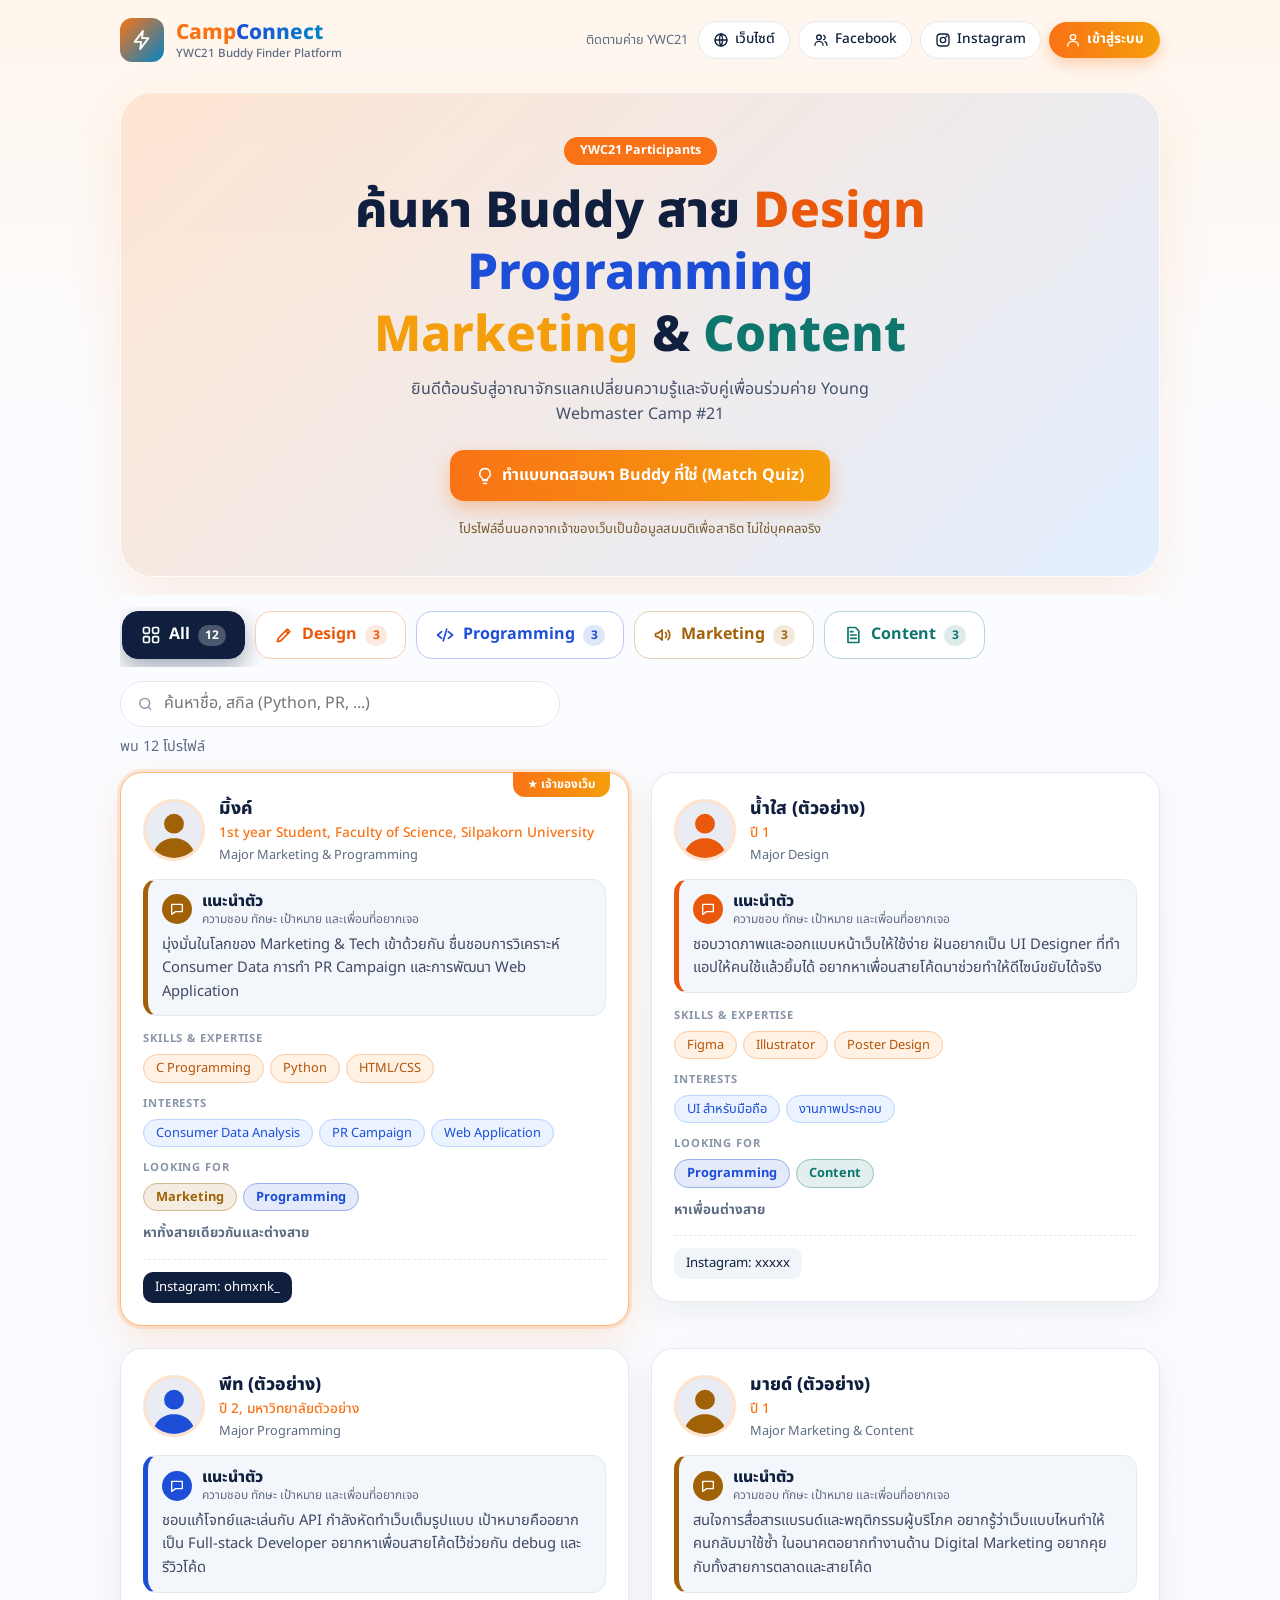
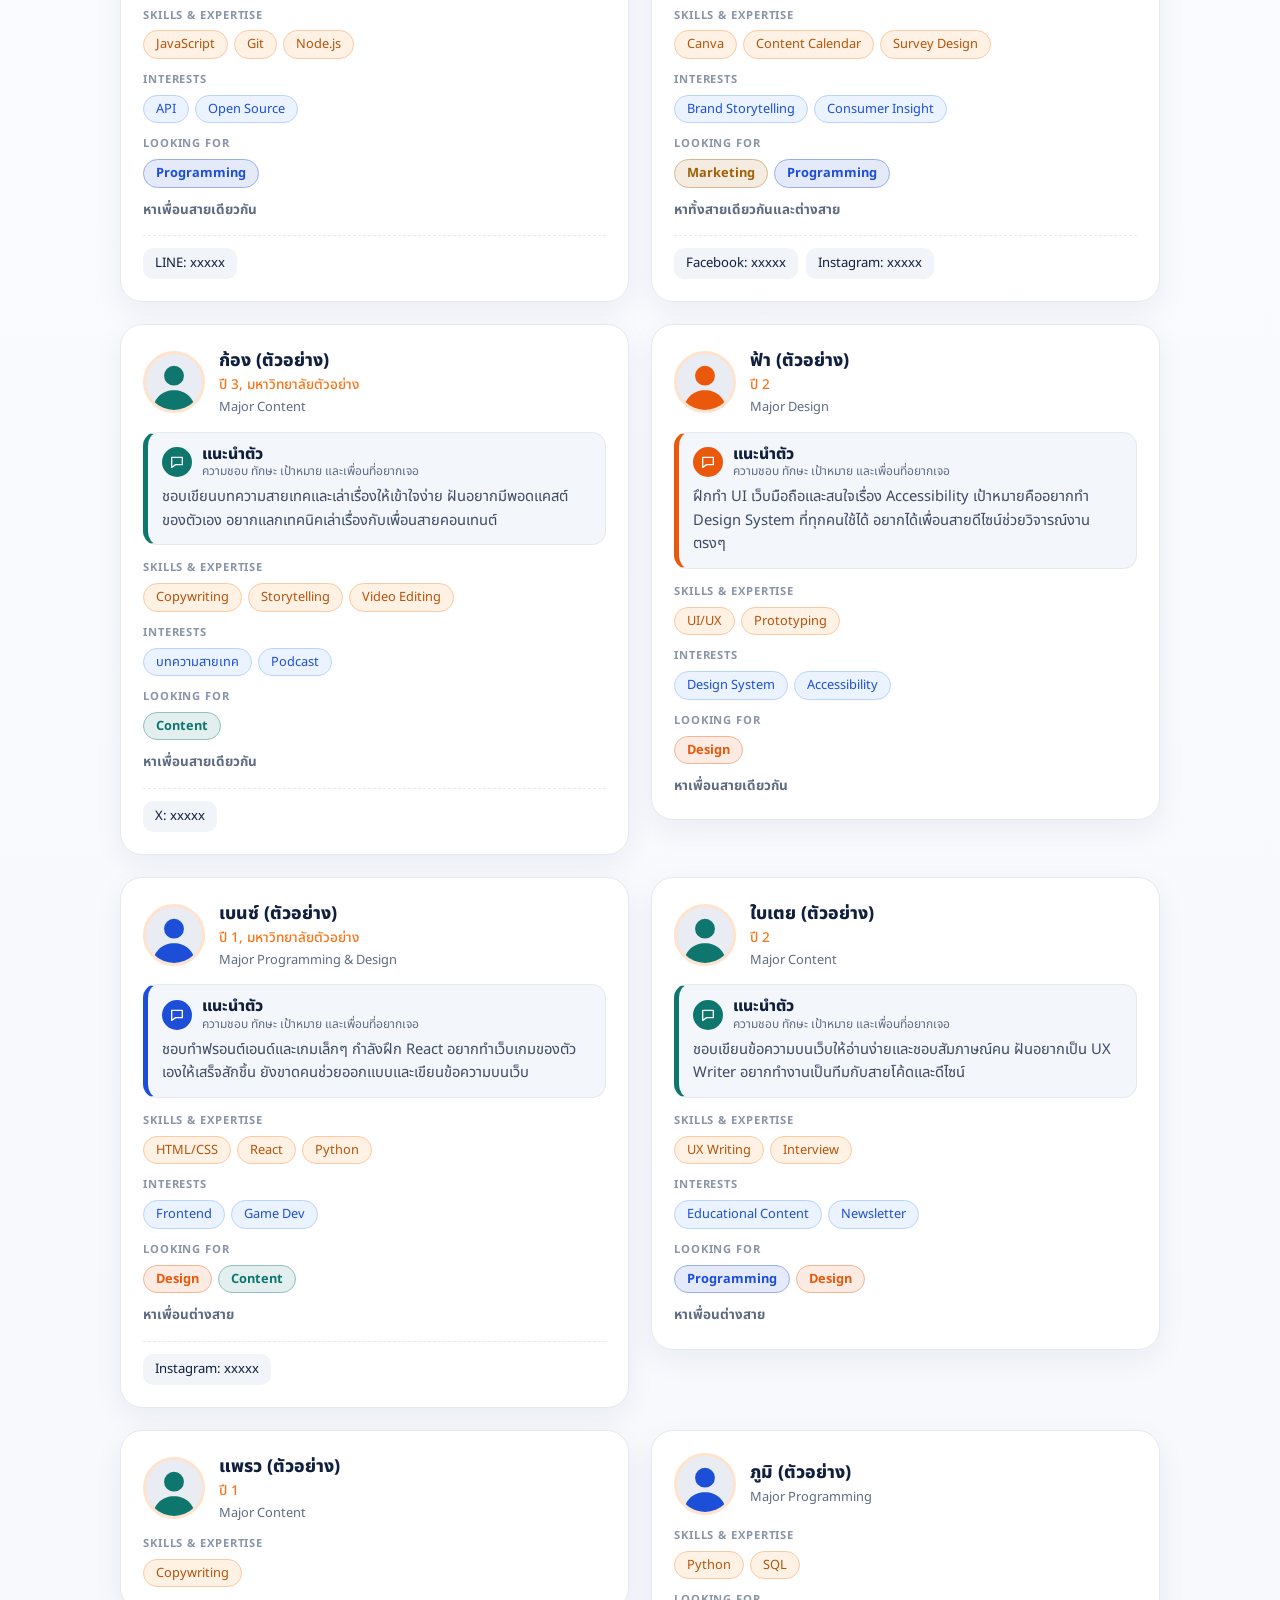
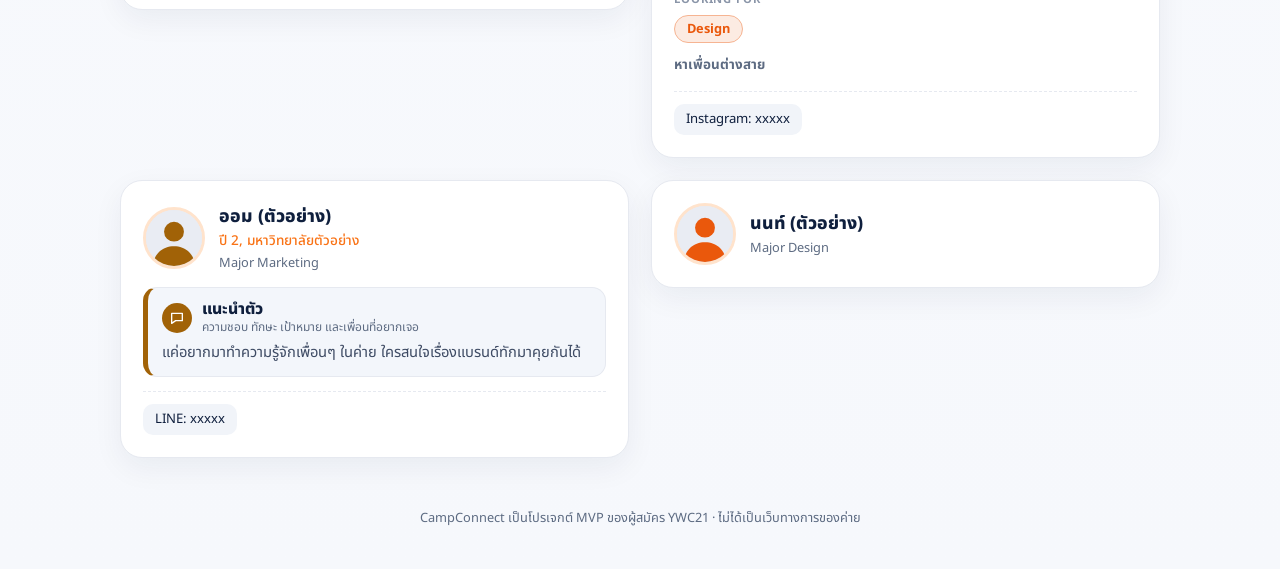
==== index.html @ a97323c1 "Rename index (3).html to index.html" ====
<!DOCTYPE html>
<html lang="th">
<head>
<meta charset="UTF-8">
<meta name="viewport" content="width=device-width, initial-scale=1">
<title>CampConnect | YWC21 Buddy Finder Platform</title>
<link rel="preconnect" href="https://fonts.googleapis.com">
<link rel="preconnect" href="https://fonts.gstatic.com" crossorigin>
<link href="https://fonts.googleapis.com/css2?family=Noto+Sans+Thai:wght@400;500;700;800&display=swap" rel="stylesheet">
<style>
:root{--navy:#0f1f3d;--muted:#5d6b82;--orange:#f97316;--amber:#f59e0b;--blue:#1d4ed8;--sky:#0284c7;--line:#e6e9f0;
  --Design:#ea580c;--Programming:#1d4ed8;--Marketing:#a16207;--Content:#0f766e}
*{box-sizing:border-box}
body{margin:0;font-family:"Noto Sans Thai",system-ui,sans-serif;color:var(--navy);line-height:1.6;
  background:linear-gradient(180deg,#fff6ec 0,#fbfcff 420px,#f6f8fc 100%);min-height:100vh}
.wrap{max-width:1080px;margin:0 auto;padding:0 20px}
.bar{display:flex;align-items:center;justify-content:space-between;gap:14px;padding:16px 20px;flex-wrap:wrap}
.brand{display:flex;align-items:center;gap:12px}
.logo{width:44px;height:44px;border-radius:12px;background:linear-gradient(135deg,var(--orange),var(--sky));display:grid;place-items:center}
.brand b{font-size:1.3rem;font-weight:800;color:var(--orange)}
.brand b span{background:linear-gradient(90deg,var(--blue),var(--sky));-webkit-background-clip:text;background-clip:text;color:transparent}
.brand small{display:block;color:var(--muted);font-size:.72rem;font-weight:500;margin-top:-4px}
.search{display:flex;align-items:center;gap:8px;background:#fff;border:1px solid var(--line);border-radius:999px;padding:8px 16px;width:min(340px,100%)}
.search input{border:0;outline:0;font:inherit;width:100%;background:transparent}
.camp{display:flex;align-items:center;gap:8px;flex-wrap:wrap}
.camp-t{font-size:.8rem;color:var(--muted);margin-right:2px}
.camp a{display:inline-flex;align-items:center;gap:6px;font-size:.85rem;font-weight:500;color:var(--navy);text-decoration:none;background:#fff;border:1px solid var(--line);border-radius:999px;padding:7px 14px;transition:background .15s,color .15s,border-color .15s}
.camp a:hover{background:var(--navy);color:#fff;border-color:var(--navy)}
.login-btn{display:inline-flex;align-items:center;gap:6px;border:0;cursor:pointer;font:inherit;font-size:.85rem;font-weight:700;color:#fff;background:linear-gradient(90deg,var(--orange),var(--amber));border-radius:999px;padding:7px 16px;box-shadow:0 6px 14px rgba(249,115,22,.3)}
#auth{max-width:640px;max-height:90vh;overflow:auto}
.x{position:absolute;top:10px;right:14px;border:0;background:transparent;font-size:1.6rem;cursor:pointer;color:var(--muted);line-height:1}
.demo-note{margin:0 0 10px;font-size:.8rem;background:#fff7e6;border:1px dashed #f4b27a;border-radius:10px;padding:8px 12px;color:#7a5a2c}
.msg{min-height:1.2em;margin:0 0 8px;font-size:.88rem;font-weight:700;color:var(--blue)}
.sub{margin:-6px 0 14px;color:var(--muted);font-size:.9rem}
.auth-form{display:grid;gap:12px}
.auth-grid{grid-template-columns:repeat(2,1fr)}
@media(max-width:560px){.auth-grid{grid-template-columns:1fr}}
.auth-form label{display:flex;flex-direction:column;gap:4px;font-size:.88rem;font-weight:500}
.auth-form input:not([type=checkbox]):not([type=radio]):not([type=file]),.auth-form select,.auth-form textarea{padding:9px 12px;border:1px solid var(--line);border-radius:10px;font:inherit;width:100%}
.auth-form .full{grid-column:1/-1}
.pw{position:relative;display:block}
.pw input{padding-right:64px!important}
.eye{position:absolute;right:6px;top:50%;transform:translateY(-50%);border:0;background:#eef1f8;border-radius:8px;padding:3px 10px;font:inherit;font-size:.78rem;cursor:pointer}
.rowb{display:flex;justify-content:space-between;align-items:center;font-size:.86rem}
.auth-form label.chk{flex-direction:row;align-items:center;gap:6px}
.hint{font-size:.78rem;color:var(--muted);font-weight:400}
.pickrow{display:flex;gap:8px;flex-wrap:wrap;margin-top:4px}
.auth-form .pickrow label{flex-direction:row;align-items:center;gap:6px;border:1.5px solid var(--line);border-radius:999px;padding:5px 12px;cursor:pointer}
.switch{margin:16px 0 0;text-align:center;font-size:.9rem}
.switch a,.rowb a{color:var(--blue);font-weight:700}
.wide{width:100%;justify-content:center;margin-top:4px}
[hidden]{display:none!important}
.steps{display:flex;align-items:center;gap:10px;margin:0 0 14px;font-size:.82rem;color:var(--muted)}
.dot{display:inline-flex;align-items:center;gap:6px;font-weight:500;white-space:nowrap}
.dot b{width:24px;height:24px;border-radius:50%;display:grid;place-items:center;background:#e9ecf3;color:var(--muted);font-size:.8rem}
.dot.on{color:var(--navy);font-weight:700}
.dot.on b{background:var(--orange);color:#fff}
.dot.done b{background:var(--navy);color:#fff}
.barl{flex:1;height:3px;border-radius:3px;background:#e9ecf3}
.btnrow{display:flex;gap:10px}
.btnrow .cta{margin-top:0}
.btnrow .cta:last-child{flex:1;justify-content:center}
.finder{margin:2px 0 4px;width:min(440px,100%)}
@media(max-width:640px){.camp-t{display:none}}
.glass{margin-top:12px;padding:44px 24px 36px;text-align:center;border-radius:32px;border:1px solid rgba(255,255,255,.8);
  background:linear-gradient(135deg,rgba(255,226,204,.85),rgba(222,236,255,.85));backdrop-filter:blur(10px);box-shadow:0 18px 50px rgba(249,115,22,.12)}
.pill-badge{display:inline-block;background:var(--orange);color:#fff;font-size:.78rem;font-weight:700;border-radius:999px;padding:4px 16px}
h1{margin:16px auto 10px;font-size:clamp(1.9rem,5vw,3.1rem);line-height:1.25;font-weight:800;max-width:20ch}
.c-d{color:var(--Design)}.c-p{color:var(--Programming)}.c-m{color:var(--amber)}.c-c{color:var(--Content)}
.glass p{margin:0 auto;color:#44506a;max-width:60ch}
.cta{margin-top:22px;border:0;cursor:pointer;font:inherit;font-weight:700;color:#fff;border-radius:14px;padding:13px 26px;
  background:linear-gradient(90deg,var(--orange),var(--amber));box-shadow:0 8px 20px rgba(249,115,22,.35);display:inline-flex;gap:8px;align-items:center}
.notice{margin-top:18px;font-size:.82rem;color:#7a5a2c}
.tabbar{position:sticky;top:0;z-index:5;margin-top:18px;padding:12px 0;background:linear-gradient(#fbfcff 75%,rgba(251,252,255,0))}
.tabs{display:flex;gap:10px;overflow-x:auto;padding:4px 2px 8px;scrollbar-width:none}
.tabs::-webkit-scrollbar{display:none}
.tab{flex:none;display:flex;align-items:center;gap:8px;padding:10px 18px;border-radius:16px;font:inherit;font-weight:700;cursor:pointer;
  color:var(--tc);background:#fff;border:1.5px solid color-mix(in srgb,var(--tc) 30%,white);transition:transform .15s,box-shadow .15s}
.tab:hover{transform:translateY(-2px);box-shadow:0 8px 18px color-mix(in srgb,var(--tc) 22%,transparent)}
.tab .n{font-size:.75rem;min-width:22px;text-align:center;border-radius:999px;padding:1px 7px;background:color-mix(in srgb,var(--tc) 14%,white)}
.tab[aria-pressed="true"]{color:#fff;background:var(--tc);border-color:var(--tc);box-shadow:0 10px 22px color-mix(in srgb,var(--tc) 35%,transparent)}
.tab[aria-pressed="true"] .n{background:rgba(255,255,255,.25)}
#count{color:var(--muted);font-size:.9rem;margin:8px 0 14px}
.grid{align-items:start;display:grid;grid-template-columns:repeat(2,1fr);gap:22px;padding-bottom:40px}
@media(max-width:760px){.grid{grid-template-columns:1fr}}
.card{position:relative;background:#fff;border:1px solid var(--line);border-radius:22px;padding:22px;box-shadow:0 10px 30px rgba(15,31,61,.06)}
.card.me{border-color:#fdba74;box-shadow:0 0 0 3px rgba(249,115,22,.15),0 14px 36px rgba(249,115,22,.14)}
.spot{position:absolute;top:-1px;right:18px;background:linear-gradient(90deg,var(--orange),var(--amber));color:#fff;font-size:.74rem;font-weight:700;padding:3px 14px;border-radius:0 0 12px 12px}
.head{display:flex;gap:14px;align-items:center}
.avatar{width:62px;height:62px;border-radius:50%;object-fit:cover;border:3px solid #ffe3cc;background:#e9ecf3;flex:none}
.name{margin:0;font-weight:800;font-size:1.1rem}
.role{margin:0;color:var(--orange);font-size:.85rem;font-weight:500}
.major{margin:0;color:var(--muted);font-size:.8rem}
.intro{margin:14px 0;background:#f3f6fb;border:1px solid var(--line);border-left:5px solid var(--tc);border-radius:14px;padding:12px 14px}
.intro-h{display:flex;align-items:center;gap:10px;margin-bottom:6px}
.intro-ic{width:30px;height:30px;border-radius:50%;background:var(--tc);display:grid;place-items:center;flex:none}
.intro-t{font-weight:800;font-size:.98rem;line-height:1.25}
.intro-t small{display:block;font-weight:400;color:var(--muted);font-size:.75rem}
.intro p{margin:0;color:#3d4a63;font-size:.92rem}
.lbl{margin:12px 0 6px;font-size:.7rem;font-weight:700;letter-spacing:.08em;color:#8a95a8}
.tags{display:flex;gap:6px;flex-wrap:wrap}
.tag{font-size:.8rem;border-radius:999px;padding:3px 12px;background:#fff1e4;border:1px solid #fdc9a0;color:#b45309}
.tag.m{background:color-mix(in srgb,var(--tc) 12%,white);border-color:color-mix(in srgb,var(--tc) 45%,white);color:var(--tc);font-weight:700}
.tag.i{background:#eaf3ff;border-color:#b9d5fb;color:var(--blue)}
.look{margin-top:12px;font-size:.84rem;color:var(--muted)}
.contacts{display:flex;gap:8px;flex-wrap:wrap;margin-top:14px;padding-top:12px;border-top:1px dashed var(--line)}
.ct{font-size:.82rem;border-radius:10px;padding:5px 12px;background:#f1f4f9;color:var(--navy);text-decoration:none}
a.ct{background:var(--navy);color:#fff}
.empty{grid-column:1/-1;text-align:center;color:var(--muted);padding:40px 0}
dialog{border:0;border-radius:22px;padding:24px;max-width:440px;width:92vw;box-shadow:0 24px 60px rgba(15,31,61,.3)}
dialog::backdrop{background:rgba(15,31,61,.45)}
dialog h2{margin-top:0}
fieldset{border:0;padding:0;margin:0 0 14px}
legend{font-weight:700;margin-bottom:6px}
fieldset label{display:block;padding:4px 0;cursor:pointer}
.row{display:flex;gap:10px;justify-content:flex-end}
.ghost{background:#eef1f8;color:var(--navy);box-shadow:none;margin:0}
footer{text-align:center;color:var(--muted);font-size:.8rem;padding:10px 0 40px}
:focus-visible{outline:3px solid var(--sky);outline-offset:2px}
</style>
</head>
<body>

<header class="wrap bar">
  <div class="brand">
    <div class="logo"><svg width="22" height="22" viewBox="0 0 24 24" fill="none" stroke="#fff" stroke-width="2" stroke-linejoin="round"><path d="M13 2 4 14h7l-1 8 9-12h-7z"/></svg></div>
    <div><b>Camp<span>Connect</span></b><small>YWC21 Buddy Finder Platform</small></div>
  </div>
  <nav class="camp" aria-label="ช่องทางของค่าย YWC21">
    <span class="camp-t">ติดตามค่าย YWC21</span>
    <a href="https://ywc21.ywc.in.th/" target="_blank" rel="noopener"><svg viewBox="0 0 24 24" width="16" height="16" fill="none" stroke="currentColor" stroke-width="2" stroke-linecap="round" aria-hidden="true"><circle cx="12" cy="12" r="9"/><path d="M3 12h18M12 3c3 3.2 3 14.8 0 18M12 3c-3 3.2-3 14.8 0 18"/></svg>เว็บไซต์</a>
    <a href="https://www.facebook.com/ywcth" target="_blank" rel="noopener"><svg viewBox="0 0 24 24" width="16" height="16" fill="none" stroke="currentColor" stroke-width="2" stroke-linecap="round" aria-hidden="true"><circle cx="9" cy="8" r="3.5"/><path d="M3 20c0-3.5 2.7-6 6-6s6 2.5 6 6M16 5a3.5 3.5 0 0 1 0 6.5M18 14.3c1.9.8 3 2.7 3 5.7"/></svg>Facebook</a>
    <a href="https://www.instagram.com/ywcth" target="_blank" rel="noopener"><svg viewBox="0 0 24 24" width="16" height="16" fill="none" stroke="currentColor" stroke-width="2" stroke-linecap="round" aria-hidden="true"><rect x="3" y="3" width="18" height="18" rx="5"/><circle cx="12" cy="12" r="4"/><circle cx="17.2" cy="6.8" r=".6"/></svg>Instagram</a>
    <button class="login-btn" id="openAuth" type="button"><svg viewBox="0 0 24 24" width="16" height="16" fill="none" stroke="currentColor" stroke-width="2" stroke-linecap="round" aria-hidden="true"><circle cx="12" cy="8" r="4"/><path d="M4 21c0-4.4 3.6-7 8-7s8 2.6 8 7"/></svg>เข้าสู่ระบบ</button>
  </nav>
</header>

<section class="wrap">
  <div class="glass">
    <span class="pill-badge">YWC21 Participants</span>
    <h1>ค้นหา Buddy สาย <span class="c-d">Design</span> <span class="c-p">Programming</span> <span class="c-m">Marketing</span> &amp; <span class="c-c">Content</span></h1>
    <p>ยินดีต้อนรับสู่อาณาจักรแลกเปลี่ยนความรู้และจับคู่เพื่อนร่วมค่าย Young Webmaster Camp #21</p>
    <button class="cta" id="openQuiz"><svg width="18" height="18" viewBox="0 0 24 24" fill="none" stroke="#fff" stroke-width="2" stroke-linecap="round"><path d="M9 18h6M10 22h4M12 2a7 7 0 0 0-4 12.7c.6.5 1 1.2 1 2V17h6v-.3c0-.8.4-1.5 1-2A7 7 0 0 0 12 2z"/></svg>ทำแบบทดสอบหา Buddy ที่ใช่ (Match Quiz)</button>
    <div class="notice">โปรไฟล์อื่นนอกจากเจ้าของเว็บเป็นข้อมูลสมมติเพื่อสาธิต ไม่ใช่บุคคลจริง</div>
  </div>
</section>

<main class="wrap">
  <div class="tabbar"><nav class="tabs" id="tabs" aria-label="เลือกเมเจอร์"></nav></div>
  <label class="search finder">
    <svg width="18" height="18" viewBox="0 0 24 24" fill="none" stroke="#8a95a8" stroke-width="2"><circle cx="11" cy="11" r="7"/><path d="m20 20-3.5-3.5"/></svg>
    <input id="search" type="search" placeholder="ค้นหาชื่อ, สกิล (Python, PR, ...)" aria-label="ค้นหา">
  </label>
  <div id="count" aria-live="polite"></div>
  <div class="grid" id="grid"></div>
</main>
<footer>CampConnect เป็นโปรเจกต์ MVP ของผู้สมัคร YWC21 · ไม่ได้เป็นเว็บทางการของค่าย</footer>

<dialog id="auth" aria-label="เข้าสู่ระบบหรือสร้างบัญชี">
  <button class="x" id="closeAuth" type="button" aria-label="ปิด">&times;</button>
  <p class="demo-note">หน้าตัวอย่าง (Demo): ยังไม่มีระบบสมาชิกจริง ข้อมูลที่กรอกจะไม่ถูกส่งหรือบันทึกที่ไหน กรุณาอย่าใช้อีเมลหรือรหัสผ่านจริง</p>
  <p class="msg" id="authMsg" role="status" aria-live="polite"></p>

  <section id="loginPane">
    <h2>เข้าสู่ระบบ</h2>
    <p class="sub">เข้าสู่ CampConnect เพื่อจัดการโปรไฟล์ของคุณ</p>
    <form class="auth-form" id="loginForm" autocomplete="off">
      <label>อีเมล<input type="email" required placeholder="you@example.com" autocomplete="off"></label>
      <label>รหัสผ่าน
        <span class="pw"><input id="lpw" type="password" required minlength="8" autocomplete="off"><button type="button" class="eye" data-eye="lpw">แสดง</button></span>
      </label>
      <div class="rowb"><label class="chk"><input type="checkbox"> จดจำฉันไว้</label><a href="#" id="forgot">ลืมรหัสผ่าน?</a></div>
      <button class="cta wide">เข้าสู่ระบบ</button>
    </form>
    <p class="switch">ยังไม่มีบัญชีใช่ไหม? <a href="#" data-pane="signupPane">สร้างบัญชีของคุณได้เลย</a></p>
  </section>

  <section id="signupPane" hidden>
    <h2>สร้างบัญชี</h2>
    <div class="steps" aria-label="ขั้นตอนการสมัคร">
      <span class="dot on" id="dot1"><b>1</b>ข้อมูลหลัก</span><span class="barl"></span><span class="dot" id="dot2"><b>2</b>เล่าเพิ่มเติม</span>
    </div>
    <form id="signupForm" novalidate autocomplete="off">
      <div class="auth-form auth-grid" id="step1">
        <p class="sub full">ใช้เวลาไม่ถึงนาที ช่องที่ไม่มี * ไม่บังคับ</p>
        <label>ชื่อเล่นหรือนามแฝง *<input name="nick" required maxlength="30"></label>
        <label>อีเมล *<input name="email" type="email" required autocomplete="off"></label>
        <label>รหัสผ่าน *<span class="pw"><input id="spw" name="pw" type="password" required minlength="8" autocomplete="new-password"><button type="button" class="eye" data-eye="spw">แสดง</button></span></label>
        <label>ยืนยันรหัสผ่าน *<span class="pw"><input id="spw2" name="pw2" type="password" required minlength="8" autocomplete="new-password"><button type="button" class="eye" data-eye="spw2">แสดง</button></span></label>
        <label>ชั้นปี
          <select name="year"><option value="">ไม่ระบุ</option><option>ปี 1</option><option>ปี 2</option><option>ปี 3</option><option>ปี 4 ขึ้นไป</option></select>
        </label>
        <label>สถานศึกษา<input name="school" placeholder="เช่น คณะ / มหาวิทยาลัย (ไม่ระบุได้)"></label>
        <label>เมเจอร์แรกที่สมัครค่าย *
          <select name="major" required><option value="">เลือกเมเจอร์</option><option>Design</option><option>Programming</option><option>Marketing</option><option>Content</option></select>
        </label>
        <label>เมเจอร์ที่สอง <span class="hint">(ไม่บังคับ)</span>
          <select name="major2" id="minorSel"><option value="">ไม่มีเมเจอร์ที่สอง</option><option>Design</option><option>Programming</option><option>Marketing</option><option>Content</option></select>
        </label>
        <label class="full">ทักษะ<input name="skills" placeholder="คั่นด้วยจุลภาค เช่น HTML, Canva"></label>
        <button type="button" class="cta wide full" id="nextStep">ถัดไป</button>
      </div>
      <div class="auth-form auth-grid" id="step2" hidden>
        <p class="sub full">ส่วนนี้ไม่บังคับทั้งหมด จะกรอกแค่บางช่องหรือข้ามไปเลยก็ได้ ช่องที่ไม่กรอกจะถูกซ่อนจากการ์ดของคุณ</p>
        <label class="full">ความสนใจ<input name="interests" placeholder="คั่นด้วยจุลภาค เช่น UX Writing, Data"></label>
        <div class="full">
          <span style="font-size:.88rem;font-weight:500">กำลังมองหาเพื่อนสายไหน <span class="hint">(เลือกได้หลายสาย)</span></span>
          <div class="pickrow">
            <label><input type="checkbox" name="looking" value="Design"> Design</label>
            <label><input type="checkbox" name="looking" value="Programming"> Programming</label>
            <label><input type="checkbox" name="looking" value="Marketing"> Marketing</label>
            <label><input type="checkbox" name="looking" value="Content"> Content</label>
          </div>
          <span class="hint">ถ้าเลือกสายของตัวเอง = หาเพื่อนสายเดียวกัน ถ้าเลือกสายอื่น = หาเพื่อนต่างสาย</span>
        </div>
        <label class="full">แนะนำตัว
          <textarea name="bio" rows="3" maxlength="200" placeholder="เล่าความชอบ ทักษะ เป้าหมายในอนาคต และเพื่อนที่อยากเจอ"></textarea>
        </label>
        <label>ช่องทางติดต่อ
          <select name="ctype"><option>Instagram</option><option>LINE</option><option>Facebook</option><option>X</option><option>อีเมล</option><option>อื่นๆ</option></select>
        </label>
        <label>ชื่อบัญชีหรือข้อมูลติดต่อ<input name="chandle" placeholder="ไม่บังคับ"></label>
        <span class="hint full" style="margin-top:-6px">แนะนำให้ใช้ชื่อบัญชีโซเชียลมากกว่าเบอร์โทร</span>
        <label class="full">รูปโปรไฟล์
          <input type="file" name="photo" accept="image/*"><span class="hint">ตัวอย่างเท่านั้น ยังไม่มีการอัปโหลดรูปจริง</span>
        </label>
        <label class="chk full"><input type="checkbox" name="consent" required> ฉันเข้าใจว่าข้อมูลโปรไฟล์ที่กรอกจะแสดงบนหน้าเว็บให้ทุกคนเห็น *</label>
        <div class="btnrow full"><button type="button" class="cta ghost" id="backStep">ย้อนกลับ</button><button class="cta">สร้างบัญชี</button></div>
      </div>
    </form>
    <p class="switch">มีบัญชีอยู่แล้ว? <a href="#" data-pane="loginPane">เข้าสู่ระบบ</a></p>
  </section>
</dialog>

<dialog id="quiz">
  <form method="dialog" id="quizForm">
    <h2>Match Quiz</h2>
    <fieldset><legend>1. อยากเจอเพื่อนสายไหน</legend>
      <label><input type="radio" name="q1" value="all" checked> ทุกสาย</label>
      <label><input type="radio" name="q1" value="Design"> Design</label>
      <label><input type="radio" name="q1" value="Programming"> Programming</label>
      <label><input type="radio" name="q1" value="Marketing"> Marketing</label>
      <label><input type="radio" name="q1" value="Content"> Content</label>
    </fieldset>
    <fieldset><legend>2. อยากได้เพื่อนแบบไหน</legend>
      <label><input type="radio" name="q2" value="all" checked> แบบไหนก็ได้</label>
      <label><input type="radio" name="q2" value="same"> เพื่อนสายเดียวกัน ไว้แลกเปลี่ยนความรู้</label>
      <label><input type="radio" name="q2" value="other"> เพื่อนต่างสาย ไว้ทำงานด้วยกัน</label>
    </fieldset>
    <div class="row"><button type="button" class="cta ghost" id="closeQuiz">ยกเลิก</button><button class="cta" style="margin-top:0">ดูผลลัพธ์</button></div>
  </form>
</dialog>

<script>
/* ===== 1) ข้อมูลของเจ้าของเว็บ (แก้ได้) ===== */
const ME = {
  name: "มิ้งค์",
  year: "1st year Student",
  institution: "Faculty of Science, Silpakorn University", // ถ้าไม่สะดวกบอก ให้ลบข้อความเป็น ""
  major: "Marketing",
  major2: "Programming",   // เมเจอร์ที่สอง (ถ้าไม่มีให้ลบบรรทัดนี้)
  photo: "images/me.jpg",   // วางรูปของคุณไว้ที่ images/me.jpg
  // แนะนำตัว: เล่าความชอบ ทักษะ เป้าหมายในอนาคต และเพื่อนที่อยากเจอ (1-3 ประโยค)
  bio: "มุ่งมั่นในโลกของ Marketing & Tech เข้าด้วยกัน ชื่นชอบการวิเคราะห์ Consumer Data การทำ PR Campaign และการพัฒนา Web Application",
  skills: ["C Programming", "Python", "HTML/CSS"],           // เพิ่ม-ลดให้ตรงกับที่ทำได้จริง
  interests: ["Consumer Data Analysis", "PR Campaign", "Web Application"],
  lookingFor: ["Marketing", "Programming"],   // เลือกได้หลายเมเจอร์ที่อยากเจอ (ถ้ารวมเมเจอร์ตัวเอง = หาเพื่อนสายเดียวกัน)
  contacts: [
    { label: "Instagram: ohmxnk_", url: "https://instagram.com/ohmxnk_" }
  ],
  isMe: true
};

/* ===== 2) โปรไฟล์ตัวอย่าง (สมมติทั้งหมด ไม่ใช่บุคคลจริง) ===== */
const DEMO = [
  {name:"น้ำใส (ตัวอย่าง)", year:"ปี 1", major:"Design", lookingFor:["Programming","Content"], skills:["Figma","Illustrator","Poster Design"], interests:["UI สำหรับมือถือ","งานภาพประกอบ"], bio:"ชอบวาดภาพและออกแบบหน้าเว็บให้ใช้ง่าย ฝันอยากเป็น UI Designer ที่ทำแอปให้คนใช้แล้วยิ้มได้ อยากหาเพื่อนสายโค้ดมาช่วยทำให้ดีไซน์ขยับได้จริง", contacts:["Instagram: xxxxx"]},
  {name:"พีท (ตัวอย่าง)", year:"ปี 2", institution:"มหาวิทยาลัยตัวอย่าง", major:"Programming", lookingFor:["Programming"], skills:["JavaScript","Git","Node.js"], interests:["API","Open Source"], bio:"ชอบแก้โจทย์และเล่นกับ API กำลังหัดทำเว็บเต็มรูปแบบ เป้าหมายคืออยากเป็น Full-stack Developer อยากหาเพื่อนสายโค้ดไว้ช่วยกัน debug และรีวิวโค้ด", contacts:["LINE: xxxxx"]},
  {name:"มายด์ (ตัวอย่าง)", year:"ปี 1", major:"Marketing", major2:"Content", lookingFor:["Marketing","Programming"], skills:["Canva","Content Calendar","Survey Design"], interests:["Brand Storytelling","Consumer Insight"], bio:"สนใจการสื่อสารแบรนด์และพฤติกรรมผู้บริโภค อยากรู้ว่าเว็บแบบไหนทำให้คนกลับมาใช้ซ้ำ ในอนาคตอยากทำงานด้าน Digital Marketing อยากคุยกับทั้งสายการตลาดและสายโค้ด", contacts:["Facebook: xxxxx","Instagram: xxxxx"]},
  {name:"ก้อง (ตัวอย่าง)", year:"ปี 3", institution:"มหาวิทยาลัยตัวอย่าง", major:"Content", lookingFor:["Content"], skills:["Copywriting","Storytelling","Video Editing"], interests:["บทความสายเทค","Podcast"], bio:"ชอบเขียนบทความสายเทคและเล่าเรื่องให้เข้าใจง่าย ฝันอยากมีพอดแคสต์ของตัวเอง อยากแลกเทคนิคเล่าเรื่องกับเพื่อนสายคอนเทนต์", contacts:["X: xxxxx"]},
  {name:"ฟ้า (ตัวอย่าง)", year:"ปี 2", major:"Design", lookingFor:["Design"], skills:["UI/UX","Prototyping"], interests:["Design System","Accessibility"], bio:"ฝึกทำ UI เว็บมือถือและสนใจเรื่อง Accessibility เป้าหมายคืออยากทำ Design System ที่ทุกคนใช้ได้ อยากได้เพื่อนสายดีไซน์ช่วยวิจารณ์งานตรงๆ", contacts:[]},
  {name:"เบนซ์ (ตัวอย่าง)", year:"ปี 1", institution:"มหาวิทยาลัยตัวอย่าง", major:"Programming", major2:"Design", lookingFor:["Design","Content"], skills:["HTML/CSS","React","Python"], interests:["Frontend","Game Dev"], bio:"ชอบทำฟรอนต์เอนด์และเกมเล็กๆ กำลังฝึก React อยากทำเว็บเกมของตัวเองให้เสร็จสักชิ้น ยังขาดคนช่วยออกแบบและเขียนข้อความบนเว็บ", contacts:["Instagram: xxxxx"]},
  {name:"ใบเตย (ตัวอย่าง)", year:"ปี 2", major:"Content", lookingFor:["Programming","Design"], skills:["UX Writing","Interview"], interests:["Educational Content","Newsletter"], bio:"ชอบเขียนข้อความบนเว็บให้อ่านง่ายและชอบสัมภาษณ์คน ฝันอยากเป็น UX Writer อยากทำงานเป็นทีมกับสายโค้ดและดีไซน์", contacts:[]},
  // ตัวอย่างโปรไฟล์ที่กรอกข้อมูลน้อย: ช่องที่ไม่บังคับถูกเว้นว่าง การ์ดจะซ่อนส่วนนั้นเอง
  {name:"แพรว (ตัวอย่าง)", year:"ปี 1", major:"Content", skills:["Copywriting"]},
  {name:"ภูมิ (ตัวอย่าง)", major:"Programming", skills:["Python","SQL"], lookingFor:["Design"], contacts:["Instagram: xxxxx"]},
  {name:"ออม (ตัวอย่าง)", year:"ปี 2", institution:"มหาวิทยาลัยตัวอย่าง", major:"Marketing", bio:"แค่อยากมาทำความรู้จักเพื่อนๆ ในค่าย ใครสนใจเรื่องแบรนด์ทักมาคุยกันได้", contacts:["LINE: xxxxx"]},
  {name:"นนท์ (ตัวอย่าง)", major:"Design"}
];

/* ===== 3) ตัวแปรและค่าคงที่ ===== */
const MAJORS = ["Design","Programming","Marketing","Content"];
const LOOK_TEXT = {same:"หาเพื่อนสายเดียวกัน", other:"หาเพื่อนต่างสาย", both:"หาทั้งสายเดียวกันและต่างสาย"};
const COLORS = {Design:"#ea580c",Programming:"#1d4ed8",Marketing:"#a16207",Content:"#0f766e"};
const state = {major:"all", look:"all", q:""};

/* ===== 4) ฟังก์ชันช่วย ===== */
// สรุปว่าโปรไฟล์นี้หาเพื่อนแบบไหน จากรายการเมเจอร์ที่เลือกไว้ใน lookingFor
function lookType(p){
  if (!p.lookingFor || !p.lookingFor.length) return null;   // ไม่ได้กรอกช่องนี้
  const same = p.lookingFor.includes(p.major);
  const other = p.lookingFor.some(m => m !== p.major);
  return same && other ? "both" : same ? "same" : "other";
}

// กัน XSS: แปลงข้อความให้ปลอดภัยก่อนใส่ใน HTML
function esc(s){ const d = document.createElement("div"); d.textContent = s ?? ""; return d.innerHTML; }

// อวาตาร์ไม่มีหน้า สีตามเมเจอร์ (SVG ที่วาดเอง ไม่มีลิขสิทธิ์)
function avatarFor(major){
  const c = COLORS[major] || "#94a3b8";
  const svg = `<svg xmlns="http://www.w3.org/2000/svg" viewBox="0 0 62 62"><rect width="62" height="62" fill="#e9ecf3"/><circle cx="31" cy="24" r="11" fill="${c}"/><path d="M8 62c0-13 10-22 23-22s23 9 23 22z" fill="${c}"/></svg>`;
  return "data:image/svg+xml," + encodeURIComponent(svg);
}

// ตัวกรอง: คืนค่า true ถ้าโปรไฟล์ผ่านทุกเงื่อนไข
function matches(p){
  if (MAJORS.includes(state.major) && p.major !== state.major) return false;
  if (state.look !== "all" && lookType(p) !== state.look && lookType(p) !== "both") return false;
  const q = state.q.trim().toLowerCase();
  if (q) {
    const text = [p.name, ...(p.skills || []), ...(p.interests || [])].join(" ").toLowerCase();
    if (!text.includes(q)) return false;
  }
  return true;
}

/* ===== 5) สร้างการ์ดและแสดงผล ===== */
function contactHTML(c){
  if (typeof c === "string") return `<span class="ct">${esc(c)}</span>`; // ข้อมูลตัวอย่าง: ข้อความธรรมดา ไม่เป็นลิงก์
  return `<a class="ct" target="_blank" rel="noopener" href="${esc(c.url)}">${esc(c.label)}</a>`;
}

function cardHTML(p){
  // ช่องที่ไม่บังคับ: ถ้าไม่ได้กรอก จะไม่แสดงส่วนนั้นบนการ์ด
  const roleLine = [p.year, p.institution].filter(Boolean).join(", ");
  const majorLine = p.major2 ? `Major ${p.major} & ${p.major2}` : `Major ${p.major}`;
  const tags = (arr, cls) => arr.map(t => `<span class="tag ${cls}">${esc(t)}</span>`).join("");
  const role = roleLine ? `<p class="role">${esc(roleLine)}</p>` : "";
  const intro = p.bio ? `<section class="intro" style="--tc:${COLORS[p.major]}" aria-label="แนะนำตัว">
      <div class="intro-h">
        <span class="intro-ic"><svg viewBox="0 0 24 24" width="16" height="16" fill="none" stroke="#fff" stroke-width="2" stroke-linejoin="round" stroke-linecap="round" aria-hidden="true"><path d="M4 5h16v11H10l-6 4z"/></svg></span>
        <div class="intro-t">แนะนำตัว<small>ความชอบ ทักษะ เป้าหมาย และเพื่อนที่อยากเจอ</small></div>
      </div>
      <p>${esc(p.bio)}</p>
    </section>` : "";
  const skills = p.skills && p.skills.length
    ? `<div class="lbl">SKILLS &amp; EXPERTISE</div><div class="tags">${tags(p.skills, "")}</div>` : "";
  const interests = p.interests && p.interests.length
    ? `<div class="lbl">INTERESTS</div><div class="tags">${tags(p.interests, "i")}</div>` : "";
  const looking = p.lookingFor && p.lookingFor.length
    ? `<div class="lbl">LOOKING FOR</div>
    <div class="tags">${p.lookingFor.map(m => `<span class="tag m" style="--tc:${COLORS[m]}">${esc(m)}</span>`).join("")}</div>
    <div class="look"><b>${LOOK_TEXT[lookType(p)]}</b></div>` : "";
  const contacts = p.contacts && p.contacts.length
    ? `<div class="contacts">${p.contacts.map(contactHTML).join("")}</div>` : "";
  return `<article class="card ${p.isMe ? "me" : ""}">
    ${p.isMe ? '<span class="spot">★ เจ้าของเว็บ</span>' : ""}
    <div class="head">
      <img class="avatar" src="${esc(p.photo || avatarFor(p.major))}" alt="" onerror="this.onerror=null;this.src='${avatarFor(p.major)}'">
      <div><p class="name">${esc(p.name)}</p>${role}<p class="major">${esc(majorLine)}</p></div>
    </div>
    ${intro}
    ${skills}
    ${interests}
    ${looking}
    ${contacts}
  </article>`;
}

function render(){
  const list = [ME, ...DEMO].filter(matches);
  const note = state.look !== "all" ? ` · ตัวกรองจากแบบทดสอบ: ${LOOK_TEXT[state.look]} (กดแท็บเพื่อล้าง)` : "";
  document.getElementById("count").textContent = `พบ ${list.length} โปรไฟล์` + note;
  document.getElementById("grid").innerHTML = list.length
    ? list.map(cardHTML).join("")
    : '<p class="empty">ไม่พบโปรไฟล์ที่ตรงกับตัวกรอง ลองเปลี่ยนเมเจอร์หรือคำค้นหา</p>';
}

// ไอคอนของแต่ละแท็บ (SVG เส้นที่วาดเอง) และสีประจำเมเจอร์
const TABS = [
  {v:"all", label:"All", color:"#0f1f3d", icon:'<rect x="3" y="3" width="7" height="7" rx="1.5"/><rect x="14" y="3" width="7" height="7" rx="1.5"/><rect x="3" y="14" width="7" height="7" rx="1.5"/><rect x="14" y="14" width="7" height="7" rx="1.5"/>'},
  {v:"Design", label:"Design", color:COLORS.Design, icon:'<path d="M4 20l1-4L16 5l3 3L8 19z"/><path d="M14 7l3 3"/>'},
  {v:"Programming", label:"Programming", color:COLORS.Programming, icon:'<path d="M8 8l-5 4 5 4M16 8l5 4-5 4M14 5l-4 14"/>'},
  {v:"Marketing", label:"Marketing", color:COLORS.Marketing, icon:'<path d="M3 11v2a1 1 0 0 0 1 1h2l5 4V6L6 10H4a1 1 0 0 0-1 1z"/><path d="M15 9a4 4 0 0 1 0 6M18 6.5a8 8 0 0 1 0 11"/>'},
  {v:"Content", label:"Content", color:COLORS.Content, icon:'<path d="M6 3h9l4 4v14H6z"/><path d="M9 8h3M9 12h7M9 16h7"/>'}
];

// วาดแท็บเมเจอร์ พร้อมตัวเลขจำนวนโปรไฟล์ของแต่ละสาย
function renderTabs(){
  const all = [ME, ...DEMO];
  document.getElementById("tabs").innerHTML = TABS.map(t => {
    const n = t.v === "all" ? all.length : all.filter(p => p.major === t.v).length;
    return `<button class="tab" style="--tc:${t.color}" data-v="${t.v}" aria-pressed="${state.major === t.v}">
      <svg viewBox="0 0 24 24" width="20" height="20" fill="none" stroke="currentColor" stroke-width="2" stroke-linecap="round" stroke-linejoin="round" aria-hidden="true">${t.icon}</svg>
      <span>${t.label}</span><span class="n">${n}</span></button>`;
  }).join("");
}

/* ===== 6) อีเวนต์ ===== */
document.getElementById("tabs").addEventListener("click", e => {
  const b = e.target.closest(".tab");
  if (!b) return;
  state.major = b.dataset.v;
  state.look = "all"; // กดแท็บ = ล้างตัวกรองที่มาจากแบบทดสอบ
  renderTabs(); render();
});
document.getElementById("search").addEventListener("input", e => { state.q = e.target.value; render(); });

const quiz = document.getElementById("quiz");
document.getElementById("openQuiz").addEventListener("click", () => quiz.showModal());
document.getElementById("closeQuiz").addEventListener("click", () => quiz.close());
document.getElementById("quizForm").addEventListener("submit", () => {
  const f = new FormData(document.getElementById("quizForm"));
  state.major = f.get("q1");
  state.look = f.get("q2");
  renderTabs(); render();
  document.getElementById("count").scrollIntoView({behavior:"smooth"});
});

/* ===== 7) หน้า Login / สร้างบัญชี (เดโมเท่านั้น: ไม่ส่งและไม่บันทึกข้อมูลใดๆ) ===== */
const auth = document.getElementById("auth");

// เปิด true = กด "ถัดไป" ข้ามขั้นที่ 1 ได้เลยโดยไม่ต้องกรอก (ไว้โชว์เดโม)
// ปิด false = กลับไปตรวจช่องบังคับตามปกติ
const DEMO_SKIP_VALIDATION = true;

function demoMsg(t){ document.getElementById("authMsg").textContent = t; }
function showPane(id){
  ["loginPane","signupPane"].forEach(x => { document.getElementById(x).hidden = (x !== id); });
  auth.querySelectorAll("[data-eye]").forEach(b => { document.getElementById(b.dataset.eye).type = "password"; b.textContent = "แสดง"; });
  showStep(1);
}
document.getElementById("openAuth").addEventListener("click", () => { showPane("loginPane"); auth.showModal(); });
document.getElementById("closeAuth").addEventListener("click", () => auth.close());
auth.addEventListener("click", e => {
  const a = e.target.closest("[data-pane]");
  if (a) { e.preventDefault(); showPane(a.dataset.pane); }
  const eye = e.target.closest("[data-eye]");
  if (eye) {  // ปุ่มแสดง/ซ่อนรหัสผ่าน
    const input = document.getElementById(eye.dataset.eye);
    const show = input.type === "password";
    input.type = show ? "text" : "password";
    eye.textContent = show ? "ซ่อน" : "แสดง";
  }
});
document.getElementById("forgot").addEventListener("click", e => {
  e.preventDefault();
  demoMsg("นี่คือหน้าตัวอย่าง ยังไม่มีระบบรีเซ็ตรหัสผ่านจริง");
});
document.getElementById("loginForm").addEventListener("submit", e => {
  e.preventDefault();
  e.target.reset();
  demoMsg("นี่คือหน้าตัวอย่าง ยังไม่ได้เข้าสู่ระบบจริง และไม่มีข้อมูลถูกส่งหรือบันทึก");
});
// สมัครบัญชี 2 ขั้นตอน: ขั้นที่ 1 ข้อมูลหลัก / ขั้นที่ 2 ข้อมูลเพิ่มเติม (ไม่บังคับ)
const signupForm = document.getElementById("signupForm");
let signupStep = 1;
function showStep(n){
  signupStep = n;
  document.getElementById("step1").hidden = n !== 1;
  document.getElementById("step2").hidden = n !== 2;
  document.getElementById("dot1").className = "dot " + (n === 1 ? "on" : "done");
  document.getElementById("dot2").className = "dot " + (n === 2 ? "on" : "");
  demoMsg("");
  auth.scrollTop = 0;
}
function step1Valid(){
  if (DEMO_SKIP_VALIDATION) return true;   // โหมดเดโม: ข้ามการตรวจ
  for (const el of document.querySelectorAll("#step1 input, #step1 select")) {
    if (!el.reportValidity()) return false;   // เบราว์เซอร์แสดงข้อความเตือนที่ช่องแรกที่ยังไม่ผ่าน
  }
  const f = new FormData(signupForm);
  if (f.get("pw") !== f.get("pw2")) { demoMsg("รหัสผ่านทั้งสองช่องไม่ตรงกัน"); return false; }
  return true;
}
document.getElementById("backStep").addEventListener("click", () => showStep(1));
// ปุ่ม "ถัดไป": คลิกแล้วไปขั้นที่ 2 โดยตรง (ไม่พึ่งการ submit ฟอร์ม)
document.getElementById("nextStep").addEventListener("click", () => { if (step1Valid()) showStep(2); });
// เมเจอร์ที่สองต้องไม่ซ้ำกับเมเจอร์แรก: ปิดตัวเลือกที่ซ้ำให้อัตโนมัติ
const majorSel = signupForm.elements.major, minorSel = document.getElementById("minorSel");
majorSel.addEventListener("change", () => {
  [...minorSel.options].forEach(o => { o.disabled = o.value !== "" && o.text === majorSel.value; });
  if (minorSel.selectedOptions[0].disabled) minorSel.value = "";
});
signupForm.addEventListener("submit", e => {
  e.preventDefault();   // ฟอร์มนี้ไม่ส่งข้อมูลไปไหน
  if (signupStep === 1) { if (step1Valid()) showStep(2); return; }
  if (!DEMO_SKIP_VALIDATION && !signupForm.elements.consent.reportValidity()) return;
  signupForm.reset();
  showPane("signupPane");   // รีเซ็ตกลับไปขั้นที่ 1
  demoMsg("นี่คือหน้าตัวอย่าง ยังไม่ได้สร้างบัญชีจริง และไม่มีข้อมูลถูกส่งหรือบันทึก");
});

renderTabs();
render();
</script>
</body>
</html>
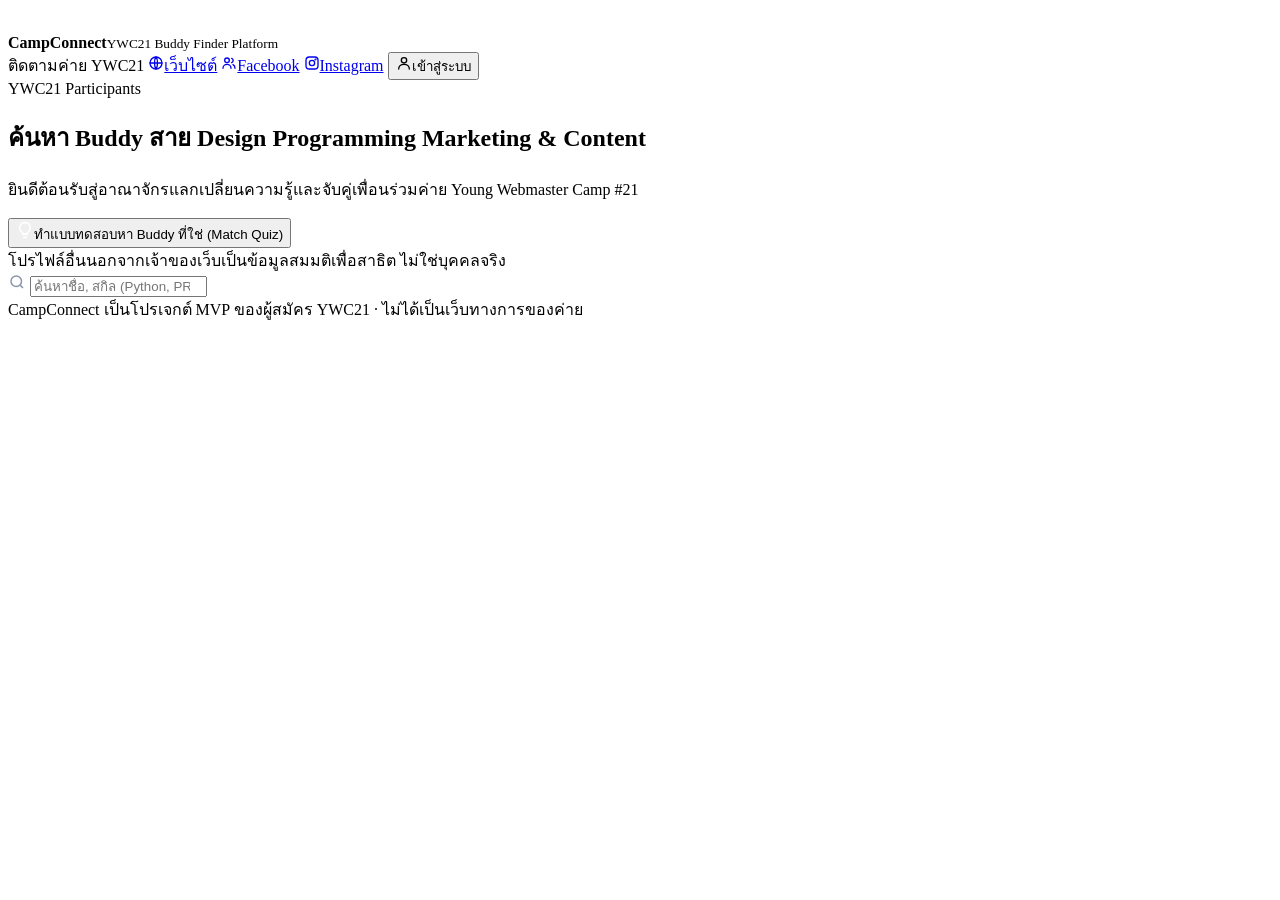
==== commit 9485e502: "Add initial HTML structure and CSS styles for CampConnect platform" ====
--- a/index.html
+++ b/index.html
@@ -1,4 +1,5 @@
 <!DOCTYPE html>
+<!-- CampConnect | index.html: ฝั่งโครงสร้างหน้าเว็บ (HTML) เท่านั้น สไตล์อยู่ใน css/ และตรรกะอยู่ใน js/ -->
 <html lang="th">
 <head>
 <meta charset="UTF-8">
@@ -7,117 +8,7 @@
 <link rel="preconnect" href="https://fonts.googleapis.com">
 <link rel="preconnect" href="https://fonts.gstatic.com" crossorigin>
 <link href="https://fonts.googleapis.com/css2?family=Noto+Sans+Thai:wght@400;500;700;800&display=swap" rel="stylesheet">
-<style>
-:root{--navy:#0f1f3d;--muted:#5d6b82;--orange:#f97316;--amber:#f59e0b;--blue:#1d4ed8;--sky:#0284c7;--line:#e6e9f0;
-  --Design:#ea580c;--Programming:#1d4ed8;--Marketing:#a16207;--Content:#0f766e}
-*{box-sizing:border-box}
-body{margin:0;font-family:"Noto Sans Thai",system-ui,sans-serif;color:var(--navy);line-height:1.6;
-  background:linear-gradient(180deg,#fff6ec 0,#fbfcff 420px,#f6f8fc 100%);min-height:100vh}
-.wrap{max-width:1080px;margin:0 auto;padding:0 20px}
-.bar{display:flex;align-items:center;justify-content:space-between;gap:14px;padding:16px 20px;flex-wrap:wrap}
-.brand{display:flex;align-items:center;gap:12px}
-.logo{width:44px;height:44px;border-radius:12px;background:linear-gradient(135deg,var(--orange),var(--sky));display:grid;place-items:center}
-.brand b{font-size:1.3rem;font-weight:800;color:var(--orange)}
-.brand b span{background:linear-gradient(90deg,var(--blue),var(--sky));-webkit-background-clip:text;background-clip:text;color:transparent}
-.brand small{display:block;color:var(--muted);font-size:.72rem;font-weight:500;margin-top:-4px}
-.search{display:flex;align-items:center;gap:8px;background:#fff;border:1px solid var(--line);border-radius:999px;padding:8px 16px;width:min(340px,100%)}
-.search input{border:0;outline:0;font:inherit;width:100%;background:transparent}
-.camp{display:flex;align-items:center;gap:8px;flex-wrap:wrap}
-.camp-t{font-size:.8rem;color:var(--muted);margin-right:2px}
-.camp a{display:inline-flex;align-items:center;gap:6px;font-size:.85rem;font-weight:500;color:var(--navy);text-decoration:none;background:#fff;border:1px solid var(--line);border-radius:999px;padding:7px 14px;transition:background .15s,color .15s,border-color .15s}
-.camp a:hover{background:var(--navy);color:#fff;border-color:var(--navy)}
-.login-btn{display:inline-flex;align-items:center;gap:6px;border:0;cursor:pointer;font:inherit;font-size:.85rem;font-weight:700;color:#fff;background:linear-gradient(90deg,var(--orange),var(--amber));border-radius:999px;padding:7px 16px;box-shadow:0 6px 14px rgba(249,115,22,.3)}
-#auth{max-width:640px;max-height:90vh;overflow:auto}
-.x{position:absolute;top:10px;right:14px;border:0;background:transparent;font-size:1.6rem;cursor:pointer;color:var(--muted);line-height:1}
-.demo-note{margin:0 0 10px;font-size:.8rem;background:#fff7e6;border:1px dashed #f4b27a;border-radius:10px;padding:8px 12px;color:#7a5a2c}
-.msg{min-height:1.2em;margin:0 0 8px;font-size:.88rem;font-weight:700;color:var(--blue)}
-.sub{margin:-6px 0 14px;color:var(--muted);font-size:.9rem}
-.auth-form{display:grid;gap:12px}
-.auth-grid{grid-template-columns:repeat(2,1fr)}
-@media(max-width:560px){.auth-grid{grid-template-columns:1fr}}
-.auth-form label{display:flex;flex-direction:column;gap:4px;font-size:.88rem;font-weight:500}
-.auth-form input:not([type=checkbox]):not([type=radio]):not([type=file]),.auth-form select,.auth-form textarea{padding:9px 12px;border:1px solid var(--line);border-radius:10px;font:inherit;width:100%}
-.auth-form .full{grid-column:1/-1}
-.pw{position:relative;display:block}
-.pw input{padding-right:64px!important}
-.eye{position:absolute;right:6px;top:50%;transform:translateY(-50%);border:0;background:#eef1f8;border-radius:8px;padding:3px 10px;font:inherit;font-size:.78rem;cursor:pointer}
-.rowb{display:flex;justify-content:space-between;align-items:center;font-size:.86rem}
-.auth-form label.chk{flex-direction:row;align-items:center;gap:6px}
-.hint{font-size:.78rem;color:var(--muted);font-weight:400}
-.pickrow{display:flex;gap:8px;flex-wrap:wrap;margin-top:4px}
-.auth-form .pickrow label{flex-direction:row;align-items:center;gap:6px;border:1.5px solid var(--line);border-radius:999px;padding:5px 12px;cursor:pointer}
-.switch{margin:16px 0 0;text-align:center;font-size:.9rem}
-.switch a,.rowb a{color:var(--blue);font-weight:700}
-.wide{width:100%;justify-content:center;margin-top:4px}
-[hidden]{display:none!important}
-.steps{display:flex;align-items:center;gap:10px;margin:0 0 14px;font-size:.82rem;color:var(--muted)}
-.dot{display:inline-flex;align-items:center;gap:6px;font-weight:500;white-space:nowrap}
-.dot b{width:24px;height:24px;border-radius:50%;display:grid;place-items:center;background:#e9ecf3;color:var(--muted);font-size:.8rem}
-.dot.on{color:var(--navy);font-weight:700}
-.dot.on b{background:var(--orange);color:#fff}
-.dot.done b{background:var(--navy);color:#fff}
-.barl{flex:1;height:3px;border-radius:3px;background:#e9ecf3}
-.btnrow{display:flex;gap:10px}
-.btnrow .cta{margin-top:0}
-.btnrow .cta:last-child{flex:1;justify-content:center}
-.finder{margin:2px 0 4px;width:min(440px,100%)}
-@media(max-width:640px){.camp-t{display:none}}
-.glass{margin-top:12px;padding:44px 24px 36px;text-align:center;border-radius:32px;border:1px solid rgba(255,255,255,.8);
-  background:linear-gradient(135deg,rgba(255,226,204,.85),rgba(222,236,255,.85));backdrop-filter:blur(10px);box-shadow:0 18px 50px rgba(249,115,22,.12)}
-.pill-badge{display:inline-block;background:var(--orange);color:#fff;font-size:.78rem;font-weight:700;border-radius:999px;padding:4px 16px}
-h1{margin:16px auto 10px;font-size:clamp(1.9rem,5vw,3.1rem);line-height:1.25;font-weight:800;max-width:20ch}
-.c-d{color:var(--Design)}.c-p{color:var(--Programming)}.c-m{color:var(--amber)}.c-c{color:var(--Content)}
-.glass p{margin:0 auto;color:#44506a;max-width:60ch}
-.cta{margin-top:22px;border:0;cursor:pointer;font:inherit;font-weight:700;color:#fff;border-radius:14px;padding:13px 26px;
-  background:linear-gradient(90deg,var(--orange),var(--amber));box-shadow:0 8px 20px rgba(249,115,22,.35);display:inline-flex;gap:8px;align-items:center}
-.notice{margin-top:18px;font-size:.82rem;color:#7a5a2c}
-.tabbar{position:sticky;top:0;z-index:5;margin-top:18px;padding:12px 0;background:linear-gradient(#fbfcff 75%,rgba(251,252,255,0))}
-.tabs{display:flex;gap:10px;overflow-x:auto;padding:4px 2px 8px;scrollbar-width:none}
-.tabs::-webkit-scrollbar{display:none}
-.tab{flex:none;display:flex;align-items:center;gap:8px;padding:10px 18px;border-radius:16px;font:inherit;font-weight:700;cursor:pointer;
-  color:var(--tc);background:#fff;border:1.5px solid color-mix(in srgb,var(--tc) 30%,white);transition:transform .15s,box-shadow .15s}
-.tab:hover{transform:translateY(-2px);box-shadow:0 8px 18px color-mix(in srgb,var(--tc) 22%,transparent)}
-.tab .n{font-size:.75rem;min-width:22px;text-align:center;border-radius:999px;padding:1px 7px;background:color-mix(in srgb,var(--tc) 14%,white)}
-.tab[aria-pressed="true"]{color:#fff;background:var(--tc);border-color:var(--tc);box-shadow:0 10px 22px color-mix(in srgb,var(--tc) 35%,transparent)}
-.tab[aria-pressed="true"] .n{background:rgba(255,255,255,.25)}
-#count{color:var(--muted);font-size:.9rem;margin:8px 0 14px}
-.grid{align-items:start;display:grid;grid-template-columns:repeat(2,1fr);gap:22px;padding-bottom:40px}
-@media(max-width:760px){.grid{grid-template-columns:1fr}}
-.card{position:relative;background:#fff;border:1px solid var(--line);border-radius:22px;padding:22px;box-shadow:0 10px 30px rgba(15,31,61,.06)}
-.card.me{border-color:#fdba74;box-shadow:0 0 0 3px rgba(249,115,22,.15),0 14px 36px rgba(249,115,22,.14)}
-.spot{position:absolute;top:-1px;right:18px;background:linear-gradient(90deg,var(--orange),var(--amber));color:#fff;font-size:.74rem;font-weight:700;padding:3px 14px;border-radius:0 0 12px 12px}
-.head{display:flex;gap:14px;align-items:center}
-.avatar{width:62px;height:62px;border-radius:50%;object-fit:cover;border:3px solid #ffe3cc;background:#e9ecf3;flex:none}
-.name{margin:0;font-weight:800;font-size:1.1rem}
-.role{margin:0;color:var(--orange);font-size:.85rem;font-weight:500}
-.major{margin:0;color:var(--muted);font-size:.8rem}
-.intro{margin:14px 0;background:#f3f6fb;border:1px solid var(--line);border-left:5px solid var(--tc);border-radius:14px;padding:12px 14px}
-.intro-h{display:flex;align-items:center;gap:10px;margin-bottom:6px}
-.intro-ic{width:30px;height:30px;border-radius:50%;background:var(--tc);display:grid;place-items:center;flex:none}
-.intro-t{font-weight:800;font-size:.98rem;line-height:1.25}
-.intro-t small{display:block;font-weight:400;color:var(--muted);font-size:.75rem}
-.intro p{margin:0;color:#3d4a63;font-size:.92rem}
-.lbl{margin:12px 0 6px;font-size:.7rem;font-weight:700;letter-spacing:.08em;color:#8a95a8}
-.tags{display:flex;gap:6px;flex-wrap:wrap}
-.tag{font-size:.8rem;border-radius:999px;padding:3px 12px;background:#fff1e4;border:1px solid #fdc9a0;color:#b45309}
-.tag.m{background:color-mix(in srgb,var(--tc) 12%,white);border-color:color-mix(in srgb,var(--tc) 45%,white);color:var(--tc);font-weight:700}
-.tag.i{background:#eaf3ff;border-color:#b9d5fb;color:var(--blue)}
-.look{margin-top:12px;font-size:.84rem;color:var(--muted)}
-.contacts{display:flex;gap:8px;flex-wrap:wrap;margin-top:14px;padding-top:12px;border-top:1px dashed var(--line)}
-.ct{font-size:.82rem;border-radius:10px;padding:5px 12px;background:#f1f4f9;color:var(--navy);text-decoration:none}
-a.ct{background:var(--navy);color:#fff}
-.empty{grid-column:1/-1;text-align:center;color:var(--muted);padding:40px 0}
-dialog{border:0;border-radius:22px;padding:24px;max-width:440px;width:92vw;box-shadow:0 24px 60px rgba(15,31,61,.3)}
-dialog::backdrop{background:rgba(15,31,61,.45)}
-dialog h2{margin-top:0}
-fieldset{border:0;padding:0;margin:0 0 14px}
-legend{font-weight:700;margin-bottom:6px}
-fieldset label{display:block;padding:4px 0;cursor:pointer}
-.row{display:flex;gap:10px;justify-content:flex-end}
-.ghost{background:#eef1f8;color:var(--navy);box-shadow:none;margin:0}
-footer{text-align:center;color:var(--muted);font-size:.8rem;padding:10px 0 40px}
-:focus-visible{outline:3px solid var(--sky);outline-offset:2px}
-</style>
+<link rel="stylesheet" href="css/style.css">
 </head>
 <body>
 
@@ -251,248 +142,8 @@
   </form>
 </dialog>
 
-<script>
-/* ===== 1) ข้อมูลของเจ้าของเว็บ (แก้ได้) ===== */
-const ME = {
-  name: "มิ้งค์",
-  year: "1st year Student",
-  institution: "Faculty of Science, Silpakorn University", // ถ้าไม่สะดวกบอก ให้ลบข้อความเป็น ""
-  major: "Marketing",
-  major2: "Programming",   // เมเจอร์ที่สอง (ถ้าไม่มีให้ลบบรรทัดนี้)
-  photo: "images/me.jpg",   // วางรูปของคุณไว้ที่ images/me.jpg
-  // แนะนำตัว: เล่าความชอบ ทักษะ เป้าหมายในอนาคต และเพื่อนที่อยากเจอ (1-3 ประโยค)
-  bio: "มุ่งมั่นในโลกของ Marketing & Tech เข้าด้วยกัน ชื่นชอบการวิเคราะห์ Consumer Data การทำ PR Campaign และการพัฒนา Web Application",
-  skills: ["C Programming", "Python", "HTML/CSS"],           // เพิ่ม-ลดให้ตรงกับที่ทำได้จริง
-  interests: ["Consumer Data Analysis", "PR Campaign", "Web Application"],
-  lookingFor: ["Marketing", "Programming"],   // เลือกได้หลายเมเจอร์ที่อยากเจอ (ถ้ารวมเมเจอร์ตัวเอง = หาเพื่อนสายเดียวกัน)
-  contacts: [
-    { label: "Instagram: ohmxnk_", url: "https://instagram.com/ohmxnk_" }
-  ],
-  isMe: true
-};
-
-/* ===== 2) โปรไฟล์ตัวอย่าง (สมมติทั้งหมด ไม่ใช่บุคคลจริง) ===== */
-const DEMO = [
-  {name:"น้ำใส (ตัวอย่าง)", year:"ปี 1", major:"Design", lookingFor:["Programming","Content"], skills:["Figma","Illustrator","Poster Design"], interests:["UI สำหรับมือถือ","งานภาพประกอบ"], bio:"ชอบวาดภาพและออกแบบหน้าเว็บให้ใช้ง่าย ฝันอยากเป็น UI Designer ที่ทำแอปให้คนใช้แล้วยิ้มได้ อยากหาเพื่อนสายโค้ดมาช่วยทำให้ดีไซน์ขยับได้จริง", contacts:["Instagram: xxxxx"]},
-  {name:"พีท (ตัวอย่าง)", year:"ปี 2", institution:"มหาวิทยาลัยตัวอย่าง", major:"Programming", lookingFor:["Programming"], skills:["JavaScript","Git","Node.js"], interests:["API","Open Source"], bio:"ชอบแก้โจทย์และเล่นกับ API กำลังหัดทำเว็บเต็มรูปแบบ เป้าหมายคืออยากเป็น Full-stack Developer อยากหาเพื่อนสายโค้ดไว้ช่วยกัน debug และรีวิวโค้ด", contacts:["LINE: xxxxx"]},
-  {name:"มายด์ (ตัวอย่าง)", year:"ปี 1", major:"Marketing", major2:"Content", lookingFor:["Marketing","Programming"], skills:["Canva","Content Calendar","Survey Design"], interests:["Brand Storytelling","Consumer Insight"], bio:"สนใจการสื่อสารแบรนด์และพฤติกรรมผู้บริโภค อยากรู้ว่าเว็บแบบไหนทำให้คนกลับมาใช้ซ้ำ ในอนาคตอยากทำงานด้าน Digital Marketing อยากคุยกับทั้งสายการตลาดและสายโค้ด", contacts:["Facebook: xxxxx","Instagram: xxxxx"]},
-  {name:"ก้อง (ตัวอย่าง)", year:"ปี 3", institution:"มหาวิทยาลัยตัวอย่าง", major:"Content", lookingFor:["Content"], skills:["Copywriting","Storytelling","Video Editing"], interests:["บทความสายเทค","Podcast"], bio:"ชอบเขียนบทความสายเทคและเล่าเรื่องให้เข้าใจง่าย ฝันอยากมีพอดแคสต์ของตัวเอง อยากแลกเทคนิคเล่าเรื่องกับเพื่อนสายคอนเทนต์", contacts:["X: xxxxx"]},
-  {name:"ฟ้า (ตัวอย่าง)", year:"ปี 2", major:"Design", lookingFor:["Design"], skills:["UI/UX","Prototyping"], interests:["Design System","Accessibility"], bio:"ฝึกทำ UI เว็บมือถือและสนใจเรื่อง Accessibility เป้าหมายคืออยากทำ Design System ที่ทุกคนใช้ได้ อยากได้เพื่อนสายดีไซน์ช่วยวิจารณ์งานตรงๆ", contacts:[]},
-  {name:"เบนซ์ (ตัวอย่าง)", year:"ปี 1", institution:"มหาวิทยาลัยตัวอย่าง", major:"Programming", major2:"Design", lookingFor:["Design","Content"], skills:["HTML/CSS","React","Python"], interests:["Frontend","Game Dev"], bio:"ชอบทำฟรอนต์เอนด์และเกมเล็กๆ กำลังฝึก React อยากทำเว็บเกมของตัวเองให้เสร็จสักชิ้น ยังขาดคนช่วยออกแบบและเขียนข้อความบนเว็บ", contacts:["Instagram: xxxxx"]},
-  {name:"ใบเตย (ตัวอย่าง)", year:"ปี 2", major:"Content", lookingFor:["Programming","Design"], skills:["UX Writing","Interview"], interests:["Educational Content","Newsletter"], bio:"ชอบเขียนข้อความบนเว็บให้อ่านง่ายและชอบสัมภาษณ์คน ฝันอยากเป็น UX Writer อยากทำงานเป็นทีมกับสายโค้ดและดีไซน์", contacts:[]},
-  // ตัวอย่างโปรไฟล์ที่กรอกข้อมูลน้อย: ช่องที่ไม่บังคับถูกเว้นว่าง การ์ดจะซ่อนส่วนนั้นเอง
-  {name:"แพรว (ตัวอย่าง)", year:"ปี 1", major:"Content", skills:["Copywriting"]},
-  {name:"ภูมิ (ตัวอย่าง)", major:"Programming", skills:["Python","SQL"], lookingFor:["Design"], contacts:["Instagram: xxxxx"]},
-  {name:"ออม (ตัวอย่าง)", year:"ปี 2", institution:"มหาวิทยาลัยตัวอย่าง", major:"Marketing", bio:"แค่อยากมาทำความรู้จักเพื่อนๆ ในค่าย ใครสนใจเรื่องแบรนด์ทักมาคุยกันได้", contacts:["LINE: xxxxx"]},
-  {name:"นนท์ (ตัวอย่าง)", major:"Design"}
-];
-
-/* ===== 3) ตัวแปรและค่าคงที่ ===== */
-const MAJORS = ["Design","Programming","Marketing","Content"];
-const LOOK_TEXT = {same:"หาเพื่อนสายเดียวกัน", other:"หาเพื่อนต่างสาย", both:"หาทั้งสายเดียวกันและต่างสาย"};
-const COLORS = {Design:"#ea580c",Programming:"#1d4ed8",Marketing:"#a16207",Content:"#0f766e"};
-const state = {major:"all", look:"all", q:""};
-
-/* ===== 4) ฟังก์ชันช่วย ===== */
-// สรุปว่าโปรไฟล์นี้หาเพื่อนแบบไหน จากรายการเมเจอร์ที่เลือกไว้ใน lookingFor
-function lookType(p){
-  if (!p.lookingFor || !p.lookingFor.length) return null;   // ไม่ได้กรอกช่องนี้
-  const same = p.lookingFor.includes(p.major);
-  const other = p.lookingFor.some(m => m !== p.major);
-  return same && other ? "both" : same ? "same" : "other";
-}
-
-// กัน XSS: แปลงข้อความให้ปลอดภัยก่อนใส่ใน HTML
-function esc(s){ const d = document.createElement("div"); d.textContent = s ?? ""; return d.innerHTML; }
-
-// อวาตาร์ไม่มีหน้า สีตามเมเจอร์ (SVG ที่วาดเอง ไม่มีลิขสิทธิ์)
-function avatarFor(major){
-  const c = COLORS[major] || "#94a3b8";
-  const svg = `<svg xmlns="http://www.w3.org/2000/svg" viewBox="0 0 62 62"><rect width="62" height="62" fill="#e9ecf3"/><circle cx="31" cy="24" r="11" fill="${c}"/><path d="M8 62c0-13 10-22 23-22s23 9 23 22z" fill="${c}"/></svg>`;
-  return "data:image/svg+xml," + encodeURIComponent(svg);
-}
-
-// ตัวกรอง: คืนค่า true ถ้าโปรไฟล์ผ่านทุกเงื่อนไข
-function matches(p){
-  if (MAJORS.includes(state.major) && p.major !== state.major) return false;
-  if (state.look !== "all" && lookType(p) !== state.look && lookType(p) !== "both") return false;
-  const q = state.q.trim().toLowerCase();
-  if (q) {
-    const text = [p.name, ...(p.skills || []), ...(p.interests || [])].join(" ").toLowerCase();
-    if (!text.includes(q)) return false;
-  }
-  return true;
-}
-
-/* ===== 5) สร้างการ์ดและแสดงผล ===== */
-function contactHTML(c){
-  if (typeof c === "string") return `<span class="ct">${esc(c)}</span>`; // ข้อมูลตัวอย่าง: ข้อความธรรมดา ไม่เป็นลิงก์
-  return `<a class="ct" target="_blank" rel="noopener" href="${esc(c.url)}">${esc(c.label)}</a>`;
-}
-
-function cardHTML(p){
-  // ช่องที่ไม่บังคับ: ถ้าไม่ได้กรอก จะไม่แสดงส่วนนั้นบนการ์ด
-  const roleLine = [p.year, p.institution].filter(Boolean).join(", ");
-  const majorLine = p.major2 ? `Major ${p.major} & ${p.major2}` : `Major ${p.major}`;
-  const tags = (arr, cls) => arr.map(t => `<span class="tag ${cls}">${esc(t)}</span>`).join("");
-  const role = roleLine ? `<p class="role">${esc(roleLine)}</p>` : "";
-  const intro = p.bio ? `<section class="intro" style="--tc:${COLORS[p.major]}" aria-label="แนะนำตัว">
-      <div class="intro-h">
-        <span class="intro-ic"><svg viewBox="0 0 24 24" width="16" height="16" fill="none" stroke="#fff" stroke-width="2" stroke-linejoin="round" stroke-linecap="round" aria-hidden="true"><path d="M4 5h16v11H10l-6 4z"/></svg></span>
-        <div class="intro-t">แนะนำตัว<small>ความชอบ ทักษะ เป้าหมาย และเพื่อนที่อยากเจอ</small></div>
-      </div>
-      <p>${esc(p.bio)}</p>
-    </section>` : "";
-  const skills = p.skills && p.skills.length
-    ? `<div class="lbl">SKILLS &amp; EXPERTISE</div><div class="tags">${tags(p.skills, "")}</div>` : "";
-  const interests = p.interests && p.interests.length
-    ? `<div class="lbl">INTERESTS</div><div class="tags">${tags(p.interests, "i")}</div>` : "";
-  const looking = p.lookingFor && p.lookingFor.length
-    ? `<div class="lbl">LOOKING FOR</div>
-    <div class="tags">${p.lookingFor.map(m => `<span class="tag m" style="--tc:${COLORS[m]}">${esc(m)}</span>`).join("")}</div>
-    <div class="look"><b>${LOOK_TEXT[lookType(p)]}</b></div>` : "";
-  const contacts = p.contacts && p.contacts.length
-    ? `<div class="contacts">${p.contacts.map(contactHTML).join("")}</div>` : "";
-  return `<article class="card ${p.isMe ? "me" : ""}">
-    ${p.isMe ? '<span class="spot">★ เจ้าของเว็บ</span>' : ""}
-    <div class="head">
-      <img class="avatar" src="${esc(p.photo || avatarFor(p.major))}" alt="" onerror="this.onerror=null;this.src='${avatarFor(p.major)}'">
-      <div><p class="name">${esc(p.name)}</p>${role}<p class="major">${esc(majorLine)}</p></div>
-    </div>
-    ${intro}
-    ${skills}
-    ${interests}
-    ${looking}
-    ${contacts}
-  </article>`;
-}
-
-function render(){
-  const list = [ME, ...DEMO].filter(matches);
-  const note = state.look !== "all" ? ` · ตัวกรองจากแบบทดสอบ: ${LOOK_TEXT[state.look]} (กดแท็บเพื่อล้าง)` : "";
-  document.getElementById("count").textContent = `พบ ${list.length} โปรไฟล์` + note;
-  document.getElementById("grid").innerHTML = list.length
-    ? list.map(cardHTML).join("")
-    : '<p class="empty">ไม่พบโปรไฟล์ที่ตรงกับตัวกรอง ลองเปลี่ยนเมเจอร์หรือคำค้นหา</p>';
-}
-
-// ไอคอนของแต่ละแท็บ (SVG เส้นที่วาดเอง) และสีประจำเมเจอร์
-const TABS = [
-  {v:"all", label:"All", color:"#0f1f3d", icon:'<rect x="3" y="3" width="7" height="7" rx="1.5"/><rect x="14" y="3" width="7" height="7" rx="1.5"/><rect x="3" y="14" width="7" height="7" rx="1.5"/><rect x="14" y="14" width="7" height="7" rx="1.5"/>'},
-  {v:"Design", label:"Design", color:COLORS.Design, icon:'<path d="M4 20l1-4L16 5l3 3L8 19z"/><path d="M14 7l3 3"/>'},
-  {v:"Programming", label:"Programming", color:COLORS.Programming, icon:'<path d="M8 8l-5 4 5 4M16 8l5 4-5 4M14 5l-4 14"/>'},
-  {v:"Marketing", label:"Marketing", color:COLORS.Marketing, icon:'<path d="M3 11v2a1 1 0 0 0 1 1h2l5 4V6L6 10H4a1 1 0 0 0-1 1z"/><path d="M15 9a4 4 0 0 1 0 6M18 6.5a8 8 0 0 1 0 11"/>'},
-  {v:"Content", label:"Content", color:COLORS.Content, icon:'<path d="M6 3h9l4 4v14H6z"/><path d="M9 8h3M9 12h7M9 16h7"/>'}
-];
-
-// วาดแท็บเมเจอร์ พร้อมตัวเลขจำนวนโปรไฟล์ของแต่ละสาย
-function renderTabs(){
-  const all = [ME, ...DEMO];
-  document.getElementById("tabs").innerHTML = TABS.map(t => {
-    const n = t.v === "all" ? all.length : all.filter(p => p.major === t.v).length;
-    return `<button class="tab" style="--tc:${t.color}" data-v="${t.v}" aria-pressed="${state.major === t.v}">
-      <svg viewBox="0 0 24 24" width="20" height="20" fill="none" stroke="currentColor" stroke-width="2" stroke-linecap="round" stroke-linejoin="round" aria-hidden="true">${t.icon}</svg>
-      <span>${t.label}</span><span class="n">${n}</span></button>`;
-  }).join("");
-}
-
-/* ===== 6) อีเวนต์ ===== */
-document.getElementById("tabs").addEventListener("click", e => {
-  const b = e.target.closest(".tab");
-  if (!b) return;
-  state.major = b.dataset.v;
-  state.look = "all"; // กดแท็บ = ล้างตัวกรองที่มาจากแบบทดสอบ
-  renderTabs(); render();
-});
-document.getElementById("search").addEventListener("input", e => { state.q = e.target.value; render(); });
-
-const quiz = document.getElementById("quiz");
-document.getElementById("openQuiz").addEventListener("click", () => quiz.showModal());
-document.getElementById("closeQuiz").addEventListener("click", () => quiz.close());
-document.getElementById("quizForm").addEventListener("submit", () => {
-  const f = new FormData(document.getElementById("quizForm"));
-  state.major = f.get("q1");
-  state.look = f.get("q2");
-  renderTabs(); render();
-  document.getElementById("count").scrollIntoView({behavior:"smooth"});
-});
-
-/* ===== 7) หน้า Login / สร้างบัญชี (เดโมเท่านั้น: ไม่ส่งและไม่บันทึกข้อมูลใดๆ) ===== */
-const auth = document.getElementById("auth");
-
-// เปิด true = กด "ถัดไป" ข้ามขั้นที่ 1 ได้เลยโดยไม่ต้องกรอก (ไว้โชว์เดโม)
-// ปิด false = กลับไปตรวจช่องบังคับตามปกติ
-const DEMO_SKIP_VALIDATION = true;
-
-function demoMsg(t){ document.getElementById("authMsg").textContent = t; }
-function showPane(id){
-  ["loginPane","signupPane"].forEach(x => { document.getElementById(x).hidden = (x !== id); });
-  auth.querySelectorAll("[data-eye]").forEach(b => { document.getElementById(b.dataset.eye).type = "password"; b.textContent = "แสดง"; });
-  showStep(1);
-}
-document.getElementById("openAuth").addEventListener("click", () => { showPane("loginPane"); auth.showModal(); });
-document.getElementById("closeAuth").addEventListener("click", () => auth.close());
-auth.addEventListener("click", e => {
-  const a = e.target.closest("[data-pane]");
-  if (a) { e.preventDefault(); showPane(a.dataset.pane); }
-  const eye = e.target.closest("[data-eye]");
-  if (eye) {  // ปุ่มแสดง/ซ่อนรหัสผ่าน
-    const input = document.getElementById(eye.dataset.eye);
-    const show = input.type === "password";
-    input.type = show ? "text" : "password";
-    eye.textContent = show ? "ซ่อน" : "แสดง";
-  }
-});
-document.getElementById("forgot").addEventListener("click", e => {
-  e.preventDefault();
-  demoMsg("นี่คือหน้าตัวอย่าง ยังไม่มีระบบรีเซ็ตรหัสผ่านจริง");
-});
-document.getElementById("loginForm").addEventListener("submit", e => {
-  e.preventDefault();
-  e.target.reset();
-  demoMsg("นี่คือหน้าตัวอย่าง ยังไม่ได้เข้าสู่ระบบจริง และไม่มีข้อมูลถูกส่งหรือบันทึก");
-});
-// สมัครบัญชี 2 ขั้นตอน: ขั้นที่ 1 ข้อมูลหลัก / ขั้นที่ 2 ข้อมูลเพิ่มเติม (ไม่บังคับ)
-const signupForm = document.getElementById("signupForm");
-let signupStep = 1;
-function showStep(n){
-  signupStep = n;
-  document.getElementById("step1").hidden = n !== 1;
-  document.getElementById("step2").hidden = n !== 2;
-  document.getElementById("dot1").className = "dot " + (n === 1 ? "on" : "done");
-  document.getElementById("dot2").className = "dot " + (n === 2 ? "on" : "");
-  demoMsg("");
-  auth.scrollTop = 0;
-}
-function step1Valid(){
-  if (DEMO_SKIP_VALIDATION) return true;   // โหมดเดโม: ข้ามการตรวจ
-  for (const el of document.querySelectorAll("#step1 input, #step1 select")) {
-    if (!el.reportValidity()) return false;   // เบราว์เซอร์แสดงข้อความเตือนที่ช่องแรกที่ยังไม่ผ่าน
-  }
-  const f = new FormData(signupForm);
-  if (f.get("pw") !== f.get("pw2")) { demoMsg("รหัสผ่านทั้งสองช่องไม่ตรงกัน"); return false; }
-  return true;
-}
-document.getElementById("backStep").addEventListener("click", () => showStep(1));
-// ปุ่ม "ถัดไป": คลิกแล้วไปขั้นที่ 2 โดยตรง (ไม่พึ่งการ submit ฟอร์ม)
-document.getElementById("nextStep").addEventListener("click", () => { if (step1Valid()) showStep(2); });
-// เมเจอร์ที่สองต้องไม่ซ้ำกับเมเจอร์แรก: ปิดตัวเลือกที่ซ้ำให้อัตโนมัติ
-const majorSel = signupForm.elements.major, minorSel = document.getElementById("minorSel");
-majorSel.addEventListener("change", () => {
-  [...minorSel.options].forEach(o => { o.disabled = o.value !== "" && o.text === majorSel.value; });
-  if (minorSel.selectedOptions[0].disabled) minorSel.value = "";
-});
-signupForm.addEventListener("submit", e => {
-  e.preventDefault();   // ฟอร์มนี้ไม่ส่งข้อมูลไปไหน
-  if (signupStep === 1) { if (step1Valid()) showStep(2); return; }
-  if (!DEMO_SKIP_VALIDATION && !signupForm.elements.consent.reportValidity()) return;
-  signupForm.reset();
-  showPane("signupPane");   // รีเซ็ตกลับไปขั้นที่ 1
-  demoMsg("นี่คือหน้าตัวอย่าง ยังไม่ได้สร้างบัญชีจริง และไม่มีข้อมูลถูกส่งหรือบันทึก");
-});
-
-renderTabs();
-render();
-</script>
+<script src="js/data.js"></script>
+<script src="js/app.js"></script>
+<script src="js/auth.js"></script>
 </body>
 </html>
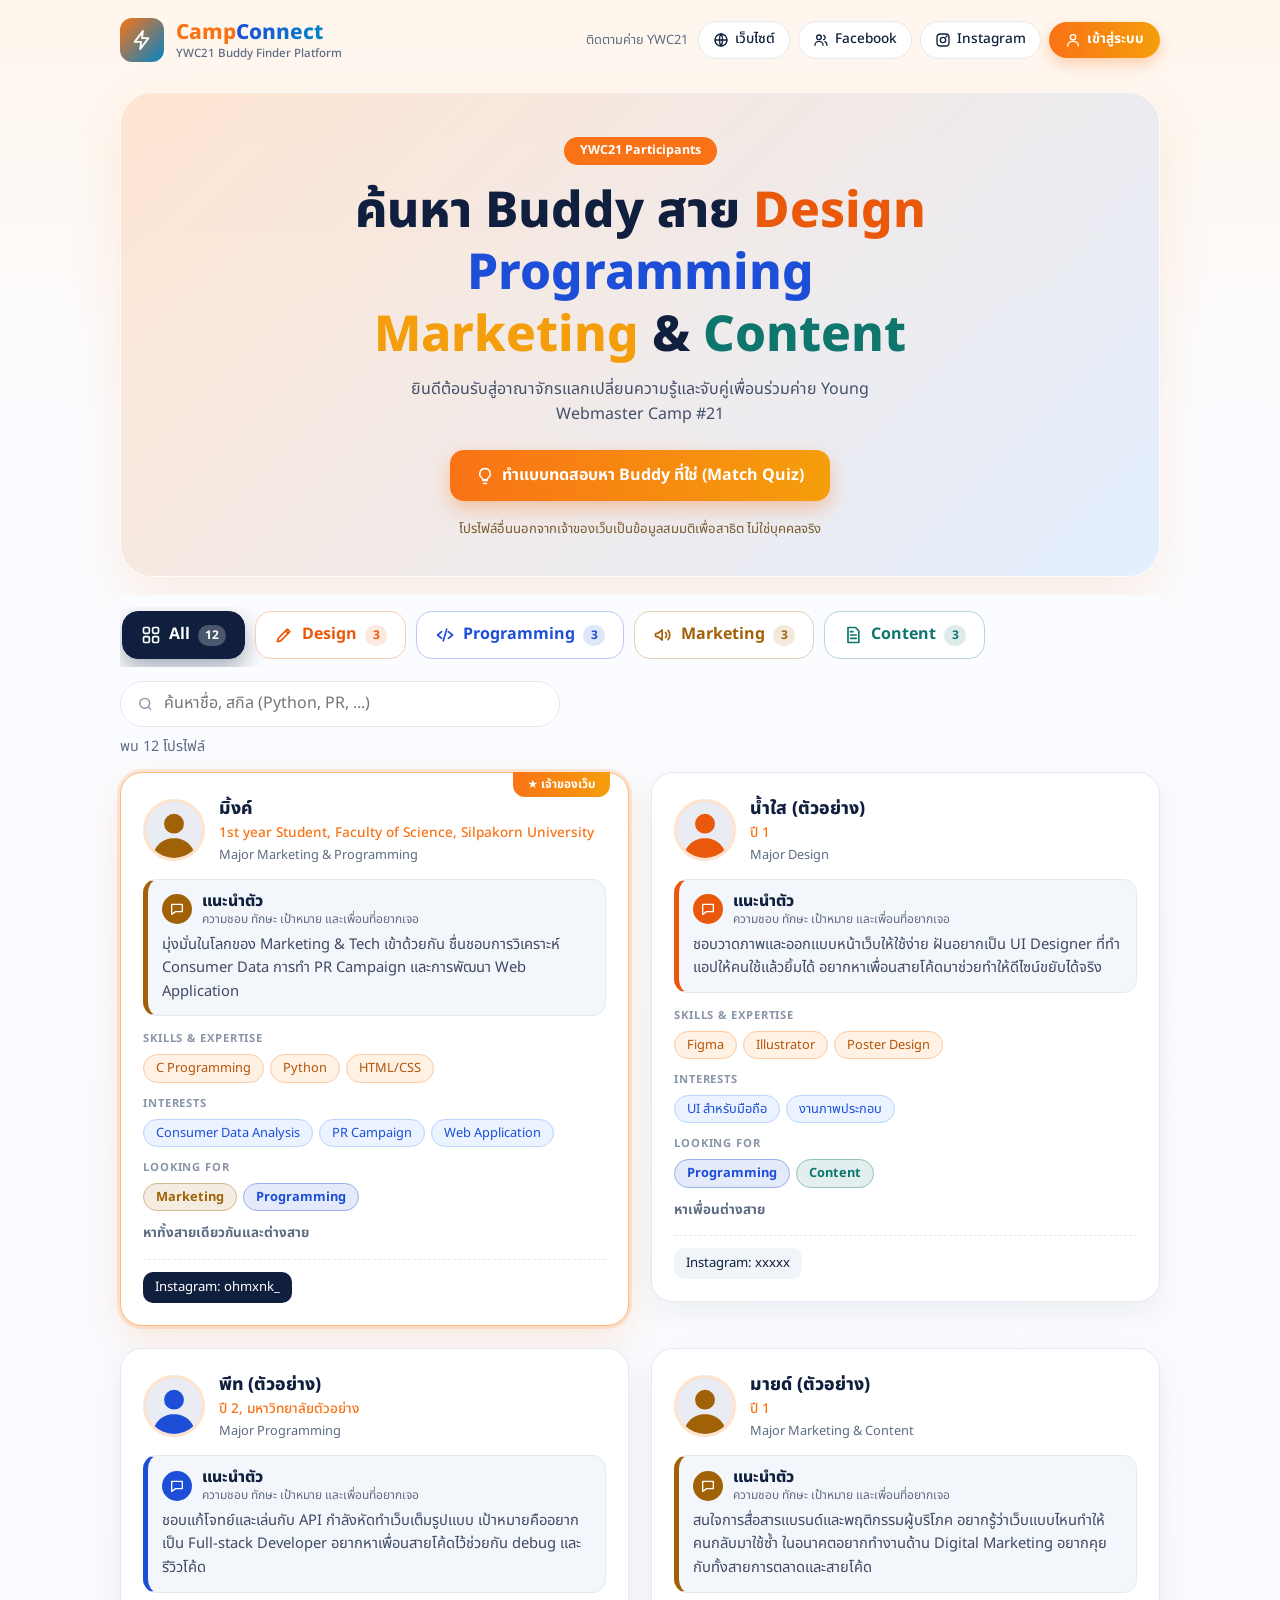
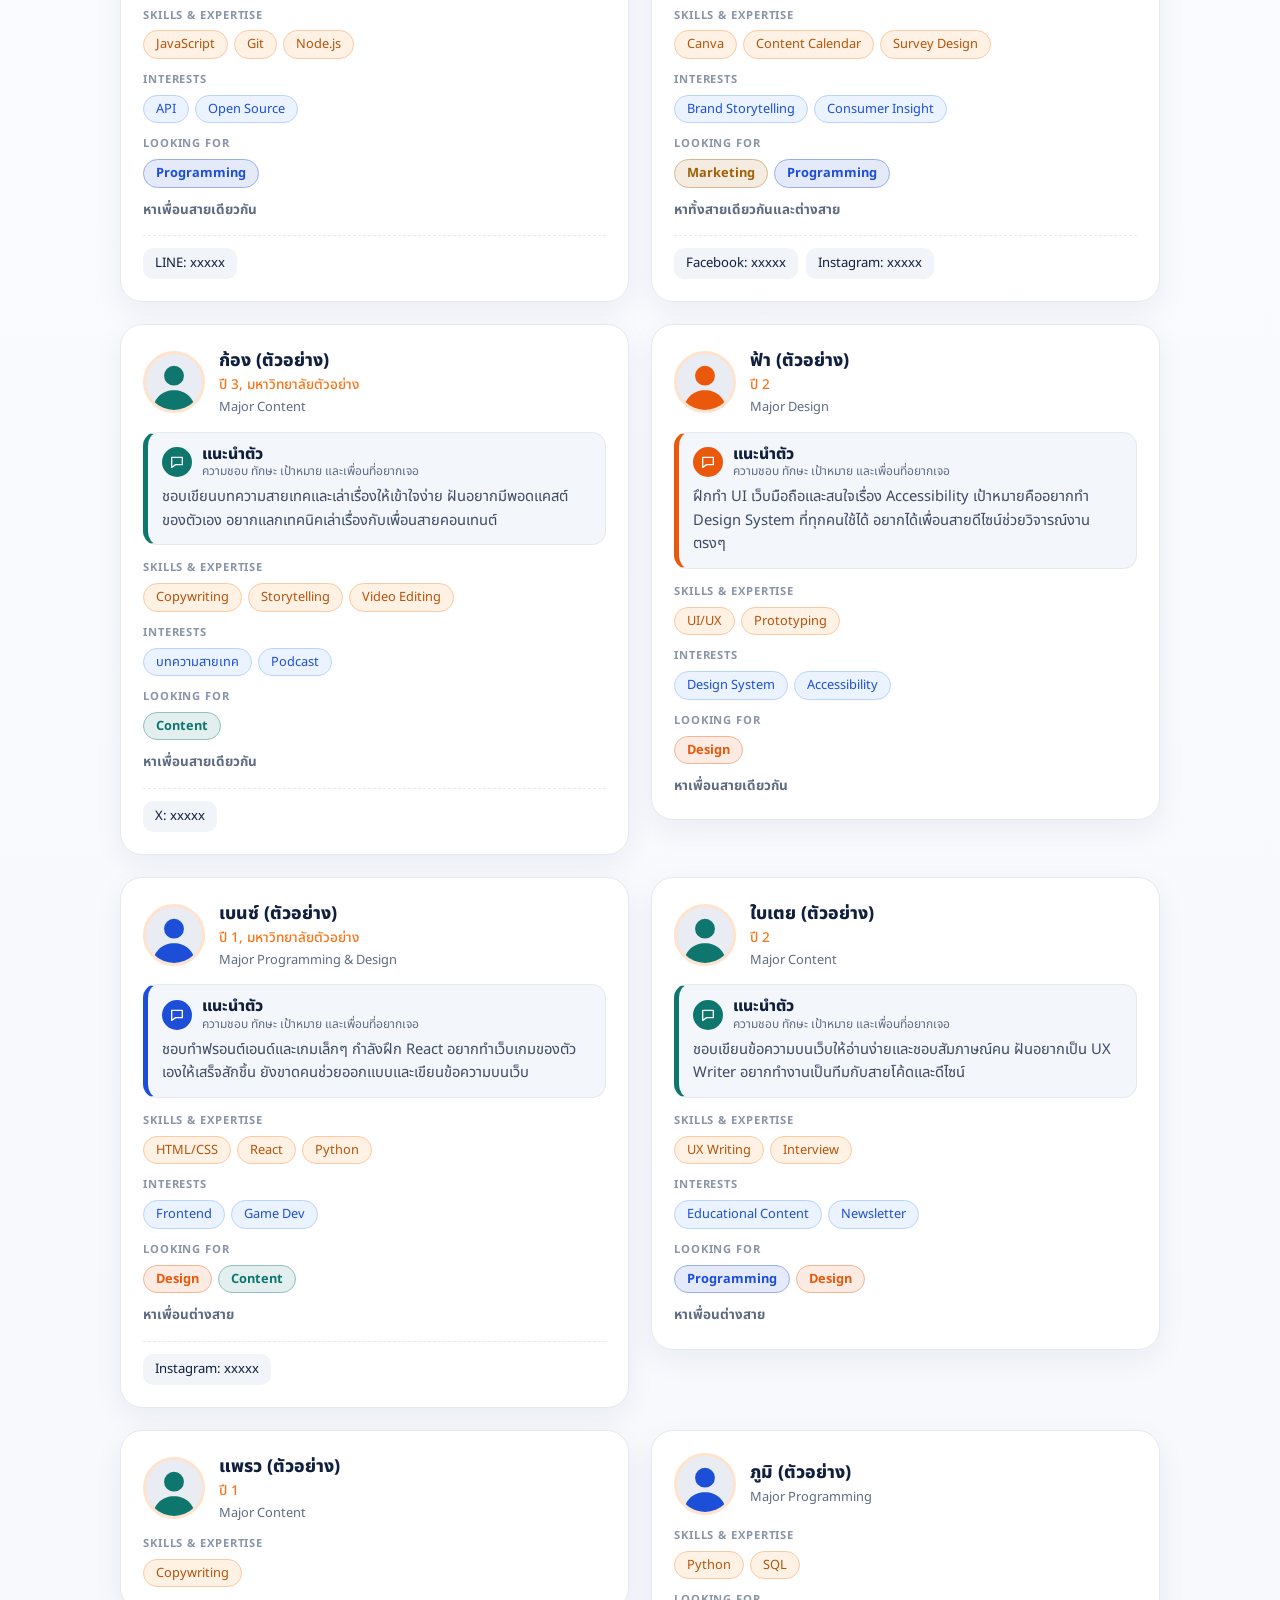
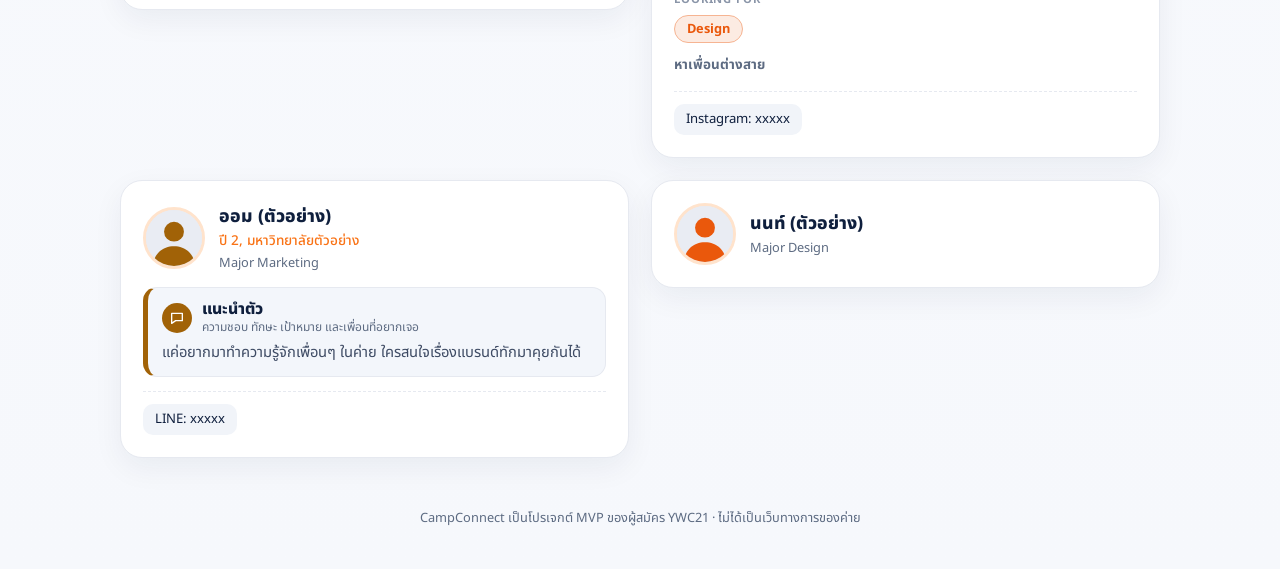
==== commit 6ab50764: "Merge branch 'main' of https://github.com/690710161/campconnect" ====
--- a/index.html
+++ b/index.html
@@ -1,5 +1,5 @@
 <!DOCTYPE html>
-<!-- CampConnect | index.html: ฝั่งโครงสร้างหน้าเว็บ (HTML) เท่านั้น สไตล์อยู่ใน css/ และตรรกะอยู่ใน js/ -->
+<!-- CampConnect | index.html: โครงสร้างหน้าเว็บ; สไตล์และตรรกะอยู่ในไฟล์แยก -->
 <html lang="th">
 <head>
 <meta charset="UTF-8">
@@ -8,7 +8,7 @@
 <link rel="preconnect" href="https://fonts.googleapis.com">
 <link rel="preconnect" href="https://fonts.gstatic.com" crossorigin>
 <link href="https://fonts.googleapis.com/css2?family=Noto+Sans+Thai:wght@400;500;700;800&display=swap" rel="stylesheet">
-<link rel="stylesheet" href="css/style.css">
+<link rel="stylesheet" href="style.css">
 </head>
 <body>
 
@@ -142,8 +142,8 @@
   </form>
 </dialog>
 
-<script src="js/data.js"></script>
-<script src="js/app.js"></script>
-<script src="js/auth.js"></script>
+<script src="data.js"></script>
+<script src="app.js"></script>
+<script src="auth.js"></script>
 </body>
 </html>
--- a/style.css
+++ b/style.css
@@ -0,0 +1,115 @@
+/* ============================================================
+CampConnect | style.css
+ฝั่งหน้าตา (CSS): สี ฟอนต์ เลย์เอาต์ การ์ด แท็บ ป๊อปอัป และ responsive มือถือ
+สีประจำเมเจอร์เป็นตัวแปร CSS อยู่ที่ :root ด้านล่าง
+============================================================ */
+
+:root{--navy:#0f1f3d;--muted:#5d6b82;--orange:#f97316;--amber:#f59e0b;--blue:#1d4ed8;--sky:#0284c7;--line:#e6e9f0;
+  --Design:#ea580c;--Programming:#1d4ed8;--Marketing:#a16207;--Content:#0f766e}
+*{box-sizing:border-box}
+body{margin:0;font-family:"Noto Sans Thai",system-ui,sans-serif;color:var(--navy);line-height:1.6;
+  background:linear-gradient(180deg,#fff6ec 0,#fbfcff 420px,#f6f8fc 100%);min-height:100vh}
+.wrap{max-width:1080px;margin:0 auto;padding:0 20px}
+.bar{display:flex;align-items:center;justify-content:space-between;gap:14px;padding:16px 20px;flex-wrap:wrap}
+.brand{display:flex;align-items:center;gap:12px}
+.logo{width:44px;height:44px;border-radius:12px;background:linear-gradient(135deg,var(--orange),var(--sky));display:grid;place-items:center}
+.brand b{font-size:1.3rem;font-weight:800;color:var(--orange)}
+.brand b span{background:linear-gradient(90deg,var(--blue),var(--sky));-webkit-background-clip:text;background-clip:text;color:transparent}
+.brand small{display:block;color:var(--muted);font-size:.72rem;font-weight:500;margin-top:-4px}
+.search{display:flex;align-items:center;gap:8px;background:#fff;border:1px solid var(--line);border-radius:999px;padding:8px 16px;width:min(340px,100%)}
+.search input{border:0;outline:0;font:inherit;width:100%;background:transparent}
+.camp{display:flex;align-items:center;gap:8px;flex-wrap:wrap}
+.camp-t{font-size:.8rem;color:var(--muted);margin-right:2px}
+.camp a{display:inline-flex;align-items:center;gap:6px;font-size:.85rem;font-weight:500;color:var(--navy);text-decoration:none;background:#fff;border:1px solid var(--line);border-radius:999px;padding:7px 14px;transition:background .15s,color .15s,border-color .15s}
+.camp a:hover{background:var(--navy);color:#fff;border-color:var(--navy)}
+.login-btn{display:inline-flex;align-items:center;gap:6px;border:0;cursor:pointer;font:inherit;font-size:.85rem;font-weight:700;color:#fff;background:linear-gradient(90deg,var(--orange),var(--amber));border-radius:999px;padding:7px 16px;box-shadow:0 6px 14px rgba(249,115,22,.3)}
+#auth{max-width:640px;max-height:90vh;overflow:auto}
+.x{position:absolute;top:10px;right:14px;border:0;background:transparent;font-size:1.6rem;cursor:pointer;color:var(--muted);line-height:1}
+.demo-note{margin:0 0 10px;font-size:.8rem;background:#fff7e6;border:1px dashed #f4b27a;border-radius:10px;padding:8px 12px;color:#7a5a2c}
+.msg{min-height:1.2em;margin:0 0 8px;font-size:.88rem;font-weight:700;color:var(--blue)}
+.sub{margin:-6px 0 14px;color:var(--muted);font-size:.9rem}
+.auth-form{display:grid;gap:12px}
+.auth-grid{grid-template-columns:repeat(2,1fr)}
+@media(max-width:560px){.auth-grid{grid-template-columns:1fr}}
+.auth-form label{display:flex;flex-direction:column;gap:4px;font-size:.88rem;font-weight:500}
+.auth-form input:not([type=checkbox]):not([type=radio]):not([type=file]),.auth-form select,.auth-form textarea{padding:9px 12px;border:1px solid var(--line);border-radius:10px;font:inherit;width:100%}
+.auth-form .full{grid-column:1/-1}
+.pw{position:relative;display:block}
+.pw input{padding-right:64px!important}
+.eye{position:absolute;right:6px;top:50%;transform:translateY(-50%);border:0;background:#eef1f8;border-radius:8px;padding:3px 10px;font:inherit;font-size:.78rem;cursor:pointer}
+.rowb{display:flex;justify-content:space-between;align-items:center;font-size:.86rem}
+.auth-form label.chk{flex-direction:row;align-items:center;gap:6px}
+.hint{font-size:.78rem;color:var(--muted);font-weight:400}
+.pickrow{display:flex;gap:8px;flex-wrap:wrap;margin-top:4px}
+.auth-form .pickrow label{flex-direction:row;align-items:center;gap:6px;border:1.5px solid var(--line);border-radius:999px;padding:5px 12px;cursor:pointer}
+.switch{margin:16px 0 0;text-align:center;font-size:.9rem}
+.switch a,.rowb a{color:var(--blue);font-weight:700}
+.wide{width:100%;justify-content:center;margin-top:4px}
+[hidden]{display:none!important}
+.steps{display:flex;align-items:center;gap:10px;margin:0 0 14px;font-size:.82rem;color:var(--muted)}
+.dot{display:inline-flex;align-items:center;gap:6px;font-weight:500;white-space:nowrap}
+.dot b{width:24px;height:24px;border-radius:50%;display:grid;place-items:center;background:#e9ecf3;color:var(--muted);font-size:.8rem}
+.dot.on{color:var(--navy);font-weight:700}
+.dot.on b{background:var(--orange);color:#fff}
+.dot.done b{background:var(--navy);color:#fff}
+.barl{flex:1;height:3px;border-radius:3px;background:#e9ecf3}
+.btnrow{display:flex;gap:10px}
+.btnrow .cta{margin-top:0}
+.btnrow .cta:last-child{flex:1;justify-content:center}
+.finder{margin:2px 0 4px;width:min(440px,100%)}
+@media(max-width:640px){.camp-t{display:none}}
+.glass{margin-top:12px;padding:44px 24px 36px;text-align:center;border-radius:32px;border:1px solid rgba(255,255,255,.8);
+  background:linear-gradient(135deg,rgba(255,226,204,.85),rgba(222,236,255,.85));backdrop-filter:blur(10px);box-shadow:0 18px 50px rgba(249,115,22,.12)}
+.pill-badge{display:inline-block;background:var(--orange);color:#fff;font-size:.78rem;font-weight:700;border-radius:999px;padding:4px 16px}
+h1{margin:16px auto 10px;font-size:clamp(1.9rem,5vw,3.1rem);line-height:1.25;font-weight:800;max-width:20ch}
+.c-d{color:var(--Design)}.c-p{color:var(--Programming)}.c-m{color:var(--amber)}.c-c{color:var(--Content)}
+.glass p{margin:0 auto;color:#44506a;max-width:60ch}
+.cta{margin-top:22px;border:0;cursor:pointer;font:inherit;font-weight:700;color:#fff;border-radius:14px;padding:13px 26px;
+  background:linear-gradient(90deg,var(--orange),var(--amber));box-shadow:0 8px 20px rgba(249,115,22,.35);display:inline-flex;gap:8px;align-items:center}
+.notice{margin-top:18px;font-size:.82rem;color:#7a5a2c}
+.tabbar{position:sticky;top:0;z-index:5;margin-top:18px;padding:12px 0;background:linear-gradient(#fbfcff 75%,rgba(251,252,255,0))}
+.tabs{display:flex;gap:10px;overflow-x:auto;padding:4px 2px 8px;scrollbar-width:none}
+.tabs::-webkit-scrollbar{display:none}
+.tab{flex:none;display:flex;align-items:center;gap:8px;padding:10px 18px;border-radius:16px;font:inherit;font-weight:700;cursor:pointer;
+  color:var(--tc);background:#fff;border:1.5px solid color-mix(in srgb,var(--tc) 30%,white);transition:transform .15s,box-shadow .15s}
+.tab:hover{transform:translateY(-2px);box-shadow:0 8px 18px color-mix(in srgb,var(--tc) 22%,transparent)}
+.tab .n{font-size:.75rem;min-width:22px;text-align:center;border-radius:999px;padding:1px 7px;background:color-mix(in srgb,var(--tc) 14%,white)}
+.tab[aria-pressed="true"]{color:#fff;background:var(--tc);border-color:var(--tc);box-shadow:0 10px 22px color-mix(in srgb,var(--tc) 35%,transparent)}
+.tab[aria-pressed="true"] .n{background:rgba(255,255,255,.25)}
+#count{color:var(--muted);font-size:.9rem;margin:8px 0 14px}
+.grid{align-items:start;display:grid;grid-template-columns:repeat(2,1fr);gap:22px;padding-bottom:40px}
+@media(max-width:760px){.grid{grid-template-columns:1fr}}
+.card{position:relative;background:#fff;border:1px solid var(--line);border-radius:22px;padding:22px;box-shadow:0 10px 30px rgba(15,31,61,.06)}
+.card.me{border-color:#fdba74;box-shadow:0 0 0 3px rgba(249,115,22,.15),0 14px 36px rgba(249,115,22,.14)}
+.spot{position:absolute;top:-1px;right:18px;background:linear-gradient(90deg,var(--orange),var(--amber));color:#fff;font-size:.74rem;font-weight:700;padding:3px 14px;border-radius:0 0 12px 12px}
+.head{display:flex;gap:14px;align-items:center}
+.avatar{width:62px;height:62px;border-radius:50%;object-fit:cover;border:3px solid #ffe3cc;background:#e9ecf3;flex:none}
+.name{margin:0;font-weight:800;font-size:1.1rem}
+.role{margin:0;color:var(--orange);font-size:.85rem;font-weight:500}
+.major{margin:0;color:var(--muted);font-size:.8rem}
+.intro{margin:14px 0;background:#f3f6fb;border:1px solid var(--line);border-left:5px solid var(--tc);border-radius:14px;padding:12px 14px}
+.intro-h{display:flex;align-items:center;gap:10px;margin-bottom:6px}
+.intro-ic{width:30px;height:30px;border-radius:50%;background:var(--tc);display:grid;place-items:center;flex:none}
+.intro-t{font-weight:800;font-size:.98rem;line-height:1.25}
+.intro-t small{display:block;font-weight:400;color:var(--muted);font-size:.75rem}
+.intro p{margin:0;color:#3d4a63;font-size:.92rem}
+.lbl{margin:12px 0 6px;font-size:.7rem;font-weight:700;letter-spacing:.08em;color:#8a95a8}
+.tags{display:flex;gap:6px;flex-wrap:wrap}
+.tag{font-size:.8rem;border-radius:999px;padding:3px 12px;background:#fff1e4;border:1px solid #fdc9a0;color:#b45309}
+.tag.m{background:color-mix(in srgb,var(--tc) 12%,white);border-color:color-mix(in srgb,var(--tc) 45%,white);color:var(--tc);font-weight:700}
+.tag.i{background:#eaf3ff;border-color:#b9d5fb;color:var(--blue)}
+.look{margin-top:12px;font-size:.84rem;color:var(--muted)}
+.contacts{display:flex;gap:8px;flex-wrap:wrap;margin-top:14px;padding-top:12px;border-top:1px dashed var(--line)}
+.ct{font-size:.82rem;border-radius:10px;padding:5px 12px;background:#f1f4f9;color:var(--navy);text-decoration:none}
+a.ct{background:var(--navy);color:#fff}
+.empty{grid-column:1/-1;text-align:center;color:var(--muted);padding:40px 0}
+dialog{border:0;border-radius:22px;padding:24px;max-width:440px;width:92vw;box-shadow:0 24px 60px rgba(15,31,61,.3)}
+dialog::backdrop{background:rgba(15,31,61,.45)}
+dialog h2{margin-top:0}
+fieldset{border:0;padding:0;margin:0 0 14px}
+legend{font-weight:700;margin-bottom:6px}
+fieldset label{display:block;padding:4px 0;cursor:pointer}
+.row{display:flex;gap:10px;justify-content:flex-end}
+.ghost{background:#eef1f8;color:var(--navy);box-shadow:none;margin:0}
+footer{text-align:center;color:var(--muted);font-size:.8rem;padding:10px 0 40px}
+:focus-visible{outline:3px solid var(--sky);outline-offset:2px}
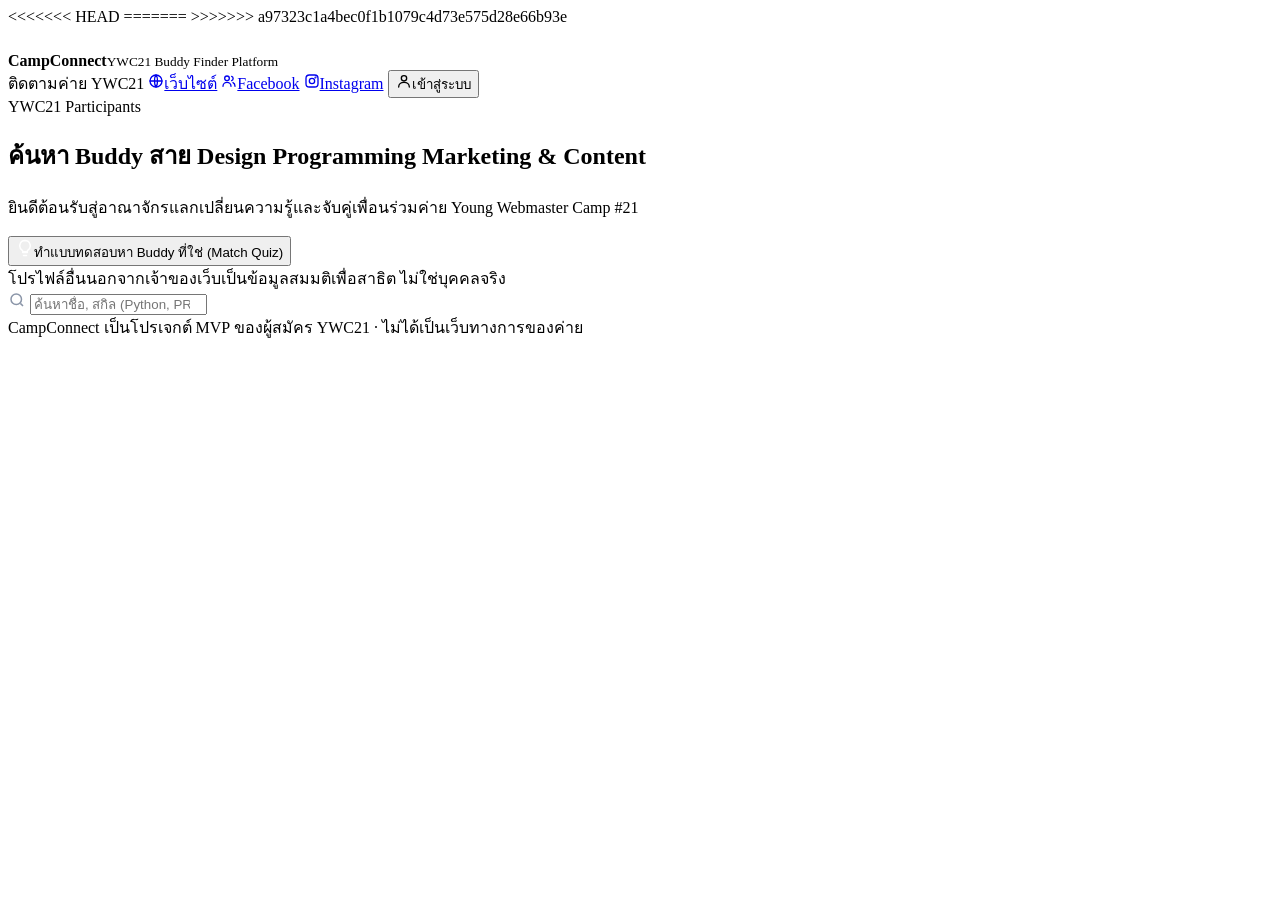
==== commit 6955f257: "Fix HTML structure comments and update resource paths in index.html" ====
--- a/index.html
+++ b/index.html
@@ -1,5 +1,8 @@
 <!DOCTYPE html>
-<!-- CampConnect | index.html: โครงสร้างหน้าเว็บ; สไตล์และตรรกะอยู่ในไฟล์แยก -->
+<<<<<<< HEAD
+<!-- CampConnect | index.html: ฝั่งโครงสร้างหน้าเว็บ (HTML) เท่านั้น สไตล์อยู่ใน css/ และตรรกะอยู่ใน js/ -->
+=======
+>>>>>>> a97323c1a4bec0f1b1079c4d73e575d28e66b93e
 <html lang="th">
 <head>
 <meta charset="UTF-8">
@@ -8,7 +11,7 @@
 <link rel="preconnect" href="https://fonts.googleapis.com">
 <link rel="preconnect" href="https://fonts.gstatic.com" crossorigin>
 <link href="https://fonts.googleapis.com/css2?family=Noto+Sans+Thai:wght@400;500;700;800&display=swap" rel="stylesheet">
-<link rel="stylesheet" href="style.css">
+<link rel="stylesheet" href="css/style.css">
 </head>
 <body>
 
@@ -142,8 +145,8 @@
   </form>
 </dialog>
 
-<script src="data.js"></script>
-<script src="app.js"></script>
-<script src="auth.js"></script>
+<script src="js/data.js"></script>
+<script src="js/app.js"></script>
+<script src="js/auth.js"></script>
 </body>
 </html>
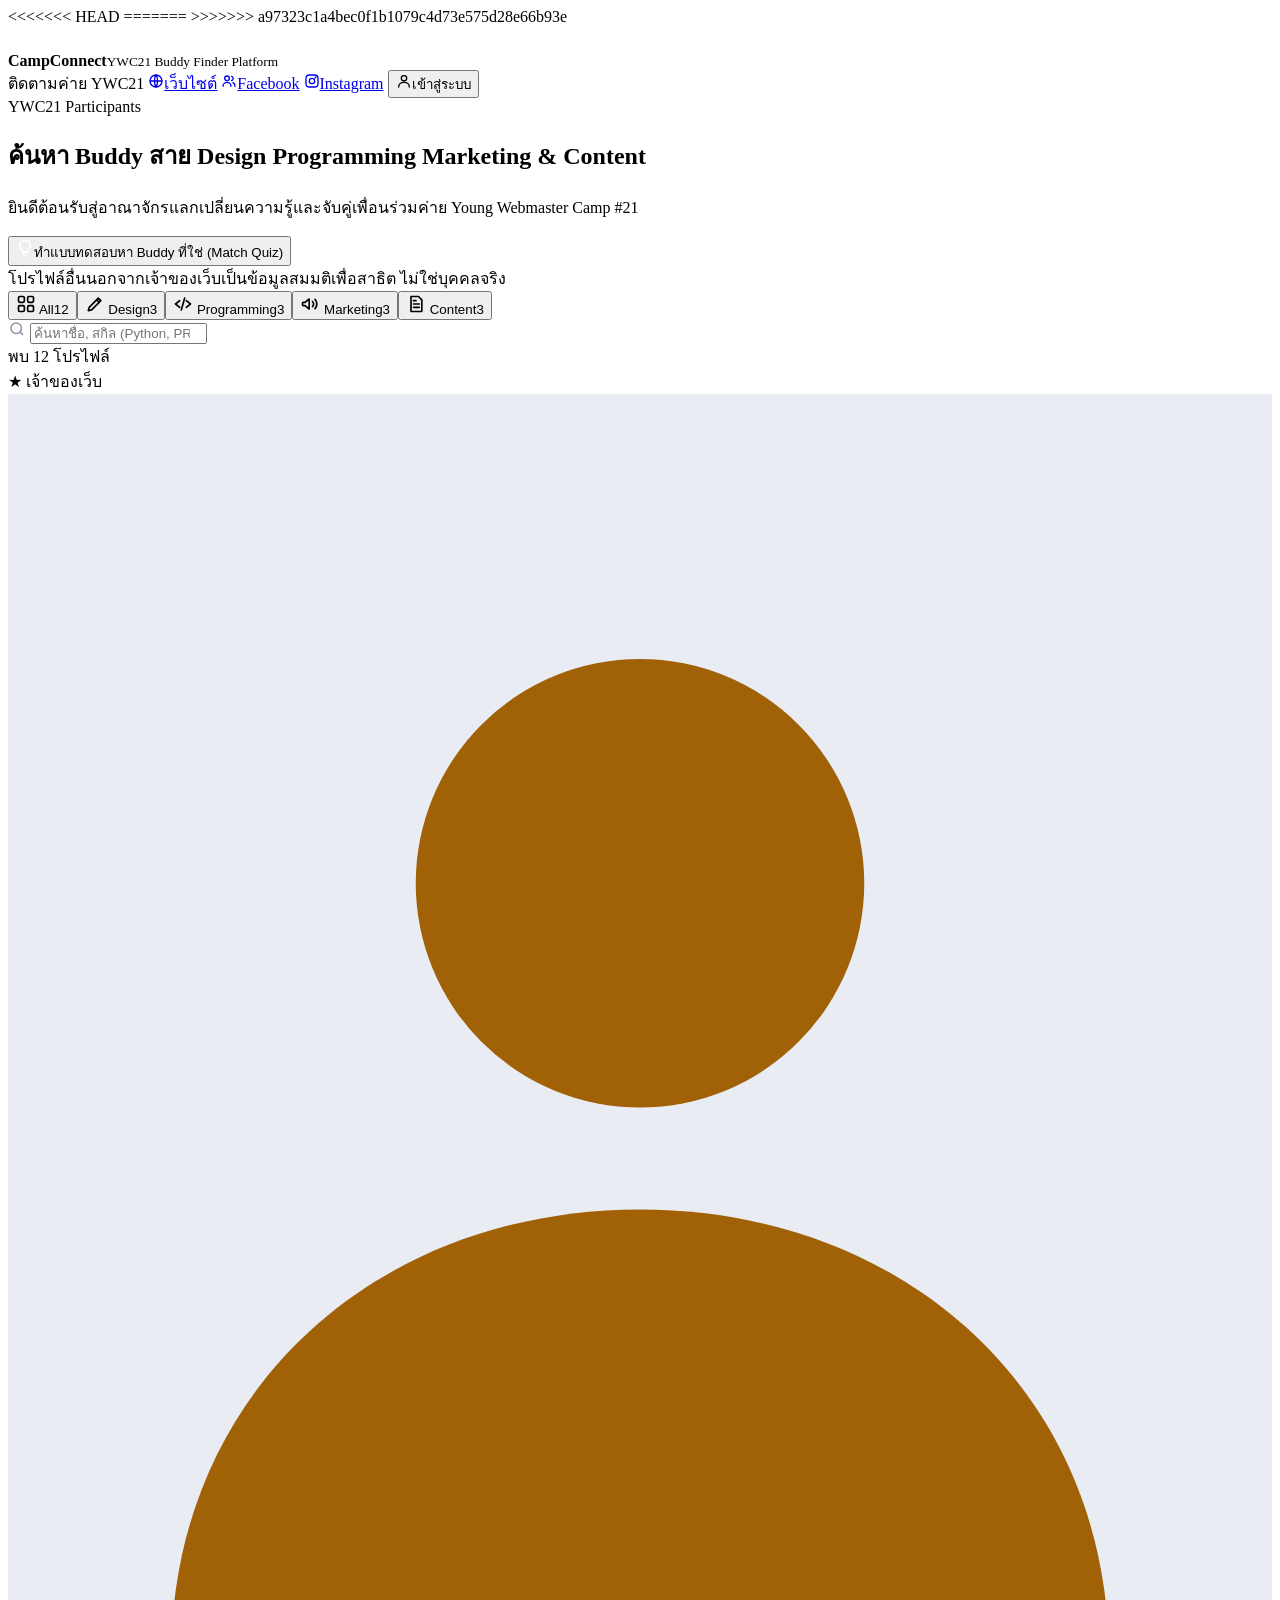
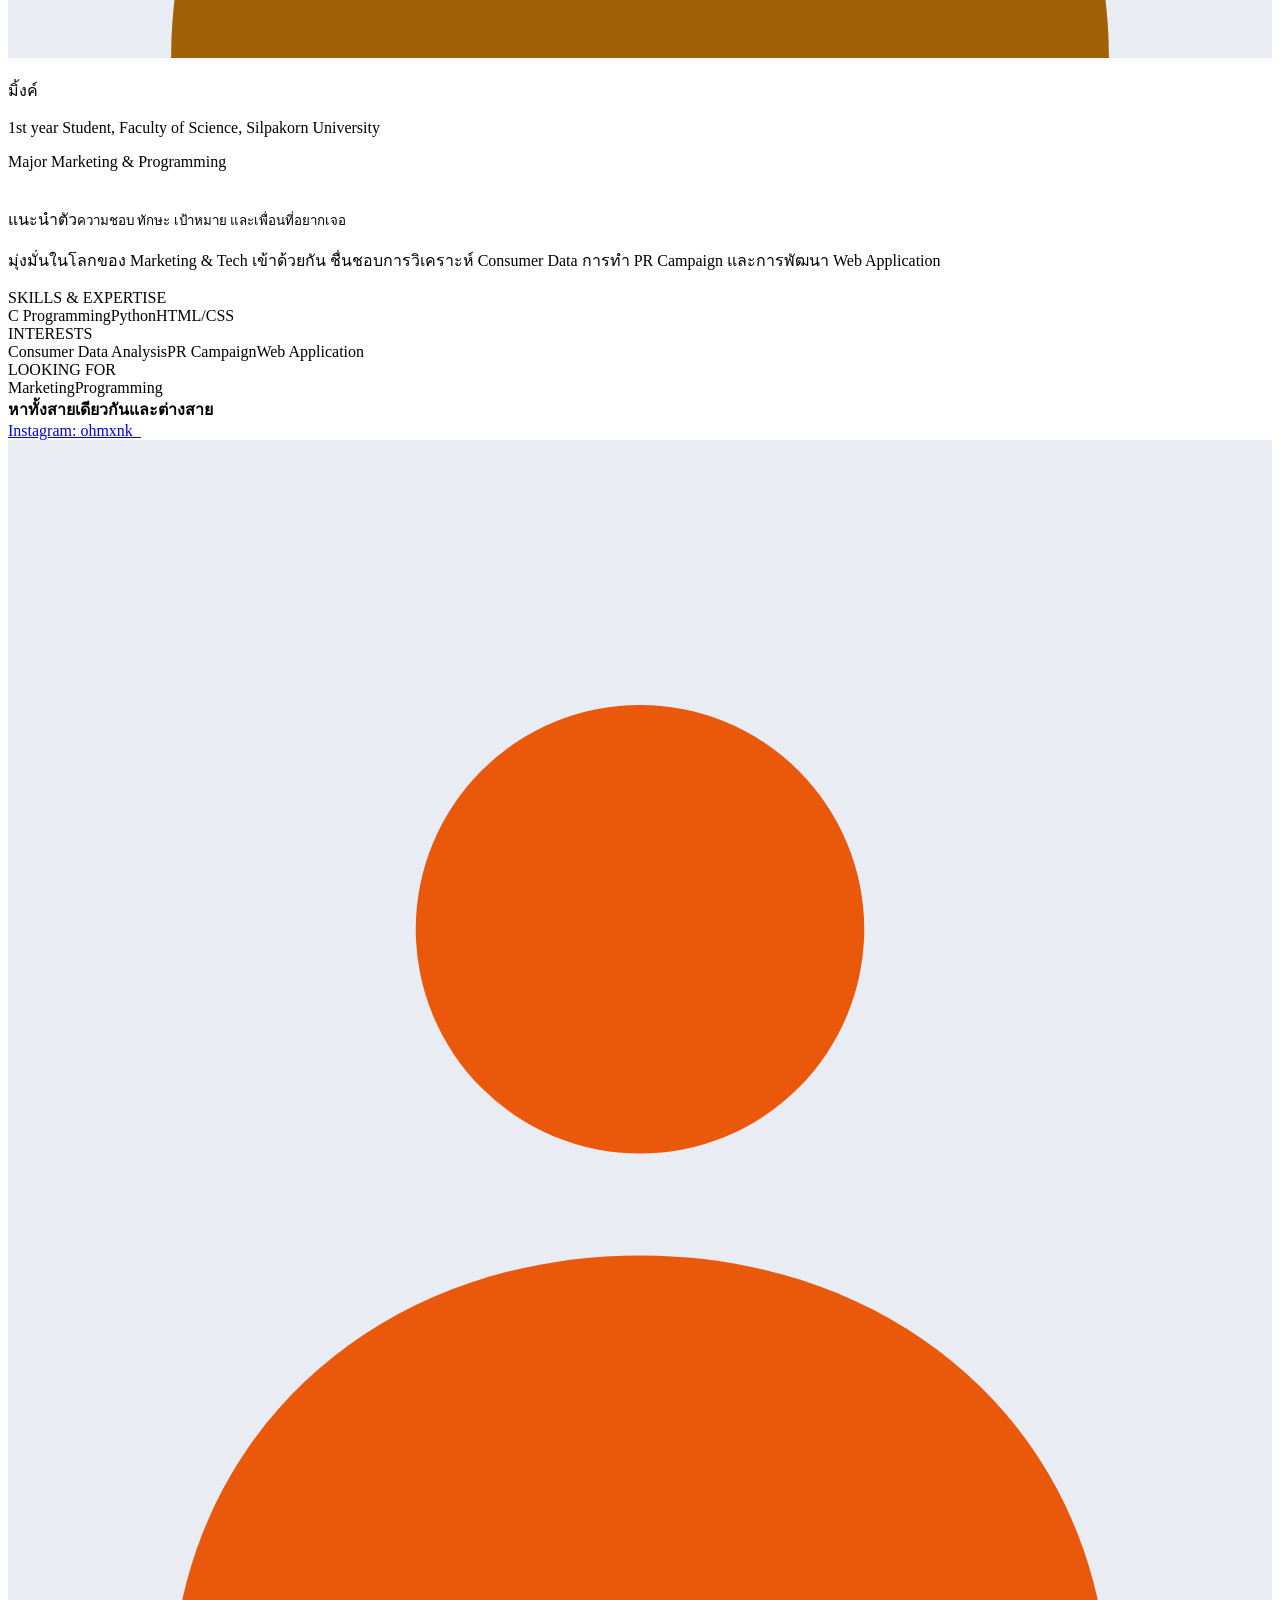
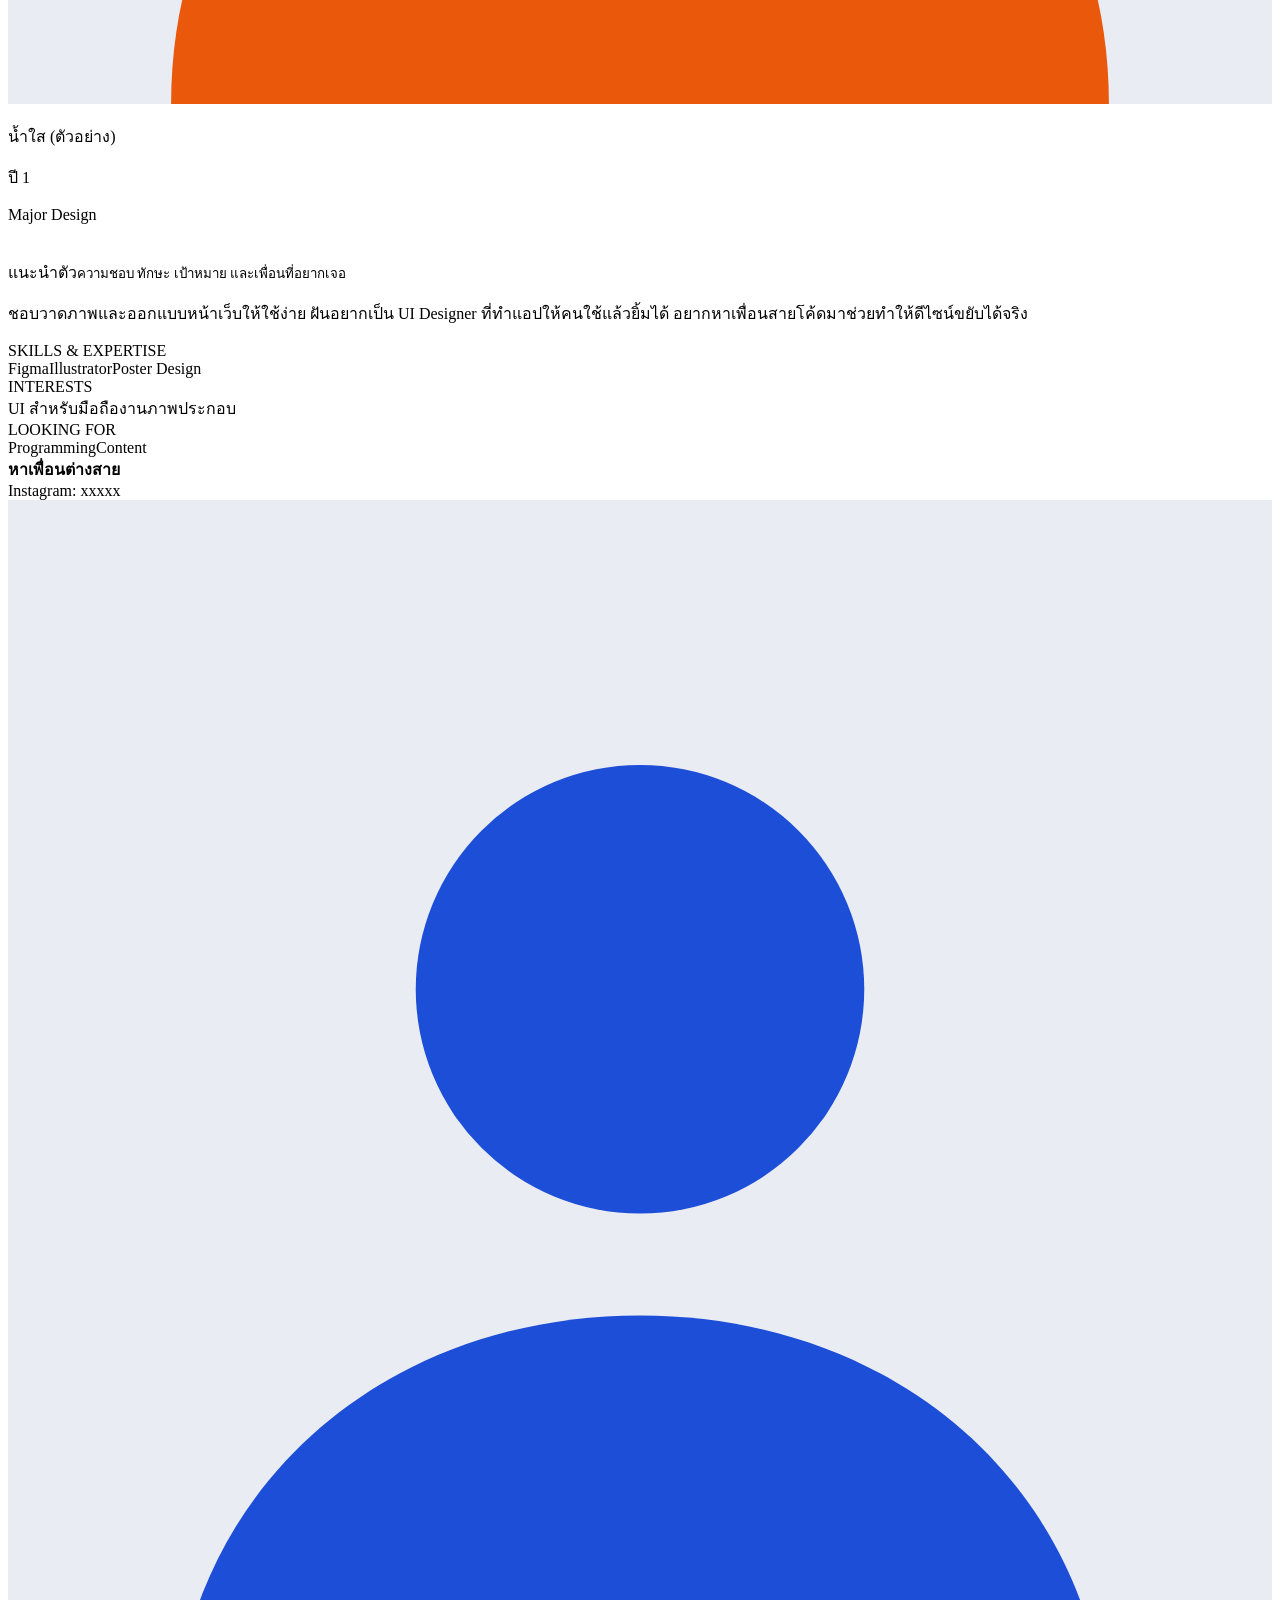
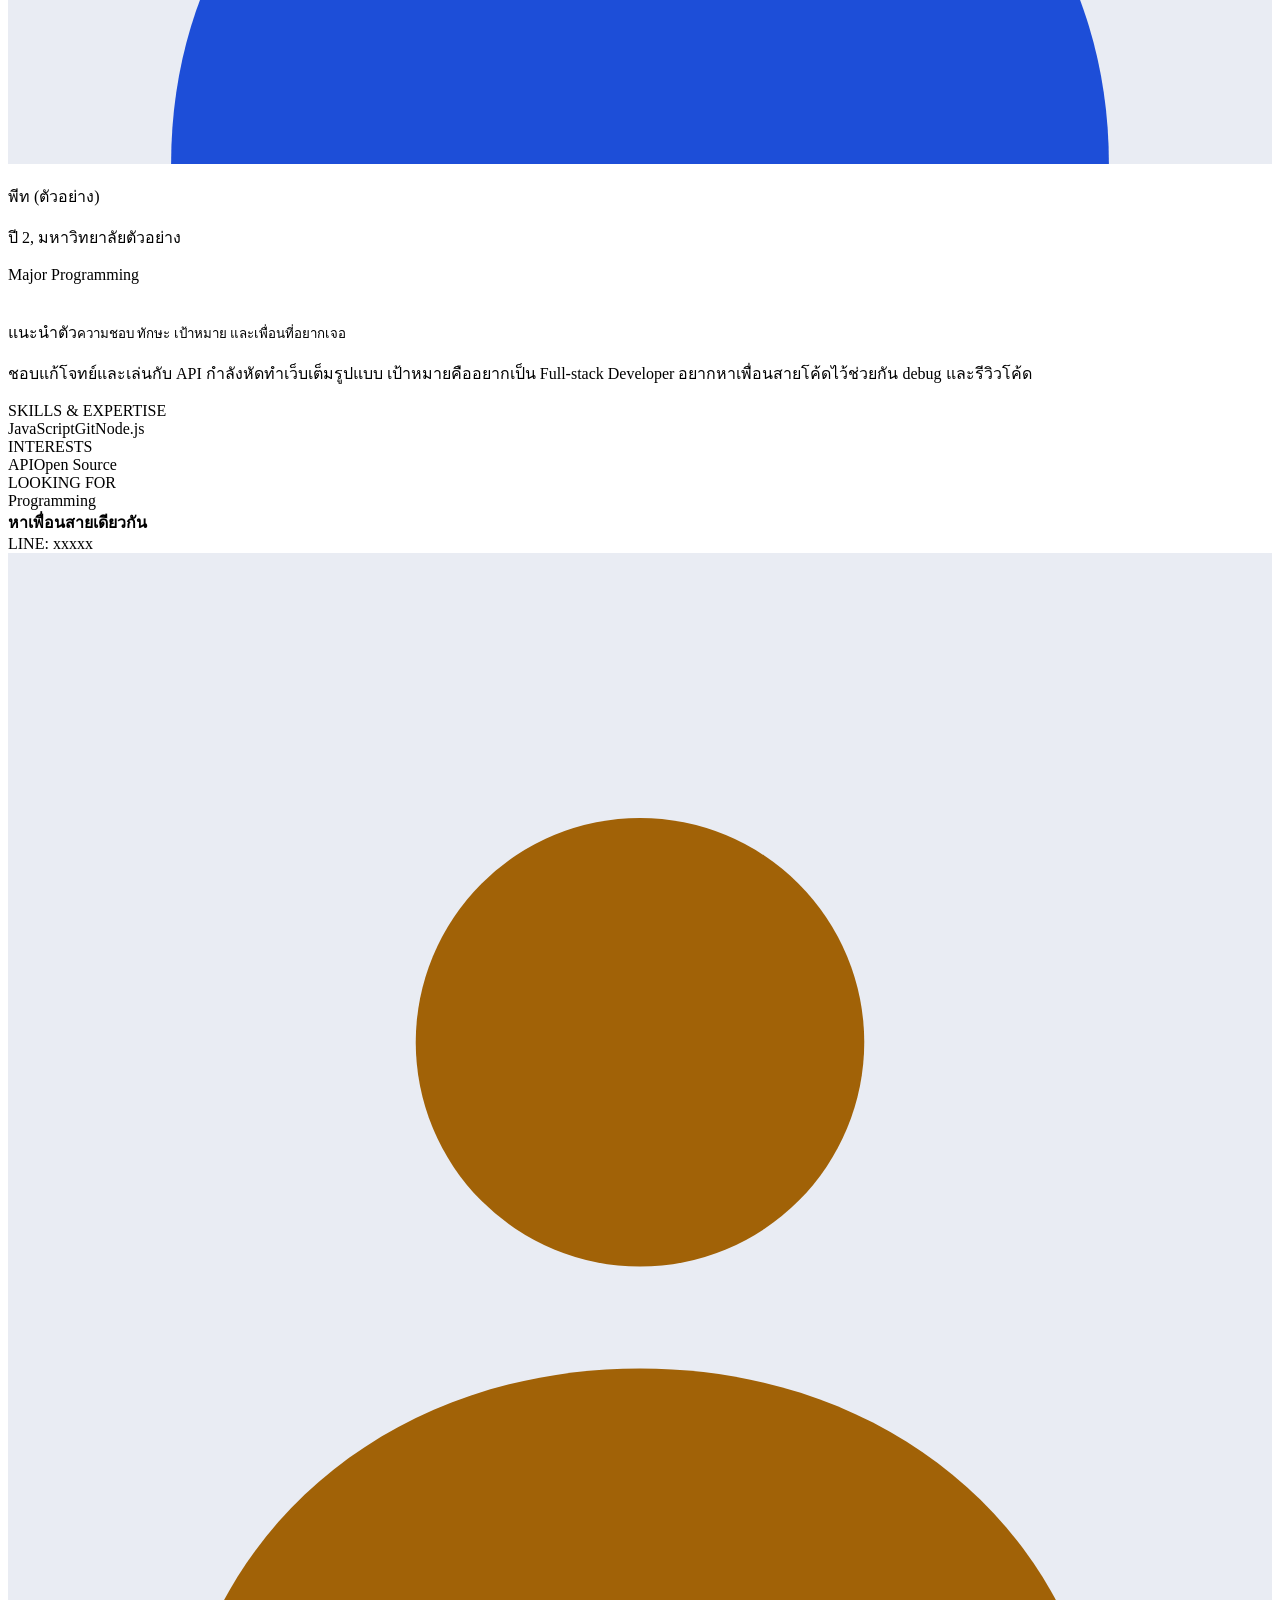
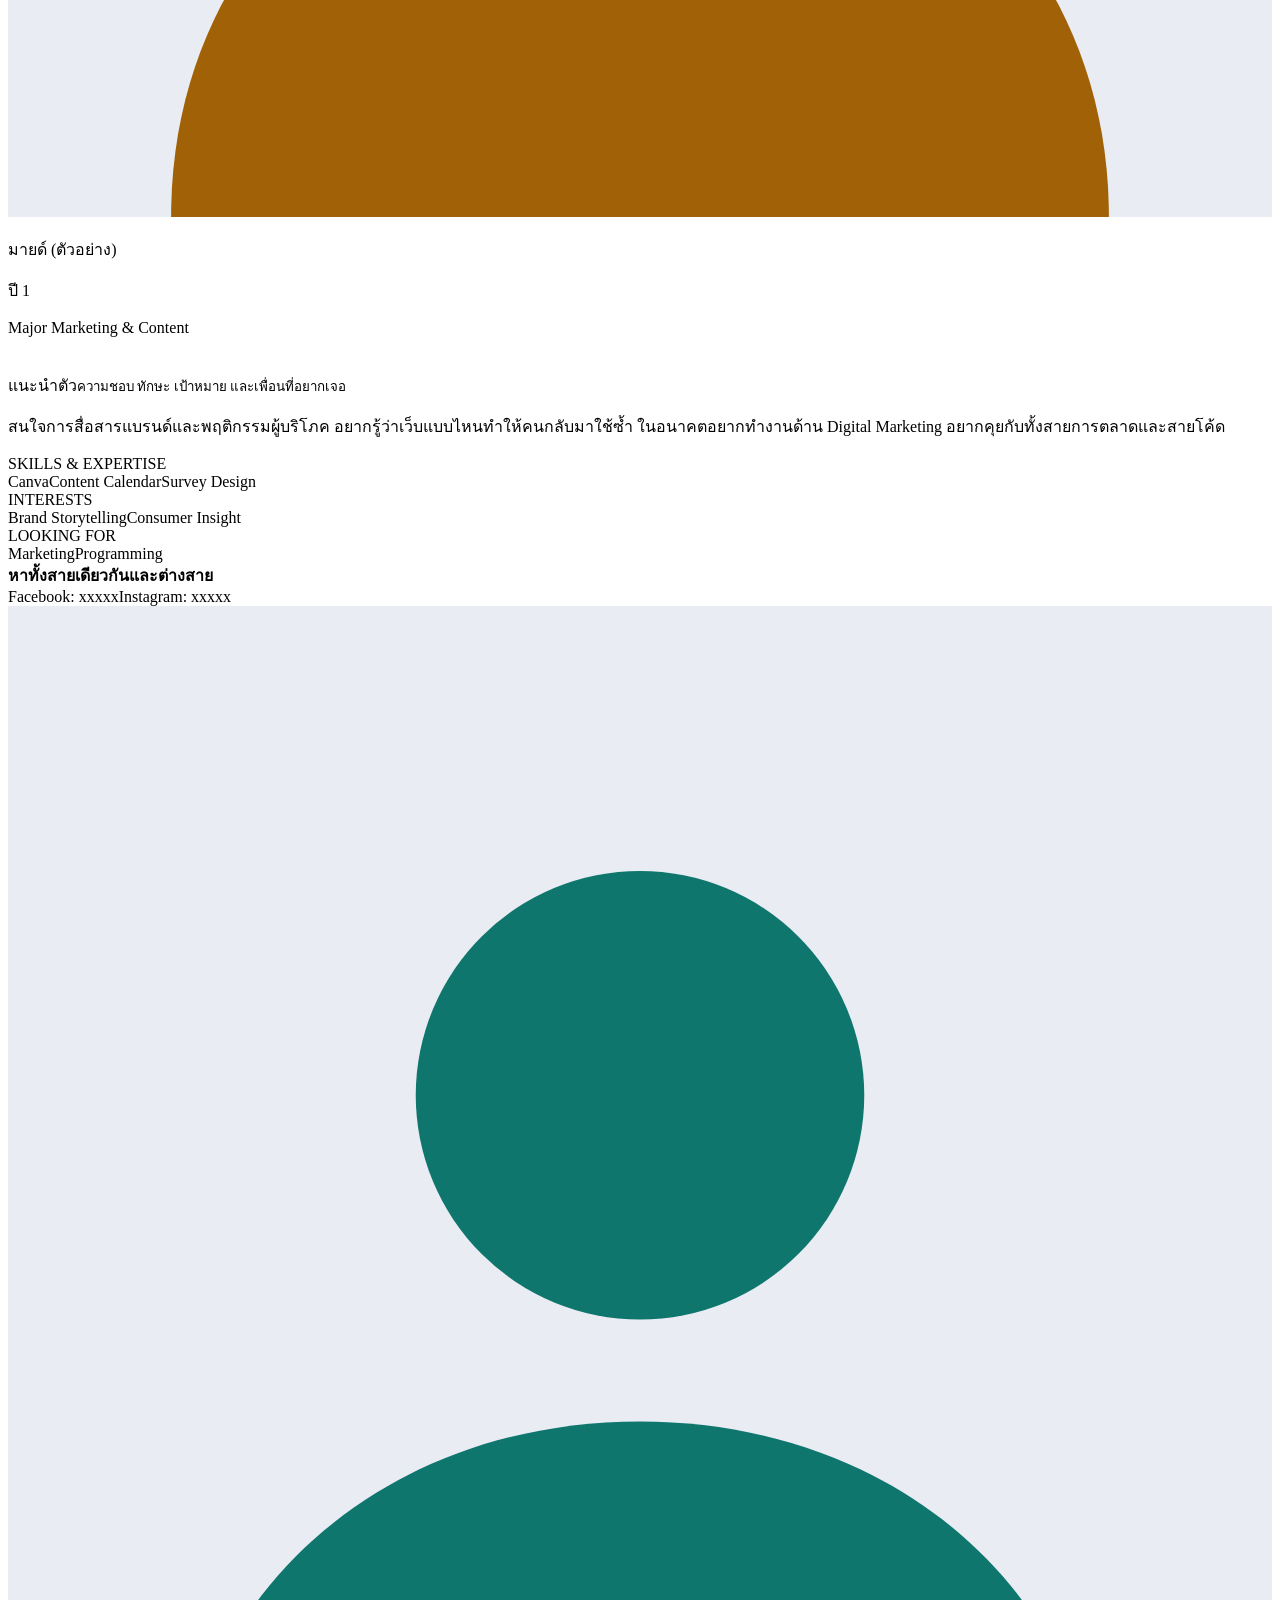
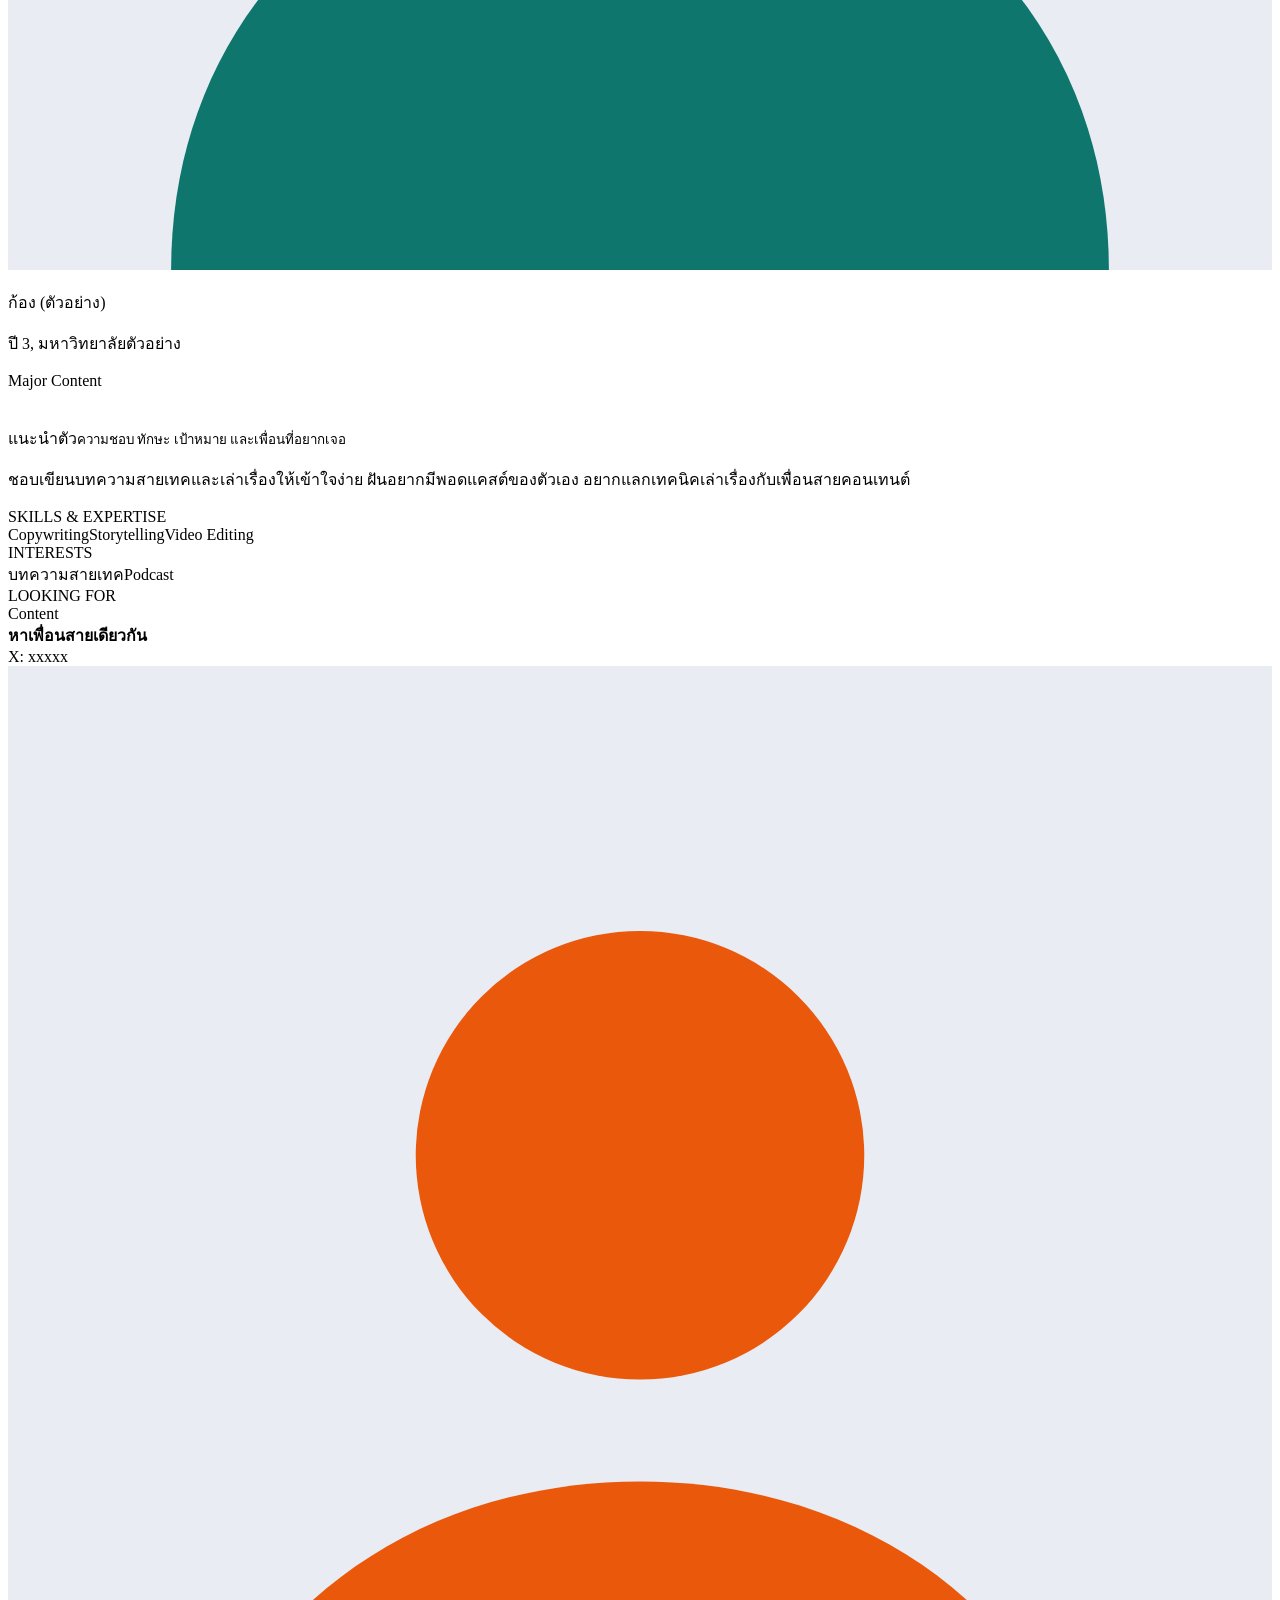
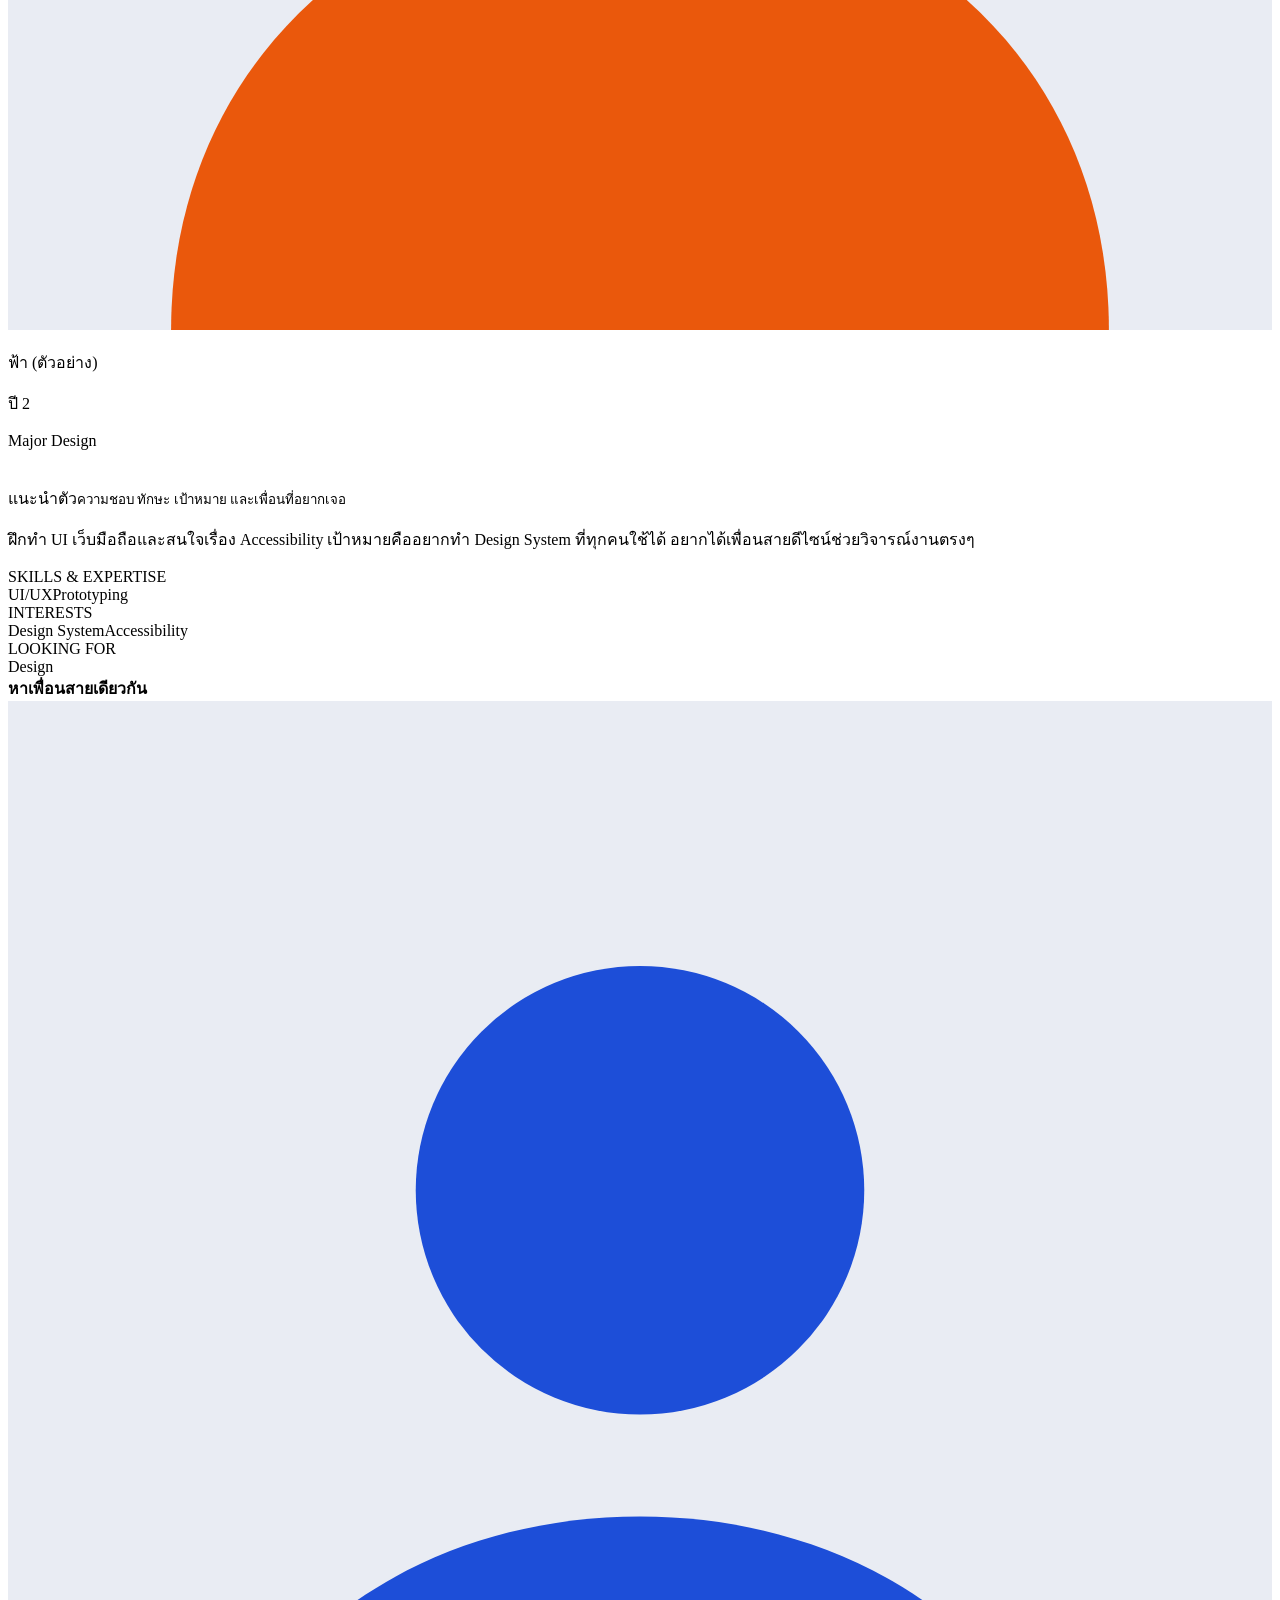
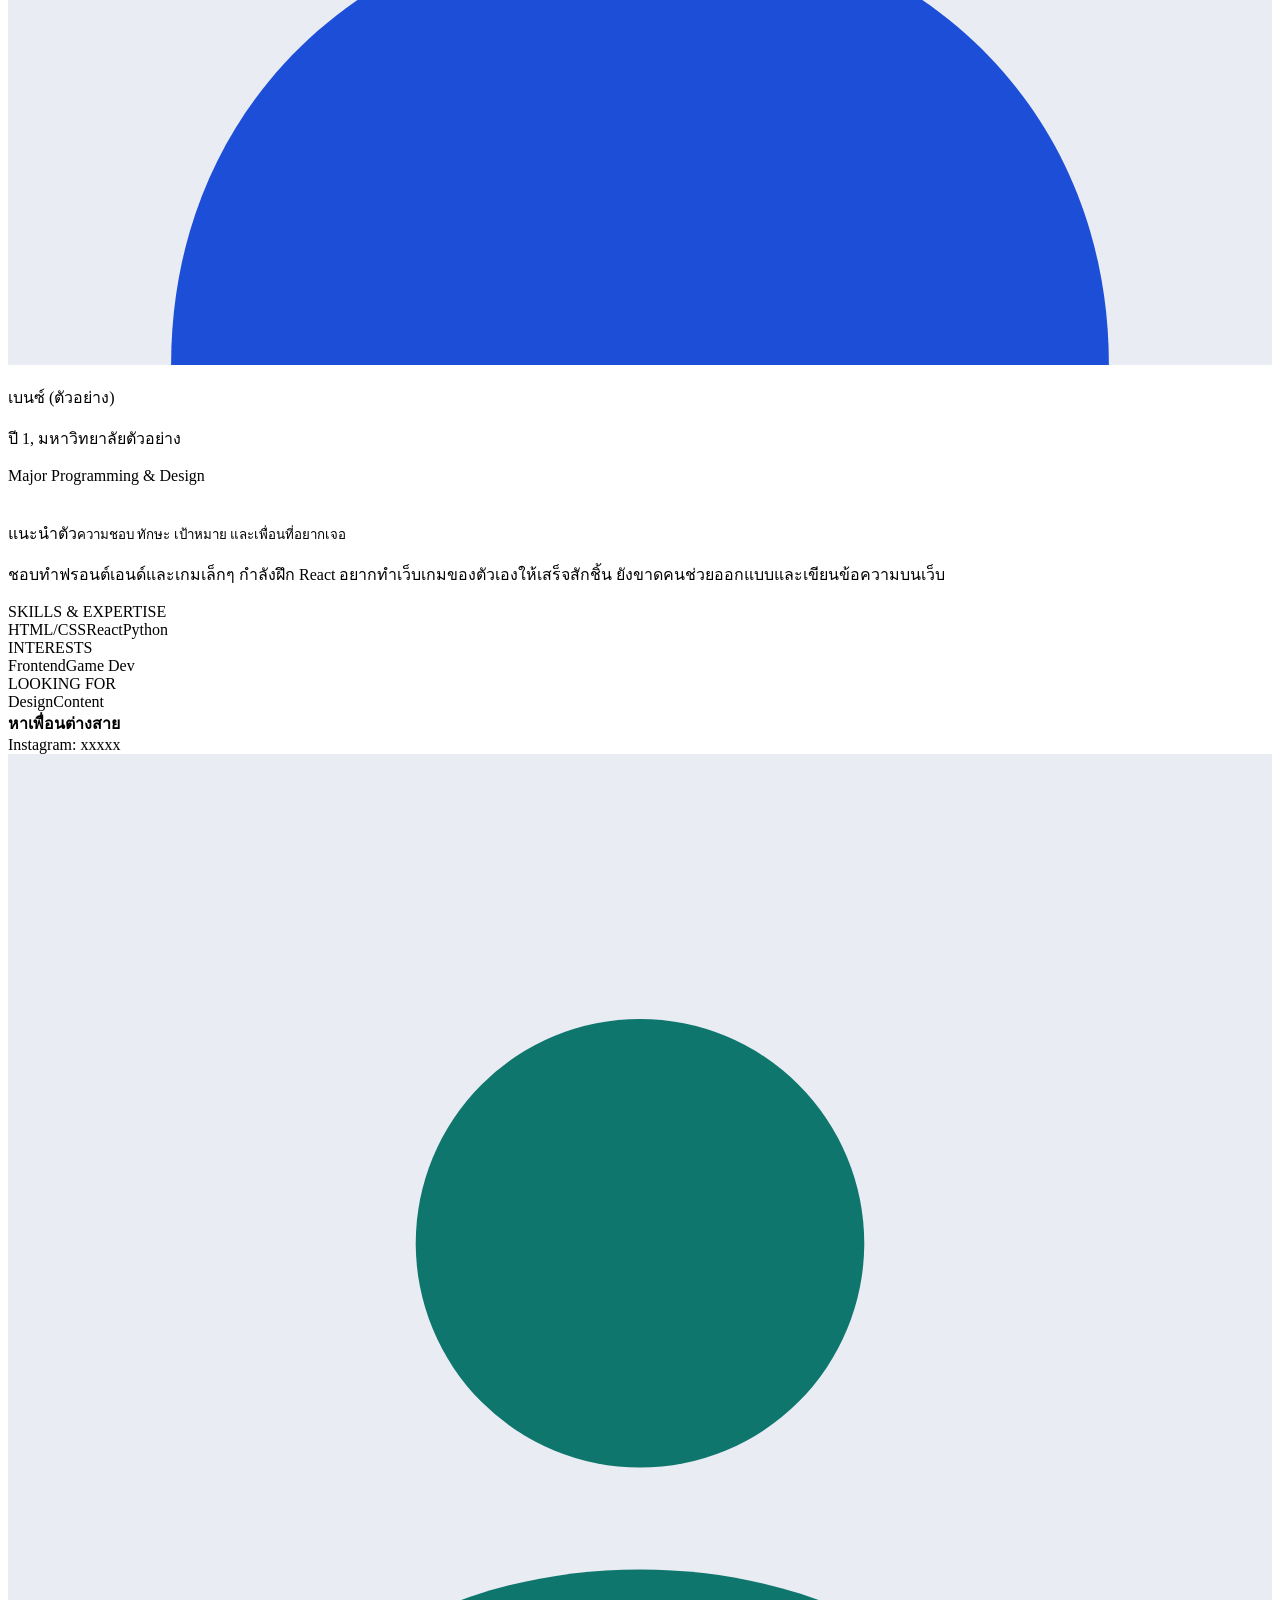
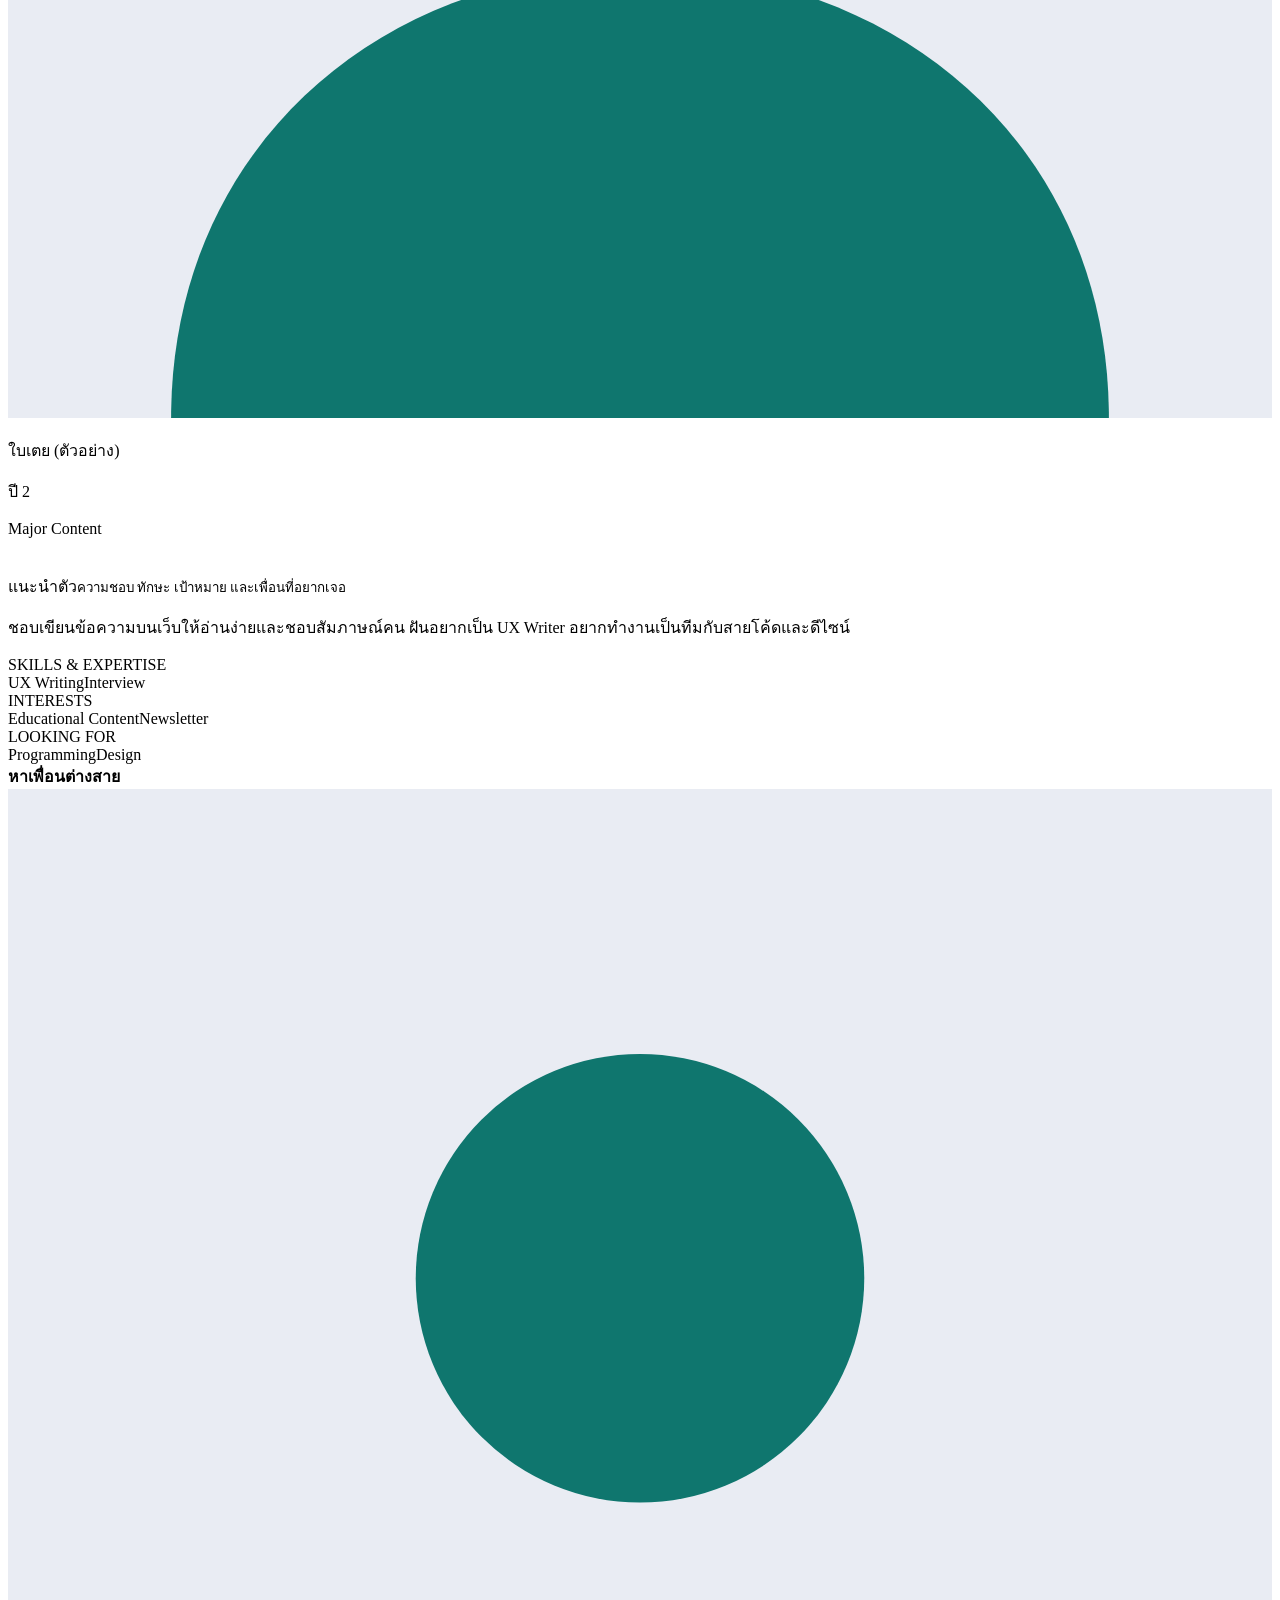
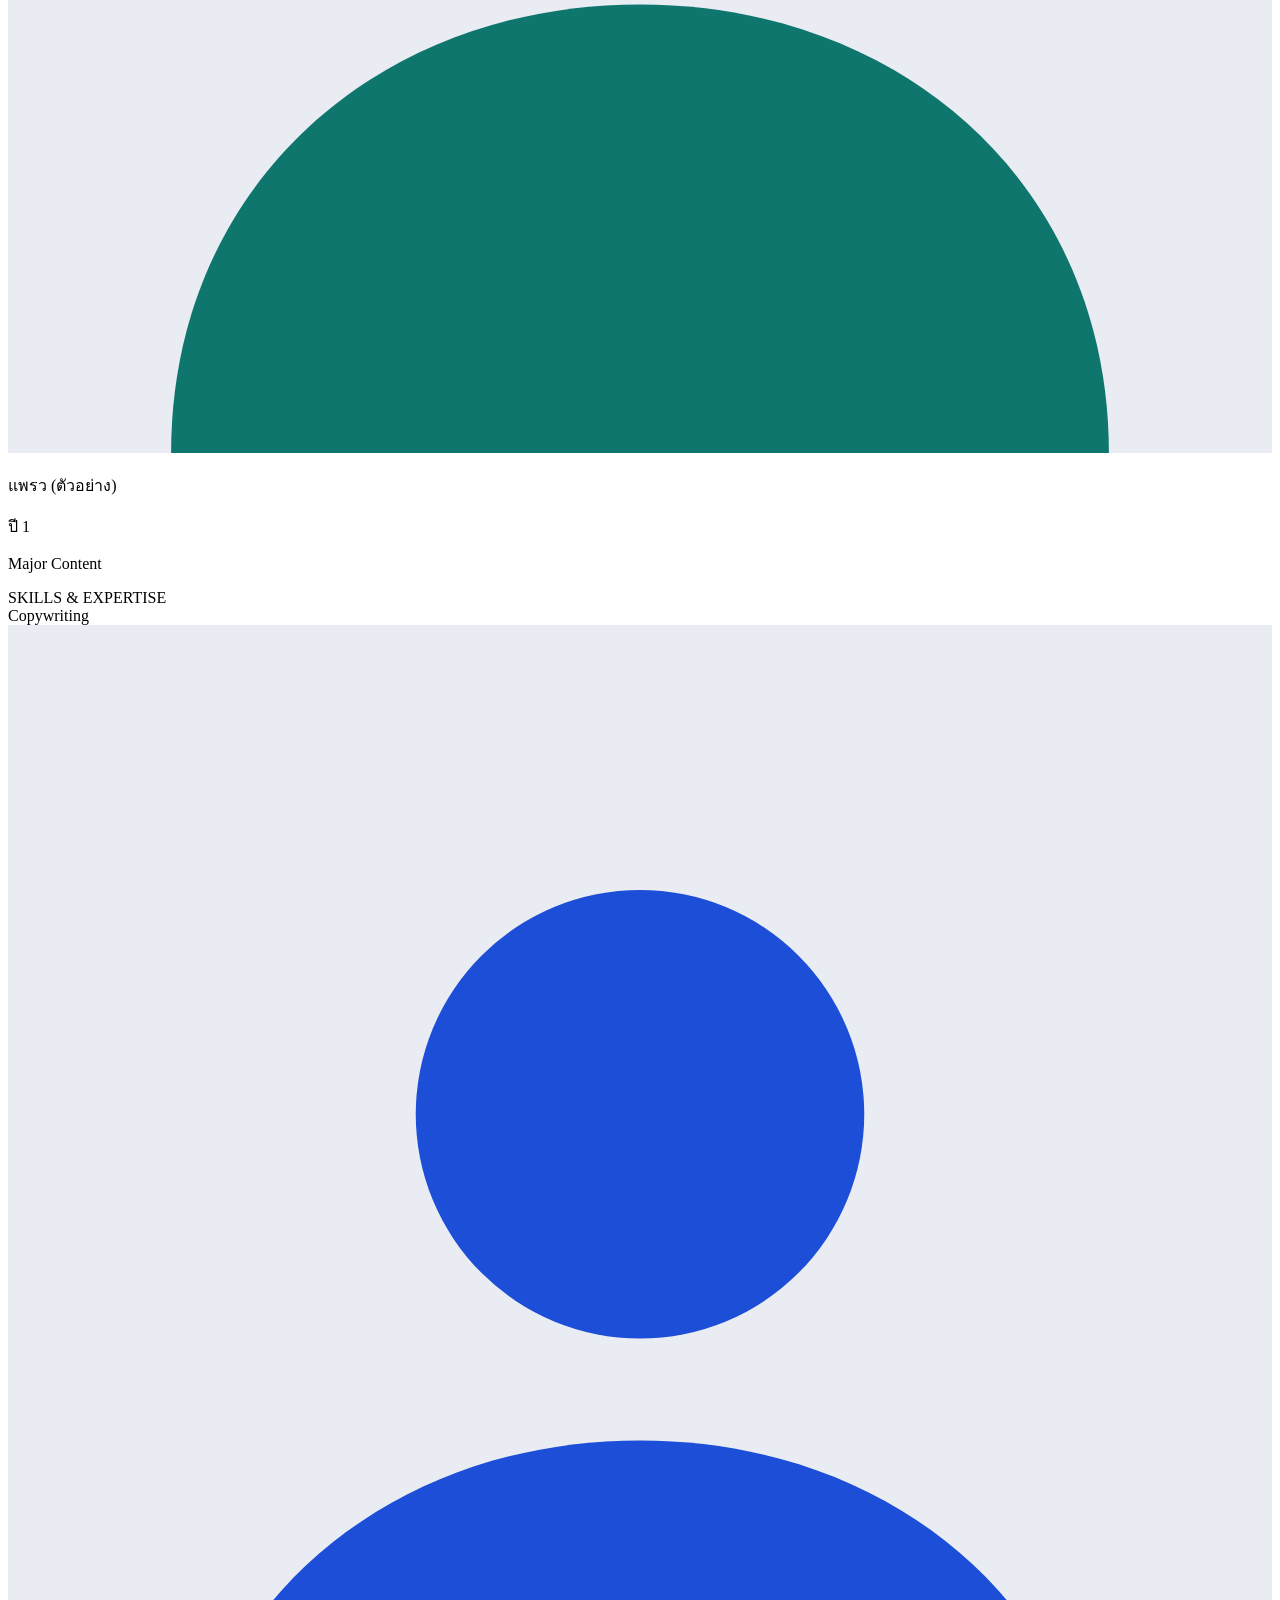
==== commit 23ff4088: "Update index.html" ====
--- a/index.html
+++ b/index.html
@@ -145,8 +145,8 @@
   </form>
 </dialog>
 
-<script src="js/data.js"></script>
-<script src="js/app.js"></script>
-<script src="js/auth.js"></script>
+<script src="data.js"></script>
+<script src="app.js"></script>
+<script src="auth.js"></script>
 </body>
 </html>
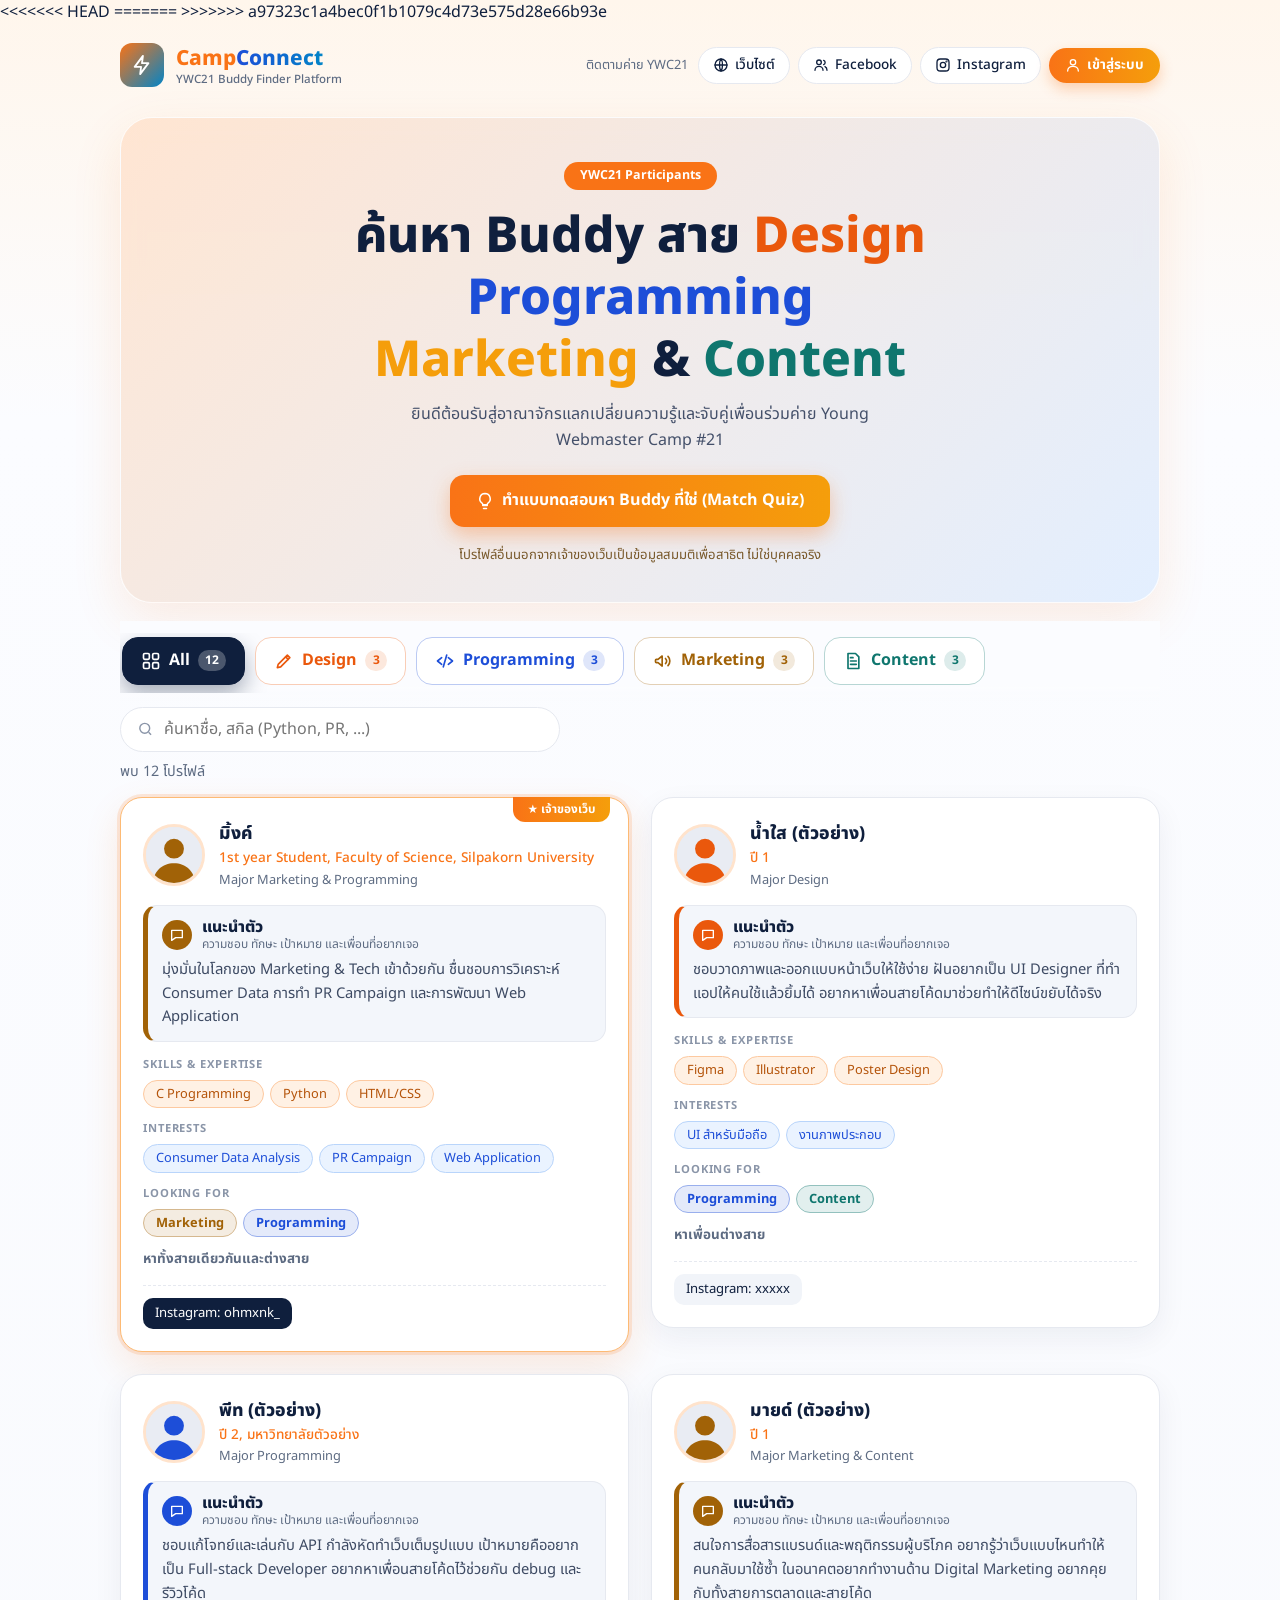
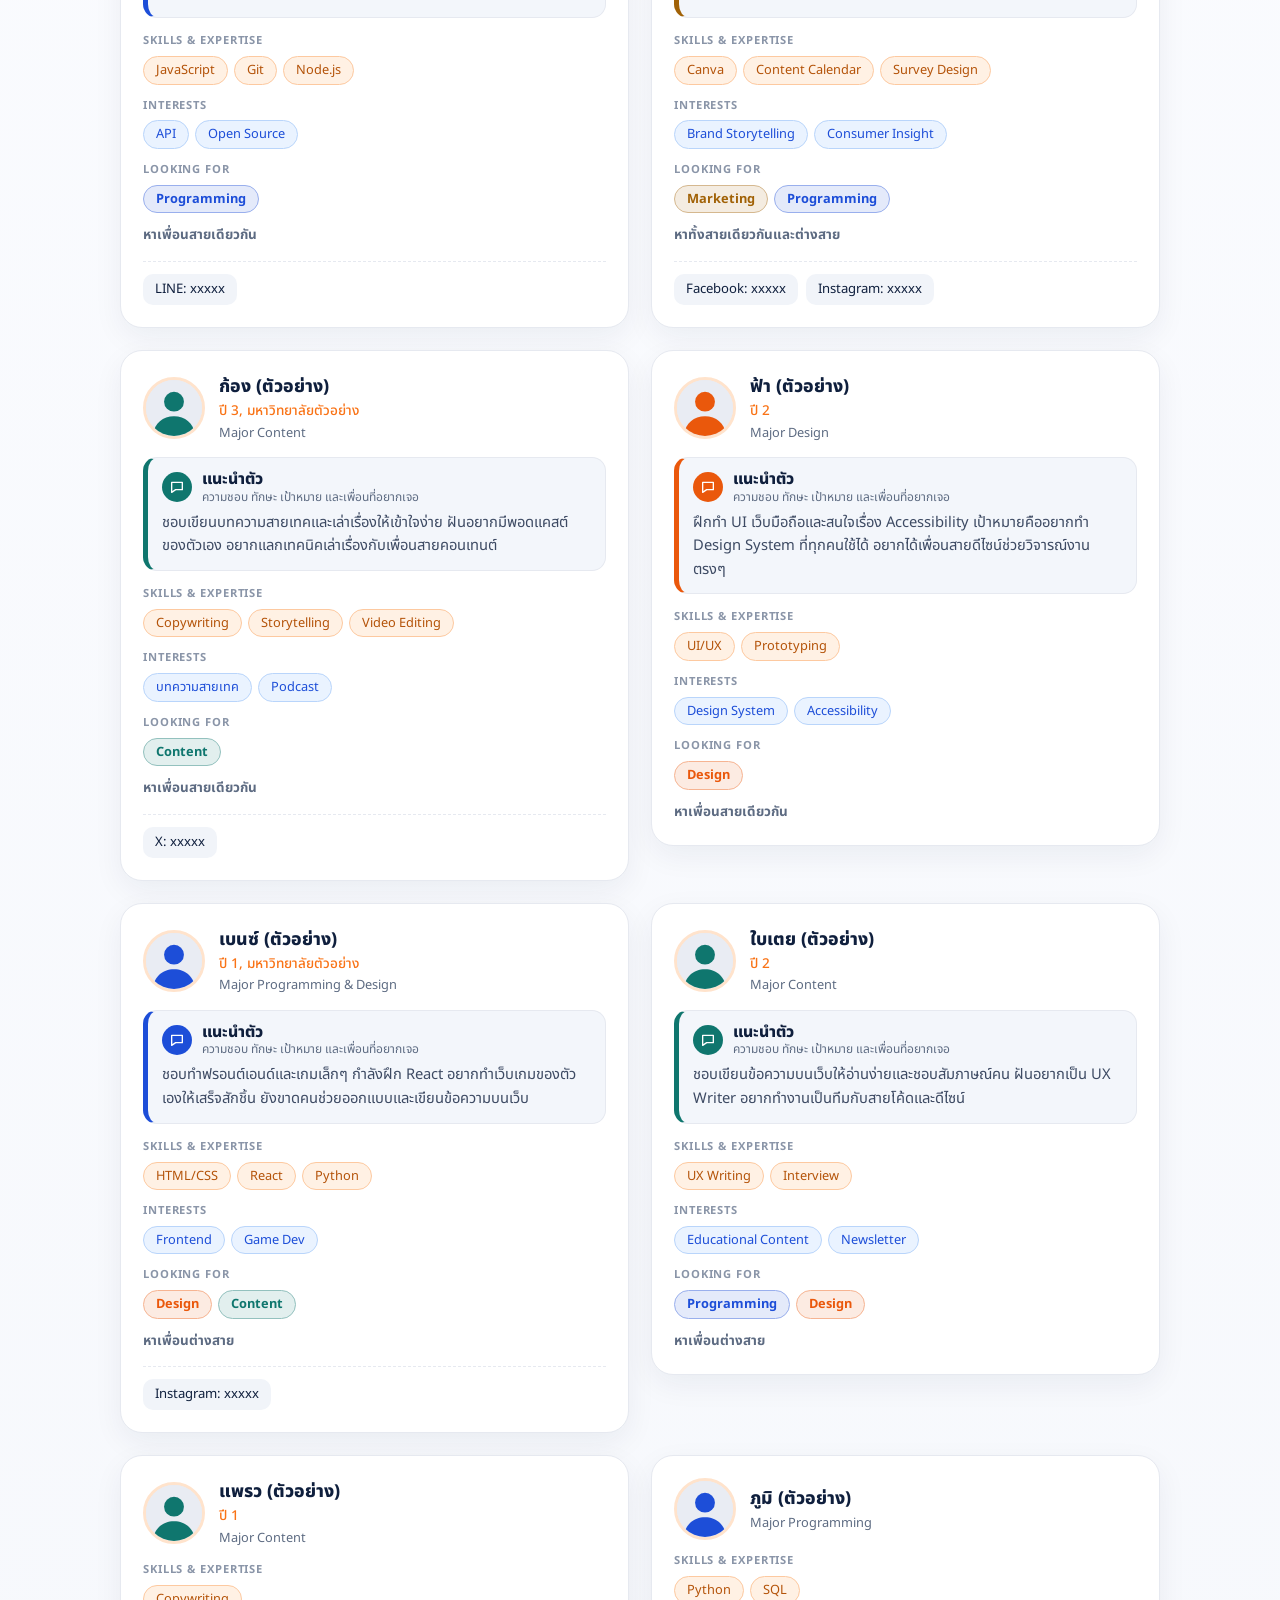
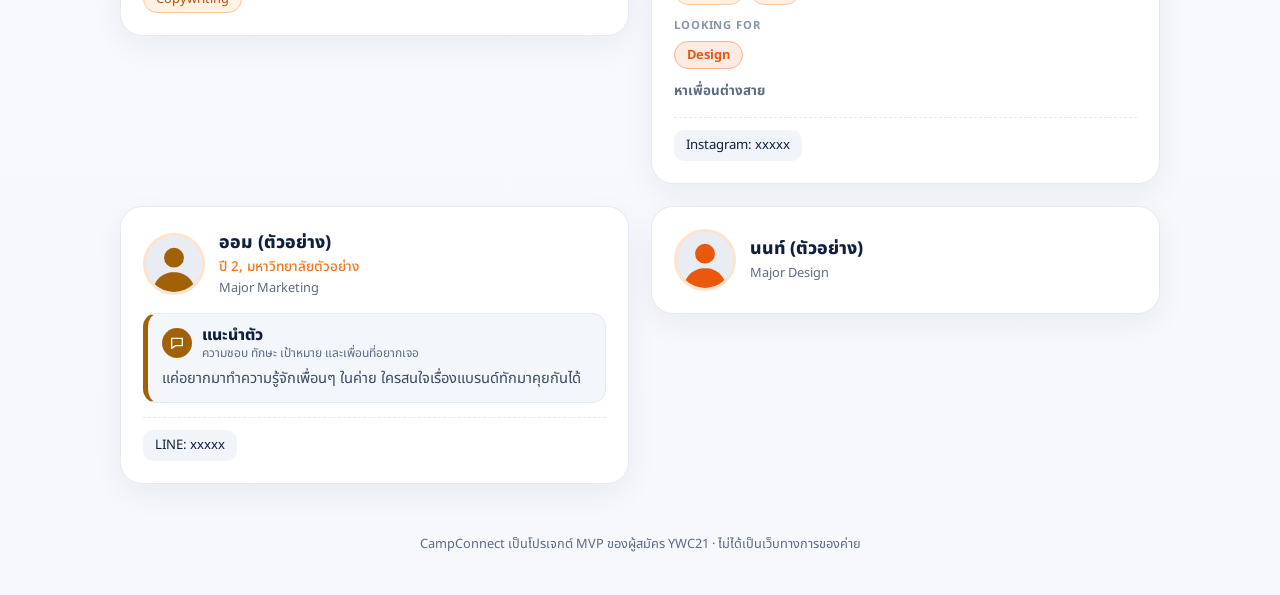
==== commit 886be758: "Fix stylesheet link path in index.html" ====
--- a/index.html
+++ b/index.html
@@ -11,7 +11,7 @@
 <link rel="preconnect" href="https://fonts.googleapis.com">
 <link rel="preconnect" href="https://fonts.gstatic.com" crossorigin>
 <link href="https://fonts.googleapis.com/css2?family=Noto+Sans+Thai:wght@400;500;700;800&display=swap" rel="stylesheet">
-<link rel="stylesheet" href="css/style.css">
+<link rel="stylesheet" href="style.css">
 </head>
 <body>
 
--- a/style.css
+++ b/style.css
@@ -0,0 +1,115 @@
+/* ============================================================
+CampConnect | style.css
+ฝั่งหน้าตา (CSS): สี ฟอนต์ เลย์เอาต์ การ์ด แท็บ ป๊อปอัป และ responsive มือถือ
+สีประจำเมเจอร์เป็นตัวแปร CSS อยู่ที่ :root ด้านล่าง
+============================================================ */
+
+:root{--navy:#0f1f3d;--muted:#5d6b82;--orange:#f97316;--amber:#f59e0b;--blue:#1d4ed8;--sky:#0284c7;--line:#e6e9f0;
+  --Design:#ea580c;--Programming:#1d4ed8;--Marketing:#a16207;--Content:#0f766e}
+*{box-sizing:border-box}
+body{margin:0;font-family:"Noto Sans Thai",system-ui,sans-serif;color:var(--navy);line-height:1.6;
+  background:linear-gradient(180deg,#fff6ec 0,#fbfcff 420px,#f6f8fc 100%);min-height:100vh}
+.wrap{max-width:1080px;margin:0 auto;padding:0 20px}
+.bar{display:flex;align-items:center;justify-content:space-between;gap:14px;padding:16px 20px;flex-wrap:wrap}
+.brand{display:flex;align-items:center;gap:12px}
+.logo{width:44px;height:44px;border-radius:12px;background:linear-gradient(135deg,var(--orange),var(--sky));display:grid;place-items:center}
+.brand b{font-size:1.3rem;font-weight:800;color:var(--orange)}
+.brand b span{background:linear-gradient(90deg,var(--blue),var(--sky));-webkit-background-clip:text;background-clip:text;color:transparent}
+.brand small{display:block;color:var(--muted);font-size:.72rem;font-weight:500;margin-top:-4px}
+.search{display:flex;align-items:center;gap:8px;background:#fff;border:1px solid var(--line);border-radius:999px;padding:8px 16px;width:min(340px,100%)}
+.search input{border:0;outline:0;font:inherit;width:100%;background:transparent}
+.camp{display:flex;align-items:center;gap:8px;flex-wrap:wrap}
+.camp-t{font-size:.8rem;color:var(--muted);margin-right:2px}
+.camp a{display:inline-flex;align-items:center;gap:6px;font-size:.85rem;font-weight:500;color:var(--navy);text-decoration:none;background:#fff;border:1px solid var(--line);border-radius:999px;padding:7px 14px;transition:background .15s,color .15s,border-color .15s}
+.camp a:hover{background:var(--navy);color:#fff;border-color:var(--navy)}
+.login-btn{display:inline-flex;align-items:center;gap:6px;border:0;cursor:pointer;font:inherit;font-size:.85rem;font-weight:700;color:#fff;background:linear-gradient(90deg,var(--orange),var(--amber));border-radius:999px;padding:7px 16px;box-shadow:0 6px 14px rgba(249,115,22,.3)}
+#auth{max-width:640px;max-height:90vh;overflow:auto}
+.x{position:absolute;top:10px;right:14px;border:0;background:transparent;font-size:1.6rem;cursor:pointer;color:var(--muted);line-height:1}
+.demo-note{margin:0 0 10px;font-size:.8rem;background:#fff7e6;border:1px dashed #f4b27a;border-radius:10px;padding:8px 12px;color:#7a5a2c}
+.msg{min-height:1.2em;margin:0 0 8px;font-size:.88rem;font-weight:700;color:var(--blue)}
+.sub{margin:-6px 0 14px;color:var(--muted);font-size:.9rem}
+.auth-form{display:grid;gap:12px}
+.auth-grid{grid-template-columns:repeat(2,1fr)}
+@media(max-width:560px){.auth-grid{grid-template-columns:1fr}}
+.auth-form label{display:flex;flex-direction:column;gap:4px;font-size:.88rem;font-weight:500}
+.auth-form input:not([type=checkbox]):not([type=radio]):not([type=file]),.auth-form select,.auth-form textarea{padding:9px 12px;border:1px solid var(--line);border-radius:10px;font:inherit;width:100%}
+.auth-form .full{grid-column:1/-1}
+.pw{position:relative;display:block}
+.pw input{padding-right:64px!important}
+.eye{position:absolute;right:6px;top:50%;transform:translateY(-50%);border:0;background:#eef1f8;border-radius:8px;padding:3px 10px;font:inherit;font-size:.78rem;cursor:pointer}
+.rowb{display:flex;justify-content:space-between;align-items:center;font-size:.86rem}
+.auth-form label.chk{flex-direction:row;align-items:center;gap:6px}
+.hint{font-size:.78rem;color:var(--muted);font-weight:400}
+.pickrow{display:flex;gap:8px;flex-wrap:wrap;margin-top:4px}
+.auth-form .pickrow label{flex-direction:row;align-items:center;gap:6px;border:1.5px solid var(--line);border-radius:999px;padding:5px 12px;cursor:pointer}
+.switch{margin:16px 0 0;text-align:center;font-size:.9rem}
+.switch a,.rowb a{color:var(--blue);font-weight:700}
+.wide{width:100%;justify-content:center;margin-top:4px}
+[hidden]{display:none!important}
+.steps{display:flex;align-items:center;gap:10px;margin:0 0 14px;font-size:.82rem;color:var(--muted)}
+.dot{display:inline-flex;align-items:center;gap:6px;font-weight:500;white-space:nowrap}
+.dot b{width:24px;height:24px;border-radius:50%;display:grid;place-items:center;background:#e9ecf3;color:var(--muted);font-size:.8rem}
+.dot.on{color:var(--navy);font-weight:700}
+.dot.on b{background:var(--orange);color:#fff}
+.dot.done b{background:var(--navy);color:#fff}
+.barl{flex:1;height:3px;border-radius:3px;background:#e9ecf3}
+.btnrow{display:flex;gap:10px}
+.btnrow .cta{margin-top:0}
+.btnrow .cta:last-child{flex:1;justify-content:center}
+.finder{margin:2px 0 4px;width:min(440px,100%)}
+@media(max-width:640px){.camp-t{display:none}}
+.glass{margin-top:12px;padding:44px 24px 36px;text-align:center;border-radius:32px;border:1px solid rgba(255,255,255,.8);
+  background:linear-gradient(135deg,rgba(255,226,204,.85),rgba(222,236,255,.85));backdrop-filter:blur(10px);box-shadow:0 18px 50px rgba(249,115,22,.12)}
+.pill-badge{display:inline-block;background:var(--orange);color:#fff;font-size:.78rem;font-weight:700;border-radius:999px;padding:4px 16px}
+h1{margin:16px auto 10px;font-size:clamp(1.9rem,5vw,3.1rem);line-height:1.25;font-weight:800;max-width:20ch}
+.c-d{color:var(--Design)}.c-p{color:var(--Programming)}.c-m{color:var(--amber)}.c-c{color:var(--Content)}
+.glass p{margin:0 auto;color:#44506a;max-width:60ch}
+.cta{margin-top:22px;border:0;cursor:pointer;font:inherit;font-weight:700;color:#fff;border-radius:14px;padding:13px 26px;
+  background:linear-gradient(90deg,var(--orange),var(--amber));box-shadow:0 8px 20px rgba(249,115,22,.35);display:inline-flex;gap:8px;align-items:center}
+.notice{margin-top:18px;font-size:.82rem;color:#7a5a2c}
+.tabbar{position:sticky;top:0;z-index:5;margin-top:18px;padding:12px 0;background:linear-gradient(#fbfcff 75%,rgba(251,252,255,0))}
+.tabs{display:flex;gap:10px;overflow-x:auto;padding:4px 2px 8px;scrollbar-width:none}
+.tabs::-webkit-scrollbar{display:none}
+.tab{flex:none;display:flex;align-items:center;gap:8px;padding:10px 18px;border-radius:16px;font:inherit;font-weight:700;cursor:pointer;
+  color:var(--tc);background:#fff;border:1.5px solid color-mix(in srgb,var(--tc) 30%,white);transition:transform .15s,box-shadow .15s}
+.tab:hover{transform:translateY(-2px);box-shadow:0 8px 18px color-mix(in srgb,var(--tc) 22%,transparent)}
+.tab .n{font-size:.75rem;min-width:22px;text-align:center;border-radius:999px;padding:1px 7px;background:color-mix(in srgb,var(--tc) 14%,white)}
+.tab[aria-pressed="true"]{color:#fff;background:var(--tc);border-color:var(--tc);box-shadow:0 10px 22px color-mix(in srgb,var(--tc) 35%,transparent)}
+.tab[aria-pressed="true"] .n{background:rgba(255,255,255,.25)}
+#count{color:var(--muted);font-size:.9rem;margin:8px 0 14px}
+.grid{align-items:start;display:grid;grid-template-columns:repeat(2,1fr);gap:22px;padding-bottom:40px}
+@media(max-width:760px){.grid{grid-template-columns:1fr}}
+.card{position:relative;background:#fff;border:1px solid var(--line);border-radius:22px;padding:22px;box-shadow:0 10px 30px rgba(15,31,61,.06)}
+.card.me{border-color:#fdba74;box-shadow:0 0 0 3px rgba(249,115,22,.15),0 14px 36px rgba(249,115,22,.14)}
+.spot{position:absolute;top:-1px;right:18px;background:linear-gradient(90deg,var(--orange),var(--amber));color:#fff;font-size:.74rem;font-weight:700;padding:3px 14px;border-radius:0 0 12px 12px}
+.head{display:flex;gap:14px;align-items:center}
+.avatar{width:62px;height:62px;border-radius:50%;object-fit:cover;border:3px solid #ffe3cc;background:#e9ecf3;flex:none}
+.name{margin:0;font-weight:800;font-size:1.1rem}
+.role{margin:0;color:var(--orange);font-size:.85rem;font-weight:500}
+.major{margin:0;color:var(--muted);font-size:.8rem}
+.intro{margin:14px 0;background:#f3f6fb;border:1px solid var(--line);border-left:5px solid var(--tc);border-radius:14px;padding:12px 14px}
+.intro-h{display:flex;align-items:center;gap:10px;margin-bottom:6px}
+.intro-ic{width:30px;height:30px;border-radius:50%;background:var(--tc);display:grid;place-items:center;flex:none}
+.intro-t{font-weight:800;font-size:.98rem;line-height:1.25}
+.intro-t small{display:block;font-weight:400;color:var(--muted);font-size:.75rem}
+.intro p{margin:0;color:#3d4a63;font-size:.92rem}
+.lbl{margin:12px 0 6px;font-size:.7rem;font-weight:700;letter-spacing:.08em;color:#8a95a8}
+.tags{display:flex;gap:6px;flex-wrap:wrap}
+.tag{font-size:.8rem;border-radius:999px;padding:3px 12px;background:#fff1e4;border:1px solid #fdc9a0;color:#b45309}
+.tag.m{background:color-mix(in srgb,var(--tc) 12%,white);border-color:color-mix(in srgb,var(--tc) 45%,white);color:var(--tc);font-weight:700}
+.tag.i{background:#eaf3ff;border-color:#b9d5fb;color:var(--blue)}
+.look{margin-top:12px;font-size:.84rem;color:var(--muted)}
+.contacts{display:flex;gap:8px;flex-wrap:wrap;margin-top:14px;padding-top:12px;border-top:1px dashed var(--line)}
+.ct{font-size:.82rem;border-radius:10px;padding:5px 12px;background:#f1f4f9;color:var(--navy);text-decoration:none}
+a.ct{background:var(--navy);color:#fff}
+.empty{grid-column:1/-1;text-align:center;color:var(--muted);padding:40px 0}
+dialog{border:0;border-radius:22px;padding:24px;max-width:440px;width:92vw;box-shadow:0 24px 60px rgba(15,31,61,.3)}
+dialog::backdrop{background:rgba(15,31,61,.45)}
+dialog h2{margin-top:0}
+fieldset{border:0;padding:0;margin:0 0 14px}
+legend{font-weight:700;margin-bottom:6px}
+fieldset label{display:block;padding:4px 0;cursor:pointer}
+.row{display:flex;gap:10px;justify-content:flex-end}
+.ghost{background:#eef1f8;color:var(--navy);box-shadow:none;margin:0}
+footer{text-align:center;color:var(--muted);font-size:.8rem;padding:10px 0 40px}
+:focus-visible{outline:3px solid var(--sky);outline-offset:2px}
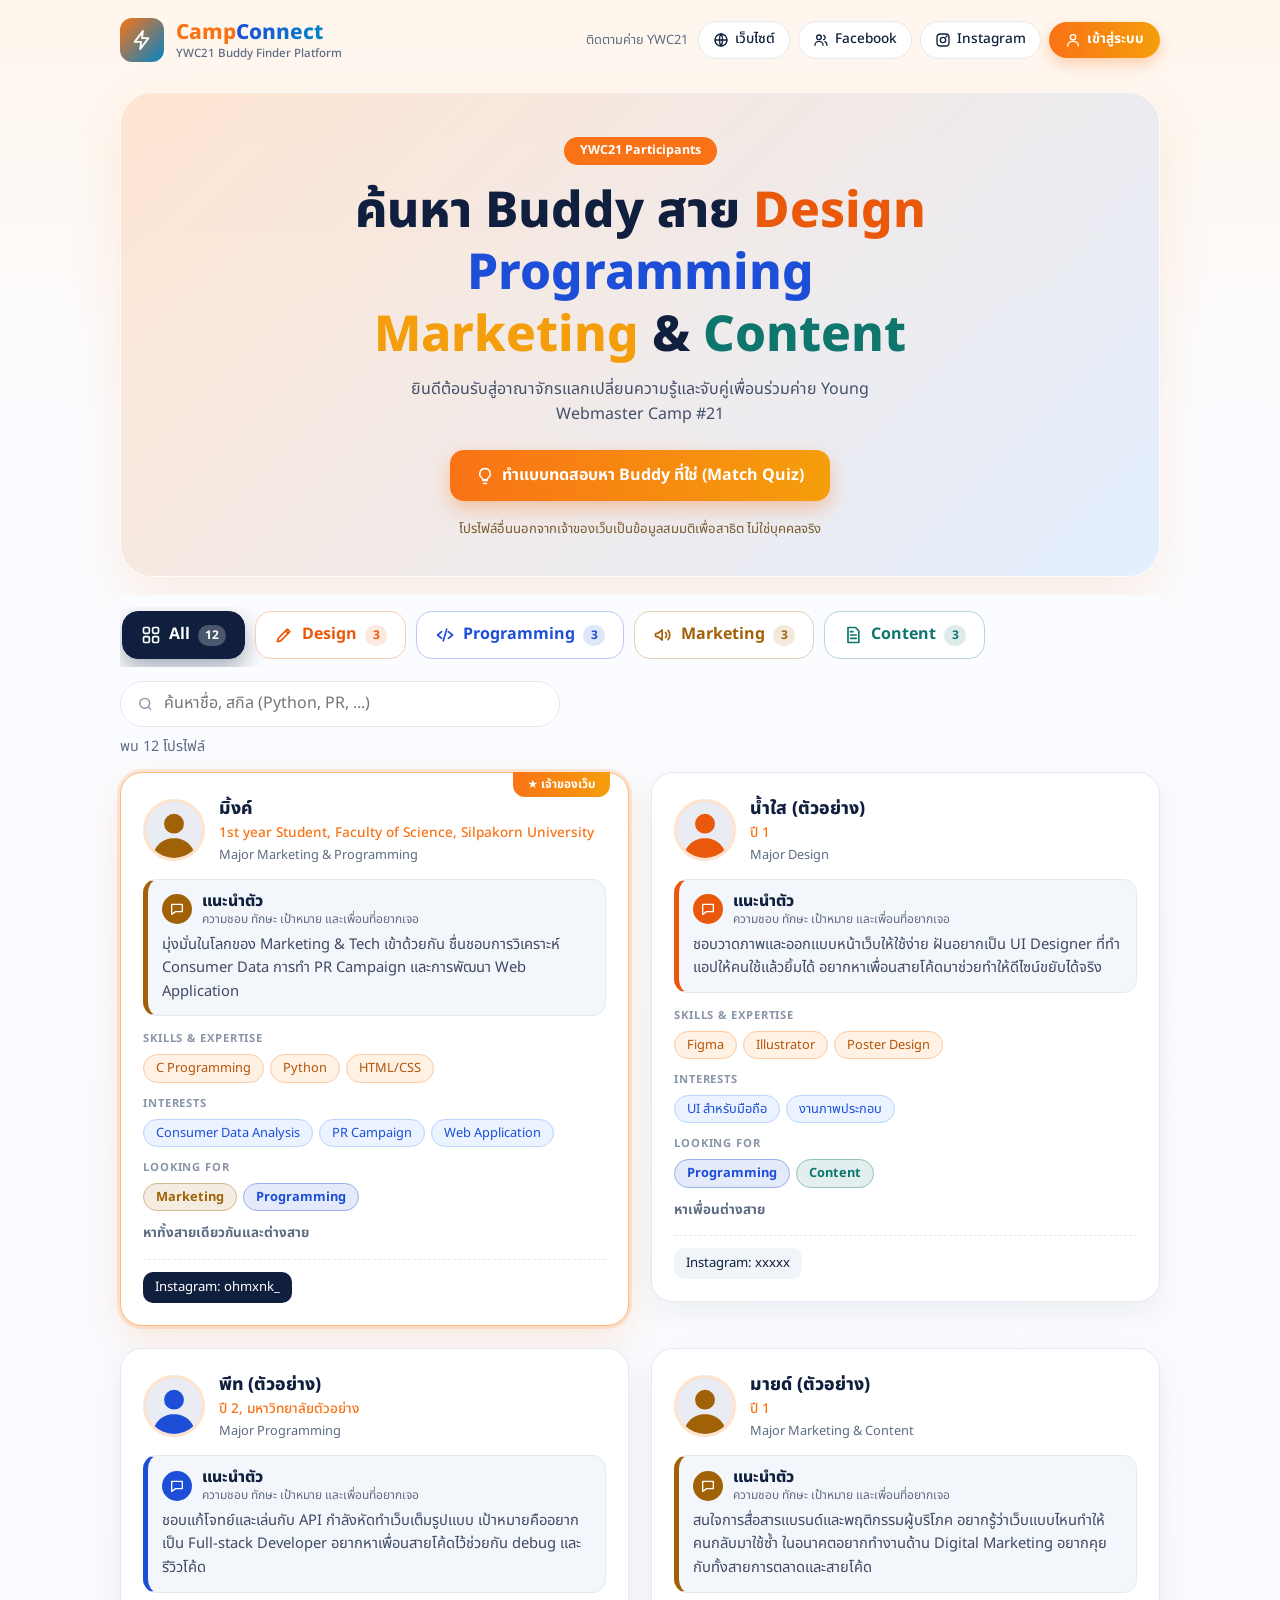
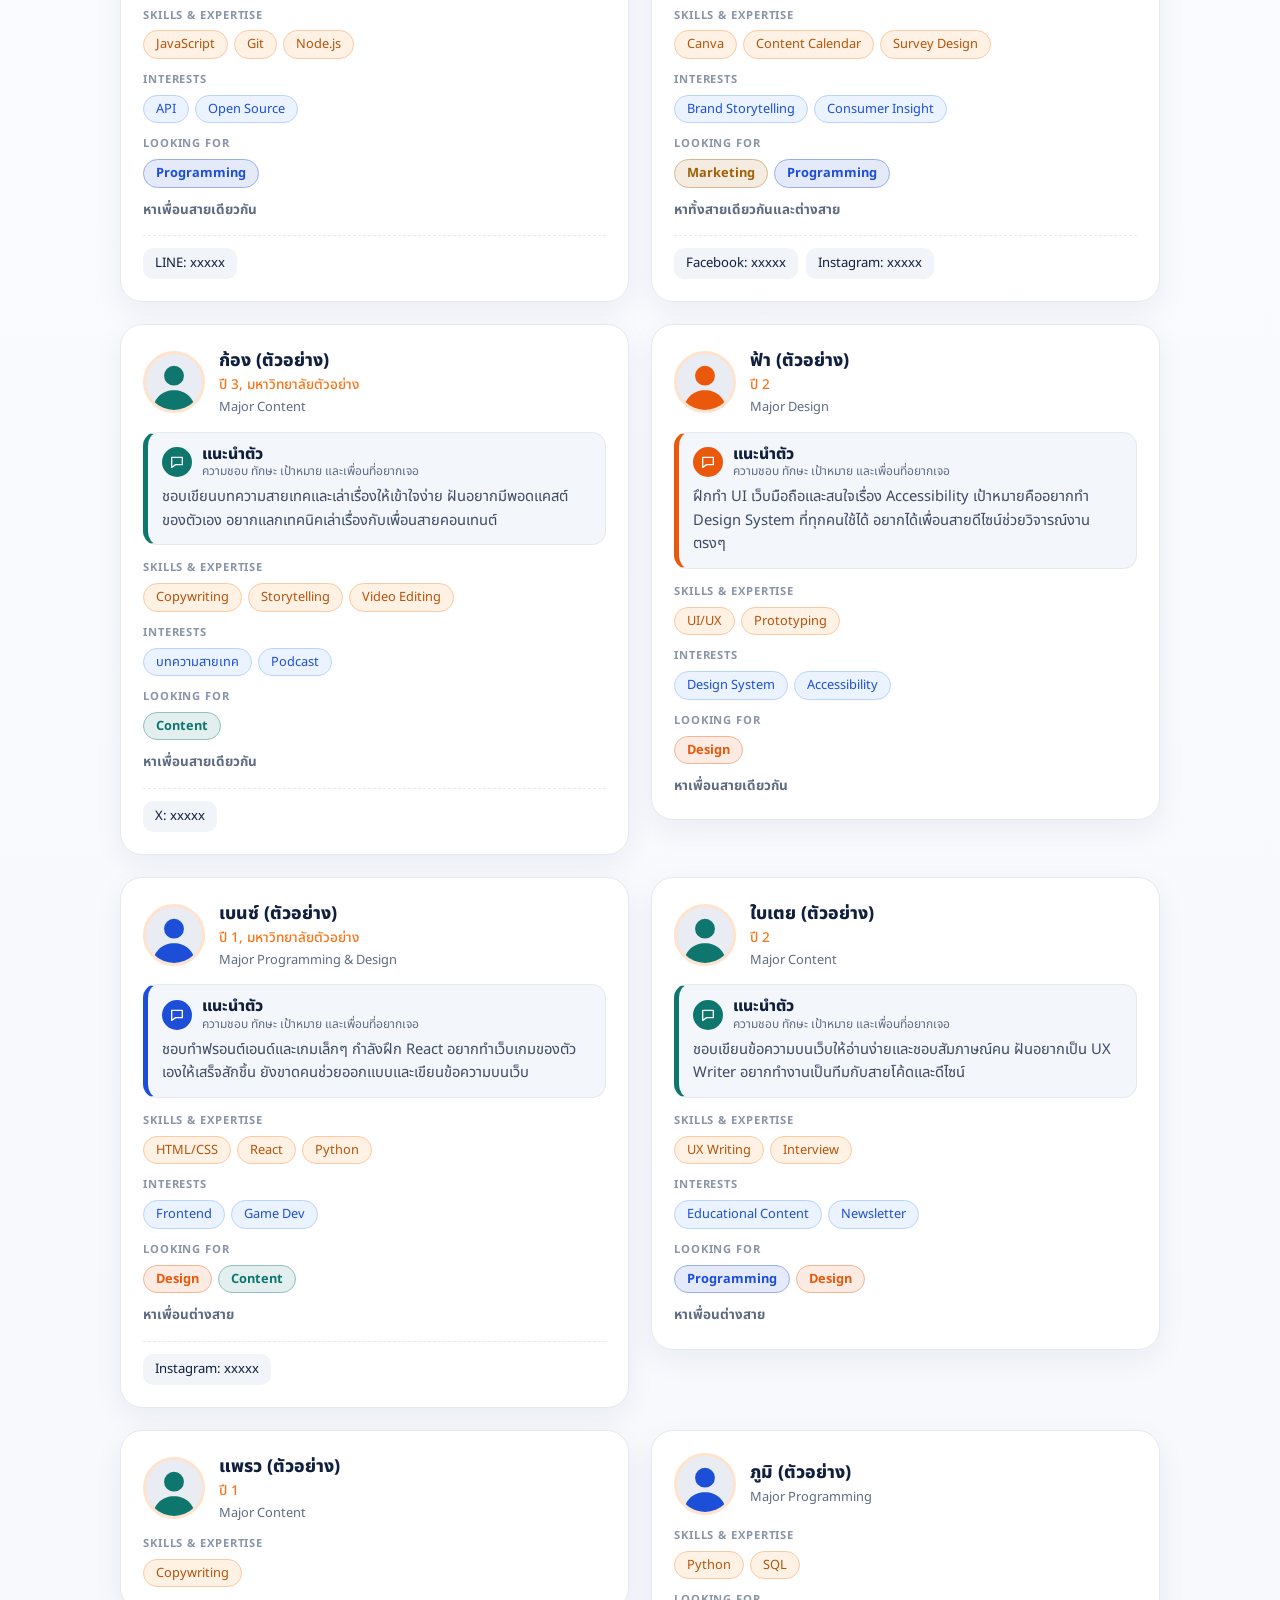
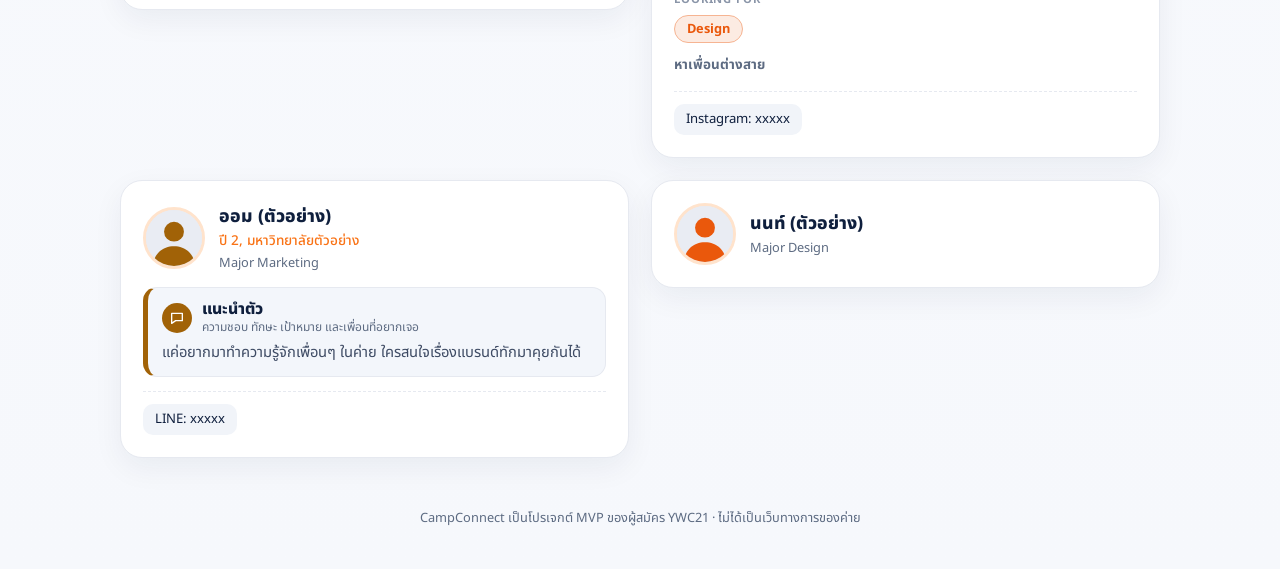
==== commit 55bf1752: "Fix merge conflict in index.html Remove merge conflict markers from index.html" ====
--- a/index.html
+++ b/index.html
@@ -1,8 +1,5 @@
 <!DOCTYPE html>
-<<<<<<< HEAD
 <!-- CampConnect | index.html: ฝั่งโครงสร้างหน้าเว็บ (HTML) เท่านั้น สไตล์อยู่ใน css/ และตรรกะอยู่ใน js/ -->
-=======
->>>>>>> a97323c1a4bec0f1b1079c4d73e575d28e66b93e
 <html lang="th">
 <head>
 <meta charset="UTF-8">
